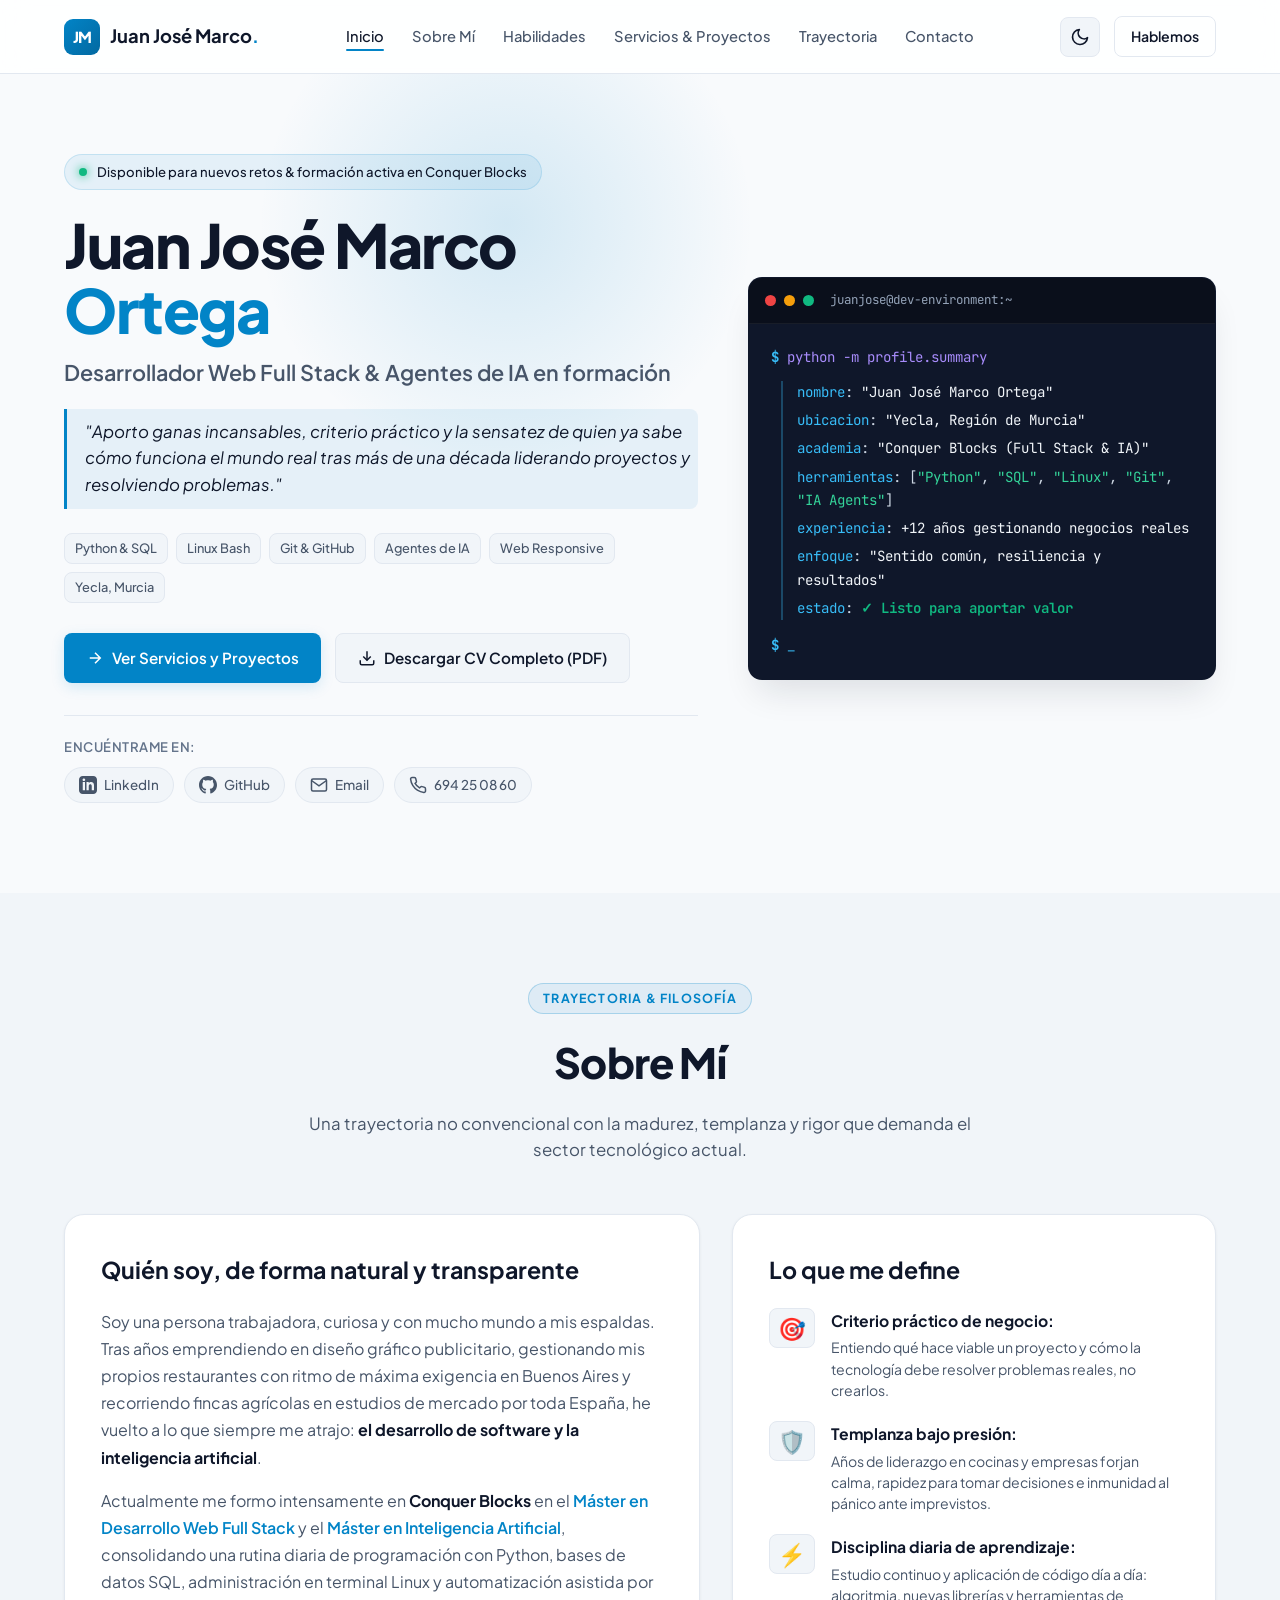
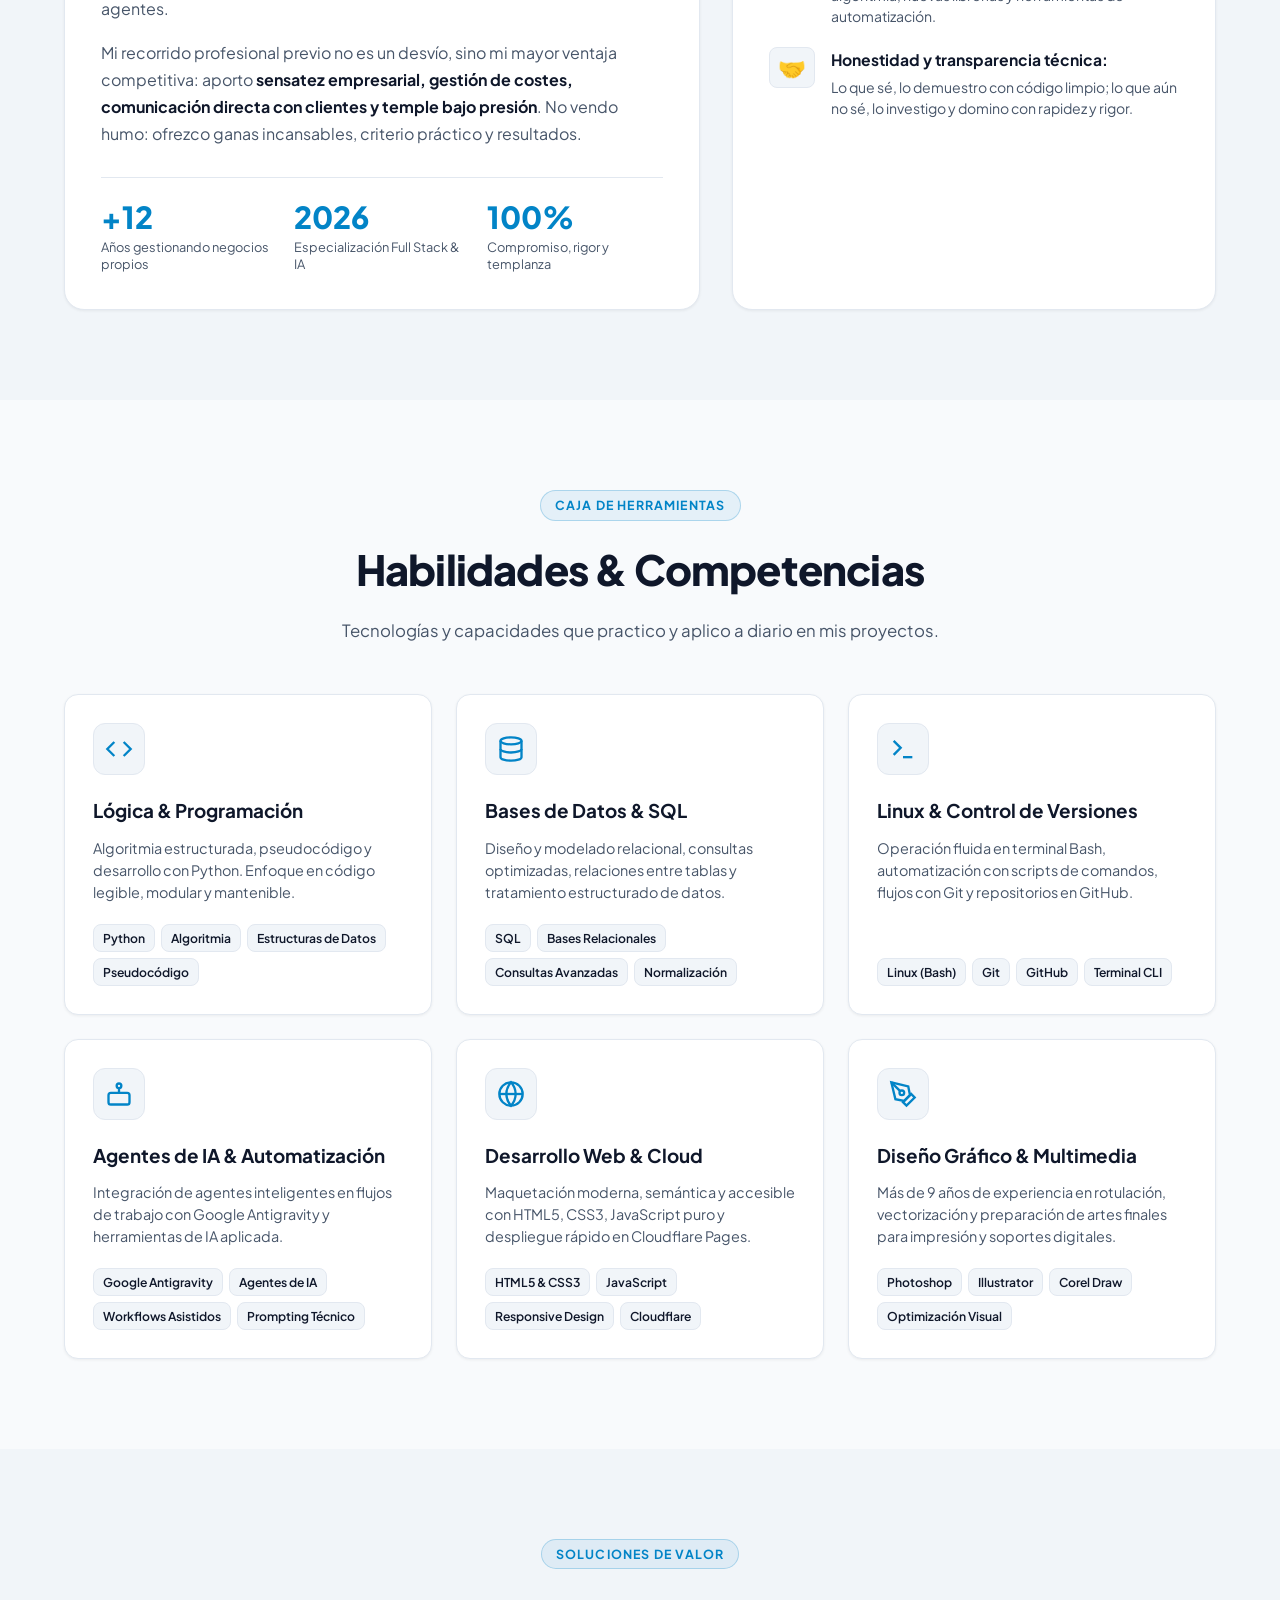
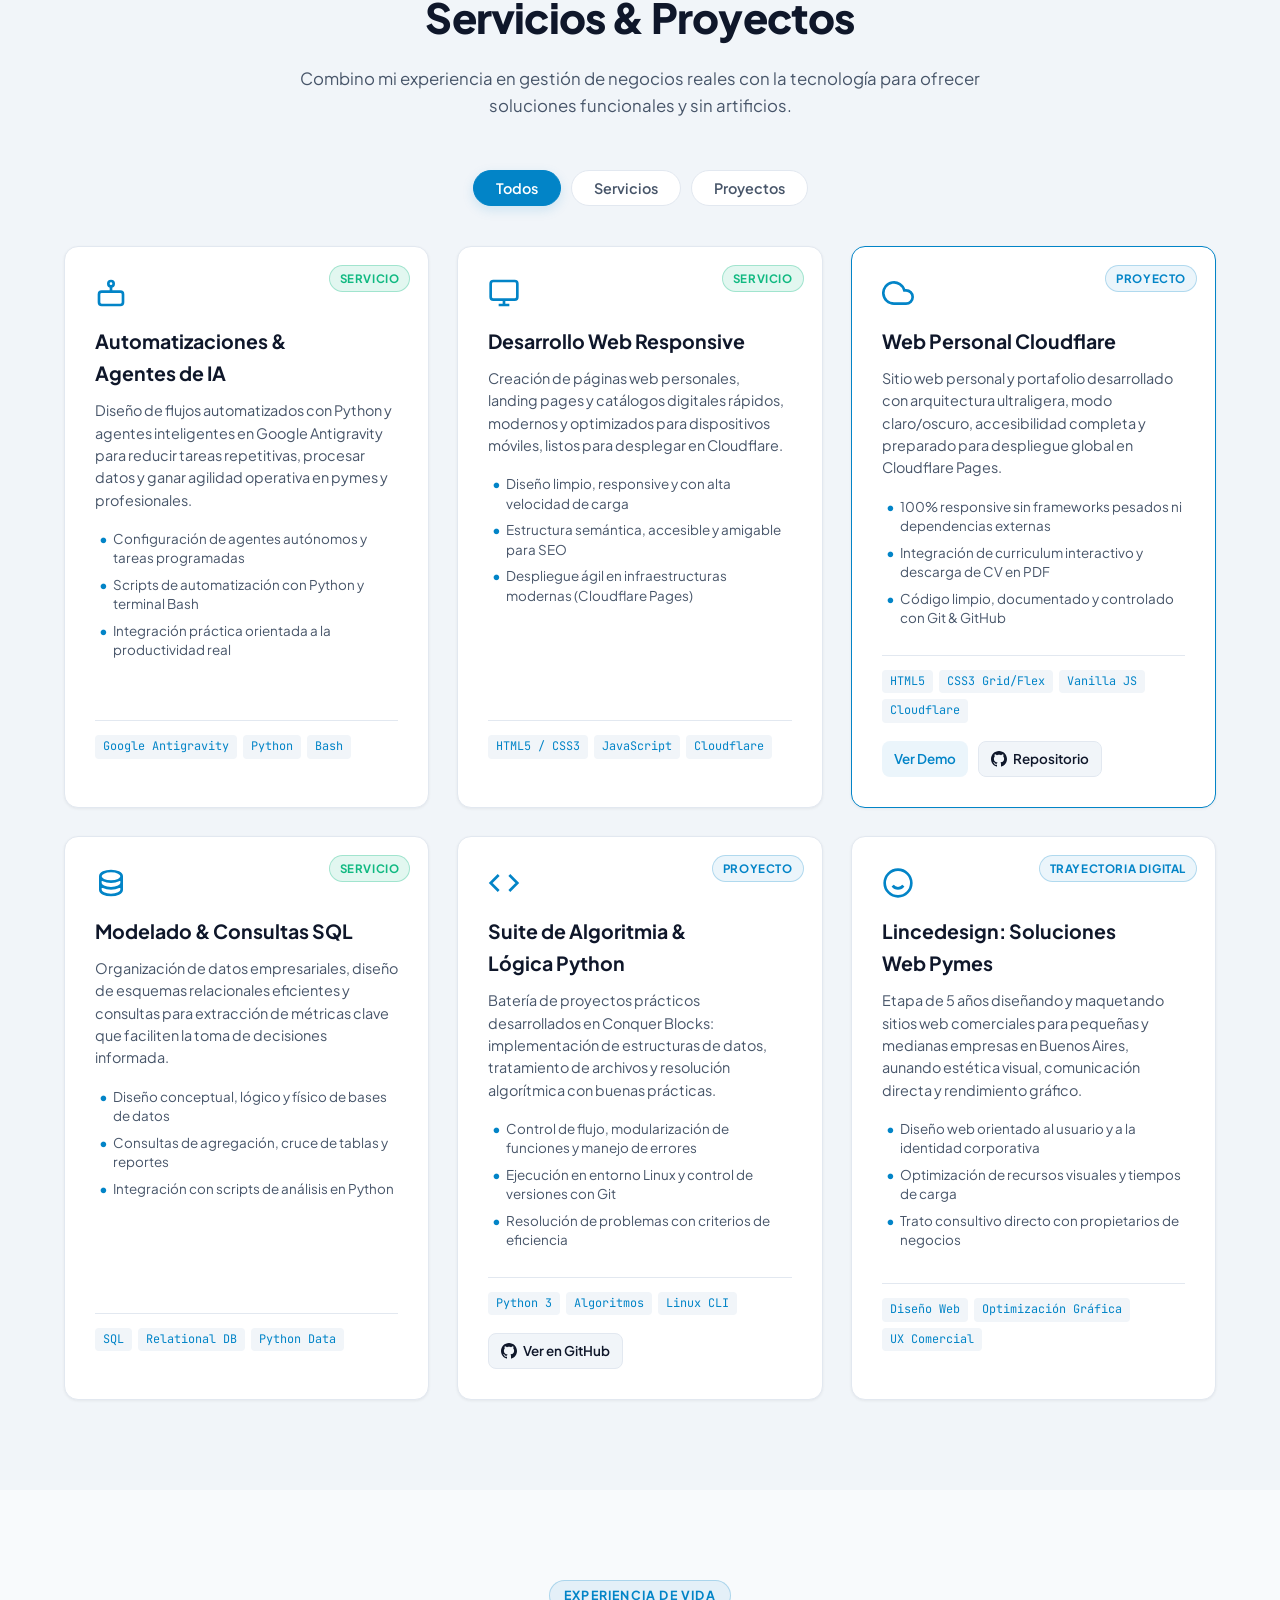
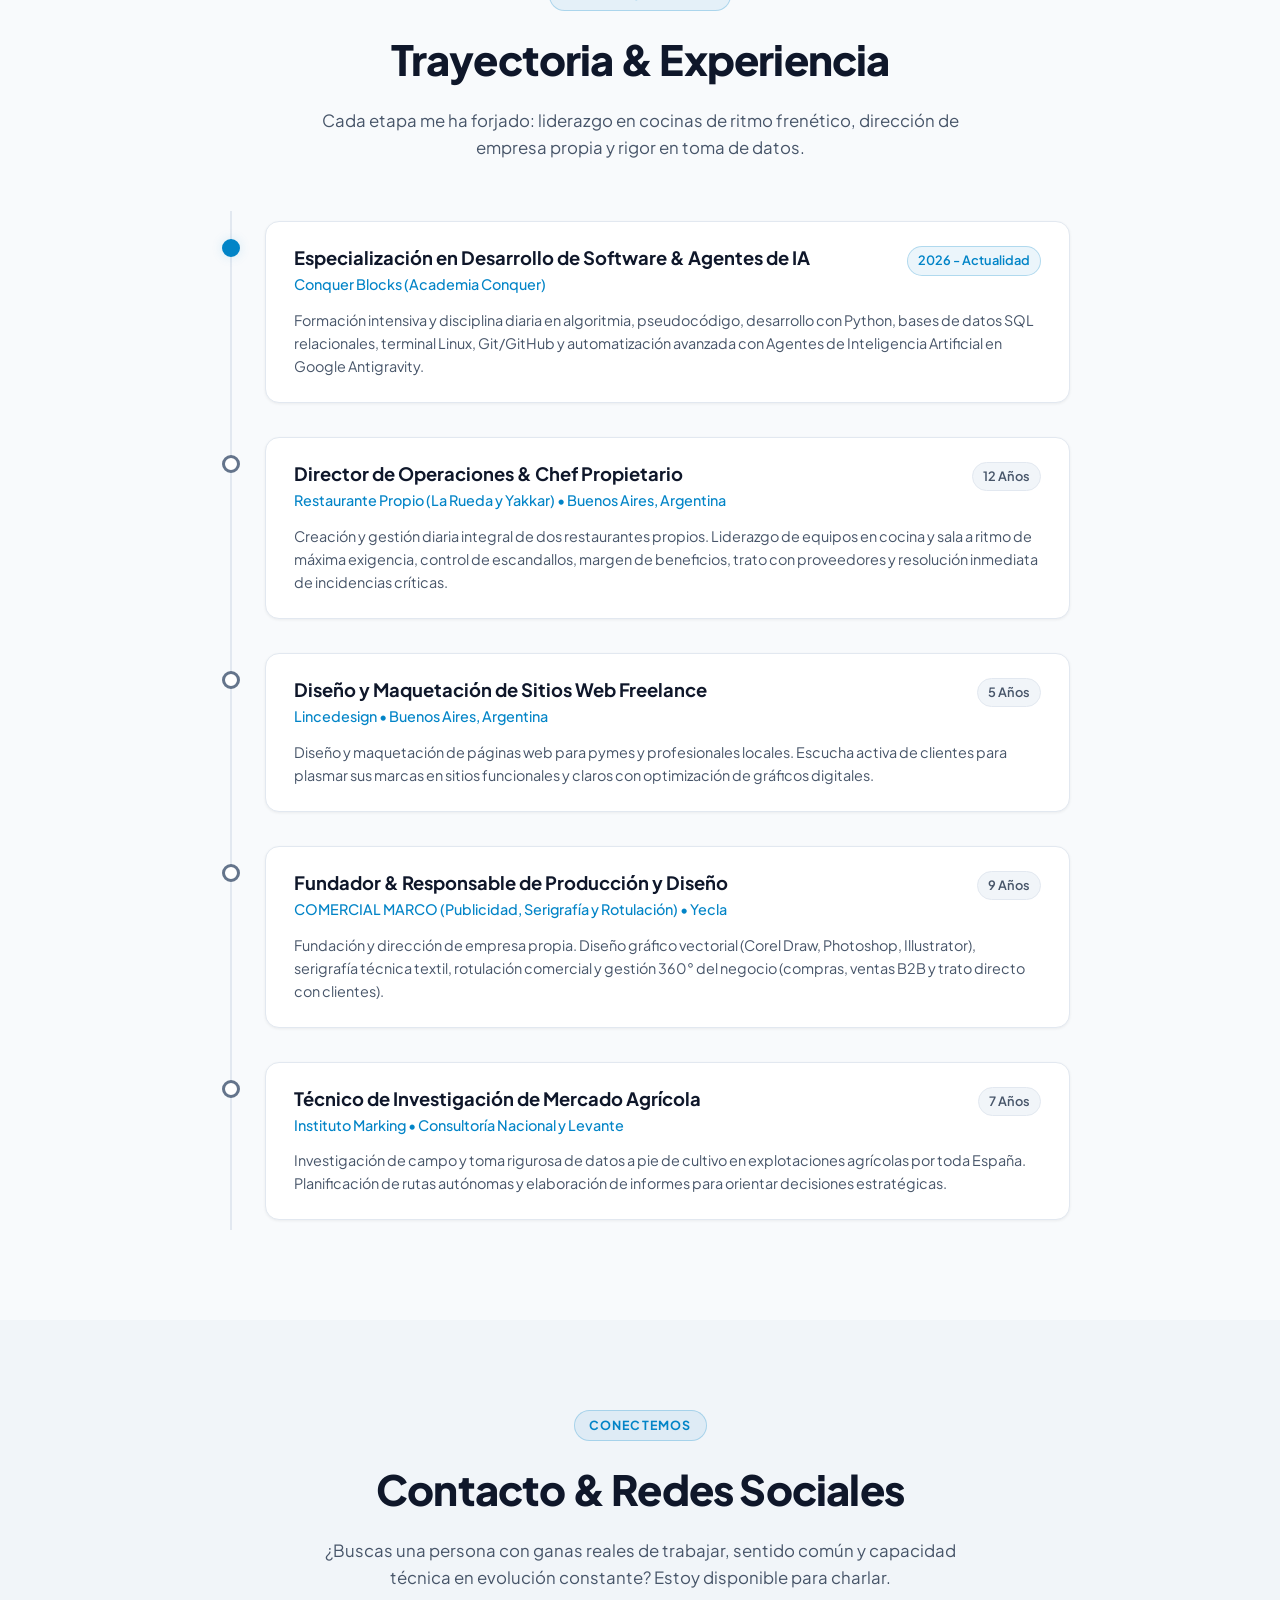
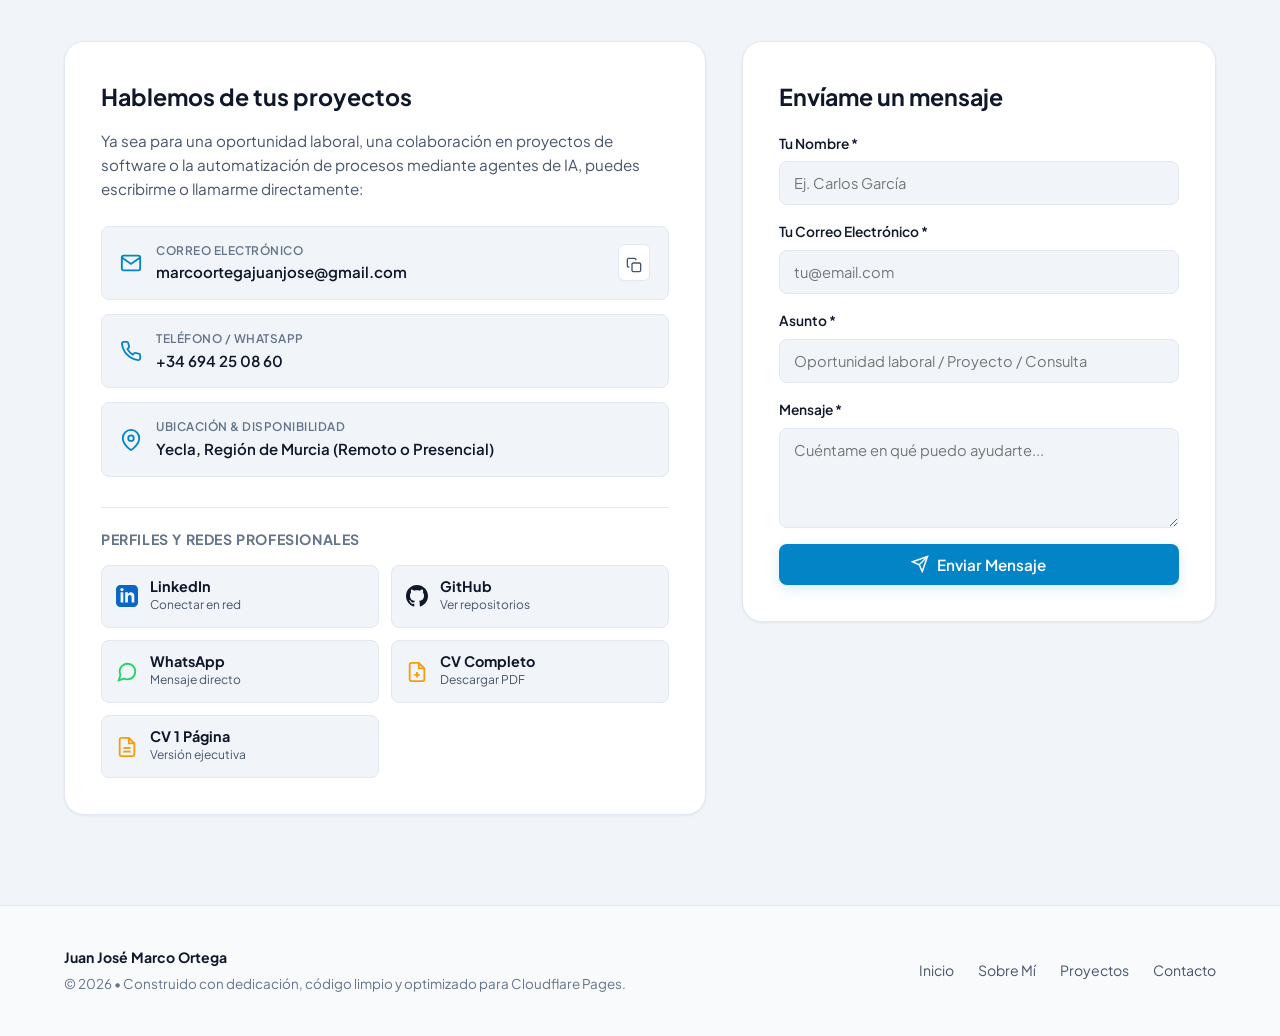
==== index.html @ 801eddd7 "feat: web personal moderna y responsiva con datos de CV, servicios, proyectos y configuracion cloudf" ====
<!DOCTYPE html>
<html lang="es" data-theme="dark">
<head>
  <meta charset="UTF-8">
  <meta name="viewport" content="width=device-width, initial-scale=1.0">
  <meta name="description" content="Web personal y portafolio de Juan José Marco Ortega - Desarrollador Web Full Stack & Especialista en Agentes de IA en formación. Yecla, Murcia.">
  <meta name="author" content="Juan José Marco Ortega">
  <meta property="og:title" content="Juan José Marco Ortega | Web Personal & Portafolio">
  <meta property="og:description" content="Desarrollo de Software, Python, SQL, Linux y Agentes de IA en Conquer Blocks. Más de una década de experiencia gestionando proyectos reales.">
  <meta property="og:type" content="website">
  <title>Juan José Marco Ortega | Desarrollador Web & Agentes IA</title>
  
  <link rel="icon" type="image/svg+xml" href="favicon.svg">
  <link rel="preconnect" href="https://fonts.googleapis.com">
  <link rel="preconnect" href="https://fonts.gstatic.com" crossorigin>
  <link href="https://fonts.googleapis.com/css2?family=Plus+Jakarta+Sans:wght@300;400;500;600;700;800&family=JetBrains+Mono:wght@400;500;600&display=swap" rel="stylesheet">
  
  <link rel="stylesheet" href="style.css">
</head>
<body>
  <!-- HEADER / NAVEGACIÓN -->
  <header class="site-header" id="header">
    <div class="container header-container">
      <a href="#hero" class="brand-logo" aria-label="Inicio - Juan José Marco">
        <span class="logo-badge">JM</span>
        <span class="logo-text">Juan José Marco<span class="text-accent">.</span></span>
      </a>

      <nav class="nav-menu" id="navMenu" aria-label="Navegación principal">
        <ul class="nav-list">
          <li><a href="#hero" class="nav-link active">Inicio</a></li>
          <li><a href="#sobre-mi" class="nav-link">Sobre Mí</a></li>
          <li><a href="#habilidades" class="nav-link">Habilidades</a></li>
          <li><a href="#servicios-proyectos" class="nav-link">Servicios & Proyectos</a></li>
          <li><a href="#trayectoria" class="nav-link">Trayectoria</a></li>
          <li><a href="#contacto" class="nav-link">Contacto</a></li>
        </ul>
      </nav>

      <div class="header-actions">
        <!-- Toggle Tema Claro/Oscuro -->
        <button id="themeToggle" class="theme-toggle" aria-label="Cambiar tema de color" title="Alternar modo claro / oscuro">
          <svg class="sun-icon" viewBox="0 0 24 24" width="20" height="20" fill="none" stroke="currentColor" stroke-width="2" stroke-linecap="round" stroke-linejoin="round">
            <circle cx="12" cy="12" r="5"></circle>
            <line x1="12" y1="1" x2="12" y2="3"></line>
            <line x1="12" y1="21" x2="12" y2="23"></line>
            <line x1="4.22" y1="4.22" x2="5.64" y2="5.64"></line>
            <line x1="18.36" y1="18.36" x2="19.78" y2="19.78"></line>
            <line x1="1" y1="12" x2="3" y2="12"></line>
            <line x1="21" y1="12" x2="23" y2="12"></line>
            <line x1="4.22" y1="19.78" x2="5.64" y2="18.36"></line>
            <line x1="18.36" y1="5.64" x2="19.78" y2="4.22"></line>
          </svg>
          <svg class="moon-icon" viewBox="0 0 24 24" width="20" height="20" fill="none" stroke="currentColor" stroke-width="2" stroke-linecap="round" stroke-linejoin="round">
            <path d="M21 12.79A9 9 0 1 1 11.21 3 7 7 0 0 0 21 12.79z"></path>
          </svg>
        </button>

        <!-- Botón Contactar Header -->
        <a href="#contacto" class="btn btn-outline header-cta">Hablemos</a>

        <!-- Botón Hamburguesa Móvil -->
        <button id="mobileMenuBtn" class="hamburger-btn" aria-label="Abrir menú" aria-expanded="false" aria-controls="navMenu">
          <span class="hamburger-bar"></span>
          <span class="hamburger-bar"></span>
          <span class="hamburger-bar"></span>
        </button>
      </div>
    </div>
  </header>

  <main>
    <!-- SECCIÓN PRINCIPAL / HERO -->
    <section class="hero-section" id="hero">
      <div class="container hero-container">
        <div class="hero-content">
          <div class="status-pill">
            <span class="status-dot"></span>
            <span>Disponible para nuevos retos & formación activa en Conquer Blocks</span>
          </div>

          <h1 class="hero-name">
            Juan José Marco <span class="hero-surname">Ortega</span>
          </h1>

          <p class="hero-role">
            Desarrollador Web Full Stack & Agentes de IA en formación
          </p>

          <blockquote class="hero-tagline">
            "Aporto ganas incansables, criterio práctico y la sensatez de quien ya sabe cómo funciona el mundo real tras más de una década liderando proyectos y resolviendo problemas."
          </blockquote>

          <div class="hero-tags">
            <span class="tag">Python & SQL</span>
            <span class="tag">Linux Bash</span>
            <span class="tag">Git & GitHub</span>
            <span class="tag">Agentes de IA</span>
            <span class="tag">Web Responsive</span>
            <span class="tag">Yecla, Murcia</span>
          </div>

          <div class="hero-actions">
            <a href="#servicios-proyectos" class="btn btn-primary">
              <svg viewBox="0 0 24 24" width="18" height="18" fill="none" stroke="currentColor" stroke-width="2"><path d="M5 12h14M12 5l7 7-7 7"/></svg>
              Ver Servicios y Proyectos
            </a>
            <a href="cv-juan-jose-marco-ortega-completo.pdf" download class="btn btn-secondary" title="Descargar Curriculum Vitae Completo">
              <svg viewBox="0 0 24 24" width="18" height="18" fill="none" stroke="currentColor" stroke-width="2"><path d="M21 15v4a2 2 0 0 1-2 2H5a2 2 0 0 1-2-2v-4"/><polyline points="7 10 12 15 17 10"/><line x1="12" y1="15" x2="12" y2="3"/></svg>
              Descargar CV Completo (PDF)
            </a>
          </div>

          <!-- Redes Sociales Rápidas en Hero -->
          <div class="hero-social-links">
            <span class="social-label">Encuéntrame en:</span>
            <div class="social-icons-group">
              <a href="https://www.linkedin.com/in/juan-jose-marco-ortega-8454912a2" target="_blank" rel="noopener noreferrer" class="social-pill" title="LinkedIn de Juan José Marco">
                <svg viewBox="0 0 24 24" width="18" height="18" fill="currentColor"><path d="M19 0h-14c-2.761 0-5 2.239-5 5v14c0 2.761 2.239 5 5 5h14c2.762 0 5-2.239 5-5v-14c0-2.761-2.238-5-5-5zm-11 19h-3v-11h3v11zm-1.5-12.268c-.966 0-1.75-.79-1.75-1.764s.784-1.764 1.75-1.764 1.75.79 1.75 1.764-.783 1.764-1.75 1.764zm13.5 12.268h-3v-5.604c0-3.368-4-3.113-4 0v5.604h-3v-11h3v1.765c1.396-2.586 7-2.777 7 2.476v6.759z"/></svg>
                <span>LinkedIn</span>
              </a>

              <a href="https://github.com/marcoortegajuanjose-stack" target="_blank" rel="noopener noreferrer" class="social-pill" title="GitHub de Juan José Marco">
                <svg viewBox="0 0 24 24" width="18" height="18" fill="currentColor"><path d="M12 0c-6.626 0-12 5.373-12 12 0 5.302 3.438 9.8 8.207 11.387.599.111.793-.261.793-.577v-2.234c-3.338.726-4.033-1.416-4.033-1.416-.546-1.387-1.333-1.756-1.333-1.756-1.089-.745.083-.729.083-.729 1.205.084 1.839 1.237 1.839 1.237 1.07 1.834 2.807 1.304 3.492.997.107-.775.418-1.305.762-1.604-2.665-.305-5.467-1.334-5.467-5.931 0-1.311.469-2.381 1.236-3.221-.124-.303-.535-1.524.117-3.176 0 0 1.008-.322 3.301 1.23.957-.266 1.983-.399 3.003-.404 1.02.005 2.047.138 3.006.404 2.291-1.552 3.297-1.23 3.297-1.23.653 1.653.242 2.874.118 3.176.77.84 1.235 1.911 1.235 3.221 0 4.609-2.807 5.624-5.479 5.921.43.372.823 1.102.823 2.222v3.293c0 .319.192.694.801.576 4.765-1.589 8.199-6.086 8.199-11.386 0-6.627-5.373-12-12-12z"/></svg>
                <span>GitHub</span>
              </a>

              <a href="mailto:marcoortegajuanjose@gmail.com" class="social-pill" title="Enviar correo a Juan José Marco">
                <svg viewBox="0 0 24 24" width="18" height="18" fill="none" stroke="currentColor" stroke-width="2"><path d="M4 4h16c1.1 0 2 .9 2 2v12c0 1.1-.9 2-2 2H4c-1.1 0-2-.9-2-2V6c0-1.1.9-2 2-2z"/><polyline points="22,6 12,13 2,6"/></svg>
                <span>Email</span>
              </a>

              <a href="tel:+34694250860" class="social-pill" title="Llamar o WhatsApp">
                <svg viewBox="0 0 24 24" width="18" height="18" fill="none" stroke="currentColor" stroke-width="2"><path d="M22 16.92v3a2 2 0 0 1-2.18 2 19.79 19.79 0 0 1-8.63-3.07 19.5 19.5 0 0 1-6-6 19.79 19.79 0 0 1-3.07-8.67A2 2 0 0 1 4.11 2h3a2 2 0 0 1 2 1.72 12.84 12.84 0 0 0 .7 2.81 2 2 0 0 1-.45 2.11L8.09 9.91a16 16 0 0 0 6 6l1.27-1.27a2 2 0 0 1 2.11-.45 12.84 12.84 0 0 0 2.81.7A2 2 0 0 1 22 16.92z"/></svg>
                <span>694 25 08 60</span>
              </a>
            </div>
          </div>
        </div>

        <div class="hero-visual">
          <div class="card-terminal">
            <div class="terminal-header">
              <span class="dot red"></span>
              <span class="dot yellow"></span>
              <span class="dot green"></span>
              <span class="terminal-title">juanjose@dev-environment:~</span>
            </div>
            <div class="terminal-body">
              <p class="code-line"><span class="cmd-prompt">$</span> <span class="cmd-run">python -m profile.summary</span></p>
              <div class="code-output">
                <p><span class="key">nombre</span>: <span class="val">"Juan José Marco Ortega"</span></p>
                <p><span class="key">ubicacion</span>: <span class="val">"Yecla, Región de Murcia"</span></p>
                <p><span class="key">academia</span>: <span class="val">"Conquer Blocks (Full Stack & IA)"</span></p>
                <p><span class="key">herramientas</span>: [<span class="str">"Python"</span>, <span class="str">"SQL"</span>, <span class="str">"Linux"</span>, <span class="str">"Git"</span>, <span class="str">"IA Agents"</span>]</p>
                <p><span class="key">experiencia</span>: <span class="val">+12 años gestionando negocios reales</span></p>
                <p><span class="key">enfoque</span>: <span class="val">"Sentido común, resiliencia y resultados"</span></p>
                <p><span class="key">estado</span>: <span class="status-ready">✓ Listo para aportar valor</span></p>
              </div>
              <p class="code-line terminal-cursor"><span class="cmd-prompt">$</span> <span class="cursor-block">_</span></p>
            </div>
          </div>
        </div>
      </div>
    </section>

    <!-- SECCIÓN SOBRE MÍ -->
    <section class="section section-about" id="sobre-mi">
      <div class="container">
        <div class="section-header">
          <span class="section-badge">Trayectoria & Filosofía</span>
          <h2 class="section-title">Sobre Mí</h2>
          <p class="section-subtitle">
            Una trayectoria no convencional con la madurez, templanza y rigor que demanda el sector tecnológico actual.
          </p>
        </div>

        <div class="about-grid">
          <div class="about-card main-narrative">
            <h3>Quién soy, de forma natural y transparente</h3>
            <p>
              Soy una persona trabajadora, curiosa y con mucho mundo a mis espaldas. Tras años emprendiendo en diseño gráfico publicitario, gestionando mis propios restaurantes con ritmo de máxima exigencia en Buenos Aires y recorriendo fincas agrícolas en estudios de mercado por toda España, he vuelto a lo que siempre me atrajo: <strong>el desarrollo de software y la inteligencia artificial</strong>.
            </p>
            <p>
              Actualmente me formo intensamente en <strong>Conquer Blocks</strong> en el <em>Máster en Desarrollo Web Full Stack</em> y el <em>Máster en Inteligencia Artificial</em>, consolidando una rutina diaria de programación con Python, bases de datos SQL, administración en terminal Linux y automatización asistida por agentes.
            </p>
            <p>
              Mi recorrido profesional previo no es un desvío, sino mi mayor ventaja competitiva: aporto <strong>sensatez empresarial, gestión de costes, comunicación directa con clientes y temple bajo presión</strong>. No vendo humo: ofrezco ganas incansables, criterio práctico y resultados.
            </p>

            <div class="about-highlights-row">
              <div class="mini-stat">
                <span class="stat-number">+12</span>
                <span class="stat-label">Años gestionando negocios propios</span>
              </div>
              <div class="mini-stat">
                <span class="stat-number">2026</span>
                <span class="stat-label">Especialización Full Stack & IA</span>
              </div>
              <div class="mini-stat">
                <span class="stat-number">100%</span>
                <span class="stat-label">Compromiso, rigor y templanza</span>
              </div>
            </div>
          </div>

          <div class="about-card values-card">
            <h3>Lo que me define</h3>
            <ul class="value-list">
              <li>
                <div class="value-icon">🎯</div>
                <div>
                  <strong>Criterio práctico de negocio:</strong>
                  <p>Entiendo qué hace viable un proyecto y cómo la tecnología debe resolver problemas reales, no crearlos.</p>
                </div>
              </li>
              <li>
                <div class="value-icon">🛡️</div>
                <div>
                  <strong>Templanza bajo presión:</strong>
                  <p>Años de liderazgo en cocinas y empresas forjan calma, rapidez para tomar decisiones e inmunidad al pánico ante imprevistos.</p>
                </div>
              </li>
              <li>
                <div class="value-icon">⚡</div>
                <div>
                  <strong>Disciplina diaria de aprendizaje:</strong>
                  <p>Estudio continuo y aplicación de código día a día: algoritmia, nuevas librerías y herramientas de automatización.</p>
                </div>
              </li>
              <li>
                <div class="value-icon">🤝</div>
                <div>
                  <strong>Honestidad y transparencia técnica:</strong>
                  <p>Lo que sé, lo demuestro con código limpio; lo que aún no sé, lo investigo y domino con rapidez y rigor.</p>
                </div>
              </li>
            </ul>
          </div>
        </div>
      </div>
    </section>

    <!-- SECCIÓN HABILIDADES TÉCNICAS -->
    <section class="section section-skills" id="habilidades">
      <div class="container">
        <div class="section-header">
          <span class="section-badge">Caja de Herramientas</span>
          <h2 class="section-title">Habilidades & Competencias</h2>
          <p class="section-subtitle">
            Tecnologías y capacidades que practico y aplico a diario en mis proyectos.
          </p>
        </div>

        <div class="skills-grid">
          <!-- Card 1: Lógica & Programación -->
          <div class="skill-card">
            <div class="skill-icon-wrap icon-python">
              <svg viewBox="0 0 24 24" width="28" height="28" fill="none" stroke="currentColor" stroke-width="2"><path d="M16 18l6-6-6-6M8 6l-6 6 6 6"/></svg>
            </div>
            <h3>Lógica & Programación</h3>
            <p>Algoritmia estructurada, pseudocódigo y desarrollo con Python. Enfoque en código legible, modular y mantenible.</p>
            <div class="skill-badges">
              <span>Python</span>
              <span>Algoritmia</span>
              <span>Estructuras de Datos</span>
              <span>Pseudocódigo</span>
            </div>
          </div>

          <!-- Card 2: Bases de Datos -->
          <div class="skill-card">
            <div class="skill-icon-wrap icon-db">
              <svg viewBox="0 0 24 24" width="28" height="28" fill="none" stroke="currentColor" stroke-width="2"><ellipse cx="12" cy="5" rx="9" ry="3"></ellipse><path d="M21 12c0 1.66-4 3-9 3s-9-1.34-9-3"></path><path d="M3 5v14c0 1.66 4 3 9 3s9-1.34 9-3V5"></path></svg>
            </div>
            <h3>Bases de Datos & SQL</h3>
            <p>Diseño y modelado relacional, consultas optimizadas, relaciones entre tablas y tratamiento estructurado de datos.</p>
            <div class="skill-badges">
              <span>SQL</span>
              <span>Bases Relacionales</span>
              <span>Consultas Avanzadas</span>
              <span>Normalización</span>
            </div>
          </div>

          <!-- Card 3: Entorno & Git -->
          <div class="skill-card">
            <div class="skill-icon-wrap icon-linux">
              <svg viewBox="0 0 24 24" width="28" height="28" fill="none" stroke="currentColor" stroke-width="2"><polyline points="4 17 10 11 4 5"></polyline><line x1="12" y1="19" x2="20" y2="19"></line></svg>
            </div>
            <h3>Linux & Control de Versiones</h3>
            <p>Operación fluida en terminal Bash, automatización con scripts de comandos, flujos con Git y repositorios en GitHub.</p>
            <div class="skill-badges">
              <span>Linux (Bash)</span>
              <span>Git</span>
              <span>GitHub</span>
              <span>Terminal CLI</span>
            </div>
          </div>

          <!-- Card 4: Inteligencia Artificial -->
          <div class="skill-card">
            <div class="skill-icon-wrap icon-ai">
              <svg viewBox="0 0 24 24" width="28" height="28" fill="none" stroke="currentColor" stroke-width="2"><rect x="3" y="11" width="18" height="10" rx="2"></rect><circle cx="12" cy="5" r="2"></circle><path d="M12 7v4"></path><line x1="8" y1="16" x2="8" y2="16"></line><line x1="16" y1="16" x2="16" y2="16"></line></svg>
            </div>
            <h3>Agentes de IA & Automatización</h3>
            <p>Integración de agentes inteligentes en flujos de trabajo con Google Antigravity y herramientas de IA aplicada.</p>
            <div class="skill-badges">
              <span>Google Antigravity</span>
              <span>Agentes de IA</span>
              <span>Workflows Asistidos</span>
              <span>Prompting Técnico</span>
            </div>
          </div>

          <!-- Card 5: Desarrollo Web -->
          <div class="skill-card">
            <div class="skill-icon-wrap icon-web">
              <svg viewBox="0 0 24 24" width="28" height="28" fill="none" stroke="currentColor" stroke-width="2"><circle cx="12" cy="12" r="10"></circle><line x1="2" y1="12" x2="22" y2="12"></line><path d="M12 2a15.3 15.3 0 0 1 4 10 15.3 15.3 0 0 1-4 10 15.3 15.3 0 0 1-4-10 15.3 15.3 0 0 1 4-10z"></path></svg>
            </div>
            <h3>Desarrollo Web & Cloud</h3>
            <p>Maquetación moderna, semántica y accesible con HTML5, CSS3, JavaScript puro y despliegue rápido en Cloudflare Pages.</p>
            <div class="skill-badges">
              <span>HTML5 & CSS3</span>
              <span>JavaScript</span>
              <span>Responsive Design</span>
              <span>Cloudflare</span>
            </div>
          </div>

          <!-- Card 6: Diseño Gráfico & Identidad -->
          <div class="skill-card">
            <div class="skill-icon-wrap icon-design">
              <svg viewBox="0 0 24 24" width="28" height="28" fill="none" stroke="currentColor" stroke-width="2"><path d="M12 19l7-7 3 3-7 7-3-3z"></path><path d="M18 13l-1.5-7.5L2 2l3.5 14.5L13 18l5-5z"></path><path d="M2 2l7.586 7.586"></path><circle cx="11" cy="11" r="2"></circle></svg>
            </div>
            <h3>Diseño Gráfico & Multimedia</h3>
            <p>Más de 9 años de experiencia en rotulación, vectorización y preparación de artes finales para impresión y soportes digitales.</p>
            <div class="skill-badges">
              <span>Photoshop</span>
              <span>Illustrator</span>
              <span>Corel Draw</span>
              <span>Optimización Visual</span>
            </div>
          </div>
        </div>
      </div>
    </section>

    <!-- SECCIÓN SERVICIOS O PROYECTOS -->
    <section class="section section-projects" id="servicios-proyectos">
      <div class="container">
        <div class="section-header">
          <span class="section-badge">Soluciones de Valor</span>
          <h2 class="section-title">Servicios & Proyectos</h2>
          <p class="section-subtitle">
            Combino mi experiencia en gestión de negocios reales con la tecnología para ofrecer soluciones funcionales y sin artificios.
          </p>
        </div>

        <!-- Filtro Interactivo de Categorías -->
        <div class="filter-tabs" role="tablist" aria-label="Filtrar por servicios o proyectos">
          <button class="filter-btn active" data-filter="all" role="tab" aria-selected="true">Todos</button>
          <button class="filter-btn" data-filter="servicios" role="tab" aria-selected="false">Servicios</button>
          <button class="filter-btn" data-filter="proyectos" role="tab" aria-selected="false">Proyectos</button>
        </div>

        <div class="projects-grid" id="projectsGrid">
          <!-- Item 1: Servicio - Automatización IA -->
          <article class="project-card" data-category="servicios">
            <div class="project-badge service">Servicio</div>
            <div class="project-content">
              <div class="project-icon-top">
                <svg viewBox="0 0 24 24" width="32" height="32" fill="none" stroke="currentColor" stroke-width="2"><rect x="3" y="11" width="18" height="10" rx="2"></rect><circle cx="12" cy="5" r="2"></circle><path d="M12 7v4"></path></svg>
              </div>
              <h3 class="project-title">Automatizaciones & Agentes de IA</h3>
              <p class="project-desc">
                Diseño de flujos automatizados con Python y agentes inteligentes en Google Antigravity para reducir tareas repetitivas, procesar datos y ganar agilidad operativa en pymes y profesionales.
              </p>
              <ul class="project-features">
                <li>Configuración de agentes autónomos y tareas programadas</li>
                <li>Scripts de automatización con Python y terminal Bash</li>
                <li>Integración práctica orientada a la productividad real</li>
              </ul>
              <div class="project-techs">
                <span>Google Antigravity</span>
                <span>Python</span>
                <span>Bash</span>
              </div>
            </div>
          </article>

          <!-- Item 2: Servicio - Desarrollo Web Responsive -->
          <article class="project-card" data-category="servicios">
            <div class="project-badge service">Servicio</div>
            <div class="project-content">
              <div class="project-icon-top">
                <svg viewBox="0 0 24 24" width="32" height="32" fill="none" stroke="currentColor" stroke-width="2"><rect x="2" y="3" width="20" height="14" rx="2" ry="2"></rect><line x1="8" y1="21" x2="16" y2="21"></line><line x1="12" y1="17" x2="12" y2="21"></line></svg>
              </div>
              <h3 class="project-title">Desarrollo Web Responsive</h3>
              <p class="project-desc">
                Creación de páginas web personales, landing pages y catálogos digitales rápidos, modernos y optimizados para dispositivos móviles, listos para desplegar en Cloudflare.
              </p>
              <ul class="project-features">
                <li>Diseño limpio, responsive y con alta velocidad de carga</li>
                <li>Estructura semántica, accesible y amigable para SEO</li>
                <li>Despliegue ágil en infraestructuras modernas (Cloudflare Pages)</li>
              </ul>
              <div class="project-techs">
                <span>HTML5 / CSS3</span>
                <span>JavaScript</span>
                <span>Cloudflare</span>
              </div>
            </div>
          </article>

          <!-- Item 3: Proyecto - Portafolio Cloudflare -->
          <article class="project-card featured" data-category="proyectos">
            <div class="project-badge project">Proyecto</div>
            <div class="project-content">
              <div class="project-icon-top">
                <svg viewBox="0 0 24 24" width="32" height="32" fill="none" stroke="currentColor" stroke-width="2"><path d="M18 10h-1.26A8 8 0 1 0 9 20h9a5 5 0 0 0 0-10z"></path></svg>
              </div>
              <h3 class="project-title">Web Personal Cloudflare</h3>
              <p class="project-desc">
                Sitio web personal y portafolio desarrollado con arquitectura ultraligera, modo claro/oscuro, accesibilidad completa y preparado para despliegue global en Cloudflare Pages.
              </p>
              <ul class="project-features">
                <li>100% responsive sin frameworks pesados ni dependencias externas</li>
                <li>Integración de curriculum interactivo y descarga de CV en PDF</li>
                <li>Código limpio, documentado y controlado con Git & GitHub</li>
              </ul>
              <div class="project-techs">
                <span>HTML5</span>
                <span>CSS3 Grid/Flex</span>
                <span>Vanilla JS</span>
                <span>Cloudflare</span>
              </div>
              <div class="project-links">
                <a href="#hero" class="link-btn">Ver Demo</a>
                <a href="https://github.com/marcoortegajuanjose-stack" target="_blank" rel="noopener noreferrer" class="link-btn github-link">
                  <svg viewBox="0 0 24 24" width="16" height="16" fill="currentColor"><path d="M12 0c-6.626 0-12 5.373-12 12 0 5.302 3.438 9.8 8.207 11.387.599.111.793-.261.793-.577v-2.234c-3.338.726-4.033-1.416-4.033-1.416-.546-1.387-1.333-1.756-1.333-1.756-1.089-.745.083-.729.083-.729 1.205.084 1.839 1.237 1.839 1.237 1.07 1.834 2.807 1.304 3.492.997.107-.775.418-1.305.762-1.604-2.665-.305-5.467-1.334-5.467-5.931 0-1.311.469-2.381 1.236-3.221-.124-.303-.535-1.524.117-3.176 0 0 1.008-.322 3.301 1.23.957-.266 1.983-.399 3.003-.404 1.02.005 2.047.138 3.006.404 2.291-1.552 3.297-1.23 3.297-1.23.653 1.653.242 2.874.118 3.176.77.84 1.235 1.911 1.235 3.221 0 4.609-2.807 5.624-5.479 5.921.43.372.823 1.102.823 2.222v3.293c0 .319.192.694.801.576 4.765-1.589 8.199-6.086 8.199-11.386 0-6.627-5.373-12-12-12z"/></svg>
                  Repositorio
                </a>
              </div>
            </div>
          </article>

          <!-- Item 4: Servicio - Gestión de Datos & SQL -->
          <article class="project-card" data-category="servicios">
            <div class="project-badge service">Servicio</div>
            <div class="project-content">
              <div class="project-icon-top">
                <svg viewBox="0 0 24 24" width="32" height="32" fill="none" stroke="currentColor" stroke-width="2"><path d="M4 7v10c0 2.21 3.582 4 8 4s8-1.79 8-4V7M4 7c0 2.21 3.582 4 8 4s8-1.79 8-4M4 7c0-2.21 3.582-4 8-4s8 1.79 8 4m0 5c0 2.21-3.582 4-8 4s-8-1.79-8-4"/></svg>
              </div>
              <h3 class="project-title">Modelado & Consultas SQL</h3>
              <p class="project-desc">
                Organización de datos empresariales, diseño de esquemas relacionales eficientes y consultas para extracción de métricas clave que faciliten la toma de decisiones informada.
              </p>
              <ul class="project-features">
                <li>Diseño conceptual, lógico y físico de bases de datos</li>
                <li>Consultas de agregación, cruce de tablas y reportes</li>
                <li>Integración con scripts de análisis en Python</li>
              </ul>
              <div class="project-techs">
                <span>SQL</span>
                <span>Relational DB</span>
                <span>Python Data</span>
              </div>
            </div>
          </article>

          <!-- Item 5: Proyecto - Algoritmia & Lógica Python -->
          <article class="project-card" data-category="proyectos">
            <div class="project-badge project">Proyecto</div>
            <div class="project-content">
              <div class="project-icon-top">
                <svg viewBox="0 0 24 24" width="32" height="32" fill="none" stroke="currentColor" stroke-width="2"><polyline points="16 18 22 12 16 6"></polyline><polyline points="8 6 2 12 8 18"></polyline></svg>
              </div>
              <h3 class="project-title">Suite de Algoritmia & Lógica Python</h3>
              <p class="project-desc">
                Batería de proyectos prácticos desarrollados en Conquer Blocks: implementación de estructuras de datos, tratamiento de archivos y resolución algorítmica con buenas prácticas.
              </p>
              <ul class="project-features">
                <li>Control de flujo, modularización de funciones y manejo de errores</li>
                <li>Ejecución en entorno Linux y control de versiones con Git</li>
                <li>Resolución de problemas con criterios de eficiencia</li>
              </ul>
              <div class="project-techs">
                <span>Python 3</span>
                <span>Algoritmos</span>
                <span>Linux CLI</span>
              </div>
              <div class="project-links">
                <a href="https://github.com/marcoortegajuanjose-stack" target="_blank" rel="noopener noreferrer" class="link-btn github-link">
                  <svg viewBox="0 0 24 24" width="16" height="16" fill="currentColor"><path d="M12 0c-6.626 0-12 5.373-12 12 0 5.302 3.438 9.8 8.207 11.387.599.111.793-.261.793-.577v-2.234c-3.338.726-4.033-1.416-4.033-1.416-.546-1.387-1.333-1.756-1.333-1.756-1.089-.745.083-.729.083-.729 1.205.084 1.839 1.237 1.839 1.237 1.07 1.834 2.807 1.304 3.492.997.107-.775.418-1.305.762-1.604-2.665-.305-5.467-1.334-5.467-5.931 0-1.311.469-2.381 1.236-3.221-.124-.303-.535-1.524.117-3.176 0 0 1.008-.322 3.301 1.23.957-.266 1.983-.399 3.003-.404 1.02.005 2.047.138 3.006.404 2.291-1.552 3.297-1.23 3.297-1.23.653 1.653.242 2.874.118 3.176.77.84 1.235 1.911 1.235 3.221 0 4.609-2.807 5.624-5.479 5.921.43.372.823 1.102.823 2.222v3.293c0 .319.192.694.801.576 4.765-1.589 8.199-6.086 8.199-11.386 0-6.627-5.373-12-12-12z"/></svg>
                  Ver en GitHub
                </a>
              </div>
            </div>
          </article>

          <!-- Item 6: Proyecto / Experiencia - Lincedesign Web -->
          <article class="project-card" data-category="proyectos">
            <div class="project-badge project">Trayectoria Digital</div>
            <div class="project-content">
              <div class="project-icon-top">
                <svg viewBox="0 0 24 24" width="32" height="32" fill="none" stroke="currentColor" stroke-width="2"><circle cx="12" cy="12" r="10"></circle><path d="M8 14s1.5 2 4 2 4-2 4-2"></path><line x1="9" y1="9" x2="9.01" y2="9"></line><line x1="15" y1="9" x2="15.01" y2="9"></line></svg>
              </div>
              <h3 class="project-title">Lincedesign: Soluciones Web Pymes</h3>
              <p class="project-desc">
                Etapa de 5 años diseñando y maquetando sitios web comerciales para pequeñas y medianas empresas en Buenos Aires, aunando estética visual, comunicación directa y rendimiento gráfico.
              </p>
              <ul class="project-features">
                <li>Diseño web orientado al usuario y a la identidad corporativa</li>
                <li>Optimización de recursos visuales y tiempos de carga</li>
                <li>Trato consultivo directo con propietarios de negocios</li>
              </ul>
              <div class="project-techs">
                <span>Diseño Web</span>
                <span>Optimización Gráfica</span>
                <span>UX Comercial</span>
              </div>
            </div>
          </article>
        </div>
      </div>
    </section>

    <!-- SECCIÓN TRAYECTORIA LABORAL -->
    <section class="section section-timeline" id="trayectoria">
      <div class="container">
        <div class="section-header">
          <span class="section-badge">Experiencia de Vida</span>
          <h2 class="section-title">Trayectoria & Experiencia</h2>
          <p class="section-subtitle">
            Cada etapa me ha forjado: liderazgo en cocinas de ritmo frenético, dirección de empresa propia y rigor en toma de datos.
          </p>
        </div>

        <div class="timeline">
          <!-- 1. Conquer Blocks -->
          <div class="timeline-item">
            <div class="timeline-marker active-marker"></div>
            <div class="timeline-card">
              <div class="timeline-header">
                <div>
                  <h3 class="timeline-title">Especialización en Desarrollo de Software & Agentes de IA</h3>
                  <p class="timeline-company">Conquer Blocks (Academia Conquer)</p>
                </div>
                <span class="timeline-date current">2026 - Actualidad</span>
              </div>
              <p class="timeline-desc">
                Formación intensiva y disciplina diaria en algoritmia, pseudocódigo, desarrollo con Python, bases de datos SQL relacionales, terminal Linux, Git/GitHub y automatización avanzada con Agentes de Inteligencia Artificial en Google Antigravity.
              </p>
            </div>
          </div>

          <!-- 2. Restauración Buenos Aires -->
          <div class="timeline-item">
            <div class="timeline-marker"></div>
            <div class="timeline-card">
              <div class="timeline-header">
                <div>
                  <h3 class="timeline-title">Director de Operaciones & Chef Propietario</h3>
                  <p class="timeline-company">Restaurante Propio (La Rueda y Yakkar) • Buenos Aires, Argentina</p>
                </div>
                <span class="timeline-date">12 Años</span>
              </div>
              <p class="timeline-desc">
                Creación y gestión diaria integral de dos restaurantes propios. Liderazgo de equipos en cocina y sala a ritmo de máxima exigencia, control de escandallos, margen de beneficios, trato con proveedores y resolución inmediata de incidencias críticas.
              </p>
            </div>
          </div>

          <!-- 3. Lincedesign -->
          <div class="timeline-item">
            <div class="timeline-marker"></div>
            <div class="timeline-card">
              <div class="timeline-header">
                <div>
                  <h3 class="timeline-title">Diseño y Maquetación de Sitios Web Freelance</h3>
                  <p class="timeline-company">Lincedesign • Buenos Aires, Argentina</p>
                </div>
                <span class="timeline-date">5 Años</span>
              </div>
              <p class="timeline-desc">
                Diseño y maquetación de páginas web para pymes y profesionales locales. Escucha activa de clientes para plasmar sus marcas en sitios funcionales y claros con optimización de gráficos digitales.
              </p>
            </div>
          </div>

          <!-- 4. Comercial Marco -->
          <div class="timeline-item">
            <div class="timeline-marker"></div>
            <div class="timeline-card">
              <div class="timeline-header">
                <div>
                  <h3 class="timeline-title">Fundador & Responsable de Producción y Diseño</h3>
                  <p class="timeline-company">COMERCIAL MARCO (Publicidad, Serigrafía y Rotulación) • Yecla</p>
                </div>
                <span class="timeline-date">9 Años</span>
              </div>
              <p class="timeline-desc">
                Fundación y dirección de empresa propia. Diseño gráfico vectorial (Corel Draw, Photoshop, Illustrator), serigrafía técnica textil, rotulación comercial y gestión 360° del negocio (compras, ventas B2B y trato directo con clientes).
              </p>
            </div>
          </div>

          <!-- 5. Instituto Marking -->
          <div class="timeline-item">
            <div class="timeline-marker"></div>
            <div class="timeline-card">
              <div class="timeline-header">
                <div>
                  <h3 class="timeline-title">Técnico de Investigación de Mercado Agrícola</h3>
                  <p class="timeline-company">Instituto Marking • Consultoría Nacional y Levante</p>
                </div>
                <span class="timeline-date">7 Años</span>
              </div>
              <p class="timeline-desc">
                Investigación de campo y toma rigurosa de datos a pie de cultivo en explotaciones agrícolas por toda España. Planificación de rutas autónomas y elaboración de informes para orientar decisiones estratégicas.
              </p>
            </div>
          </div>
        </div>
      </div>
    </section>

    <!-- SECCIÓN CONTACTO & REDES SOCIALES -->
    <section class="section section-contact" id="contacto">
      <div class="container">
        <div class="section-header">
          <span class="section-badge">Conectemos</span>
          <h2 class="section-title">Contacto & Redes Sociales</h2>
          <p class="section-subtitle">
            ¿Buscas una persona con ganas reales de trabajar, sentido común y capacidad técnica en evolución constante? Estoy disponible para charlar.
          </p>
        </div>

        <div class="contact-wrapper">
          <!-- Columna Información de Contacto -->
          <div class="contact-info-panel">
            <h3>Hablemos de tus proyectos</h3>
            <p>
              Ya sea para una oportunidad laboral, una colaboración en proyectos de software o la automatización de procesos mediante agentes de IA, puedes escribirme o llamarme directamente:
            </p>

            <div class="contact-channels">
              <div class="channel-card">
                <div class="channel-icon">
                  <svg viewBox="0 0 24 24" width="22" height="22" fill="none" stroke="currentColor" stroke-width="2"><path d="M4 4h16c1.1 0 2 .9 2 2v12c0 1.1-.9 2-2 2H4c-1.1 0-2-.9-2-2V6c0-1.1.9-2 2-2z"/><polyline points="22,6 12,13 2,6"/></svg>
                </div>
                <div class="channel-details">
                  <span class="channel-type">Correo Electrónico</span>
                  <a href="mailto:marcoortegajuanjose@gmail.com" class="channel-value">marcoortegajuanjose@gmail.com</a>
                </div>
                <button class="copy-email-btn" id="copyEmailBtn" title="Copiar correo al portapapeles" aria-label="Copiar correo al portapapeles">
                  <svg viewBox="0 0 24 24" width="16" height="16" fill="none" stroke="currentColor" stroke-width="2"><rect x="9" y="9" width="13" height="13" rx="2" ry="2"></rect><path d="M5 15H4a2 2 0 0 1-2-2V4a2 2 0 0 1 2-2h9a2 2 0 0 1 2 2v1"></path></svg>
                  <span class="copy-tooltip" id="copyTooltip">Copiar</span>
                </button>
              </div>

              <div class="channel-card">
                <div class="channel-icon">
                  <svg viewBox="0 0 24 24" width="22" height="22" fill="none" stroke="currentColor" stroke-width="2"><path d="M22 16.92v3a2 2 0 0 1-2.18 2 19.79 19.79 0 0 1-8.63-3.07 19.5 19.5 0 0 1-6-6 19.79 19.79 0 0 1-3.07-8.67A2 2 0 0 1 4.11 2h3a2 2 0 0 1 2 1.72 12.84 12.84 0 0 0 .7 2.81 2 2 0 0 1-.45 2.11L8.09 9.91a16 16 0 0 0 6 6l1.27-1.27a2 2 0 0 1 2.11-.45 12.84 12.84 0 0 0 2.81.7A2 2 0 0 1 22 16.92z"/></svg>
                </div>
                <div class="channel-details">
                  <span class="channel-type">Teléfono / WhatsApp</span>
                  <a href="tel:+34694250860" class="channel-value">+34 694 25 08 60</a>
                </div>
              </div>

              <div class="channel-card">
                <div class="channel-icon">
                  <svg viewBox="0 0 24 24" width="22" height="22" fill="none" stroke="currentColor" stroke-width="2"><path d="M21 10c0 7-9 13-9 13s-9-6-9-13a9 9 0 0 1 18 0z"></path><circle cx="12" cy="10" r="3"></circle></svg>
                </div>
                <div class="channel-details">
                  <span class="channel-type">Ubicación & Disponibilidad</span>
                  <span class="channel-value">Yecla, Región de Murcia (Remoto o Presencial)</span>
                </div>
              </div>
            </div>

            <!-- Botones a Redes Sociales Destacados -->
            <div class="social-cards-wrapper">
              <h4 class="social-heading">Perfiles y Redes Profesionales</h4>
              <div class="social-buttons-grid">
                <!-- LinkedIn -->
                <a href="https://www.linkedin.com/in/juan-jose-marco-ortega-8454912a2" target="_blank" rel="noopener noreferrer" class="social-card-btn linkedin-btn">
                  <div class="social-card-icon">
                    <svg viewBox="0 0 24 24" width="22" height="22" fill="currentColor"><path d="M19 0h-14c-2.761 0-5 2.239-5 5v14c0 2.761 2.239 5 5 5h14c2.762 0 5-2.239 5-5v-14c0-2.761-2.238-5-5-5zm-11 19h-3v-11h3v11zm-1.5-12.268c-.966 0-1.75-.79-1.75-1.764s.784-1.764 1.75-1.764 1.75.79 1.75 1.764-.783 1.764-1.75 1.764zm13.5 12.268h-3v-5.604c0-3.368-4-3.113-4 0v5.604h-3v-11h3v1.765c1.396-2.586 7-2.777 7 2.476v6.759z"/></svg>
                  </div>
                  <div class="social-card-text">
                    <strong>LinkedIn</strong>
                    <span>Conectar en red</span>
                  </div>
                </a>

                <!-- GitHub -->
                <a href="https://github.com/marcoortegajuanjose-stack" target="_blank" rel="noopener noreferrer" class="social-card-btn github-btn">
                  <div class="social-card-icon">
                    <svg viewBox="0 0 24 24" width="22" height="22" fill="currentColor"><path d="M12 0c-6.626 0-12 5.373-12 12 0 5.302 3.438 9.8 8.207 11.387.599.111.793-.261.793-.577v-2.234c-3.338.726-4.033-1.416-4.033-1.416-.546-1.387-1.333-1.756-1.333-1.756-1.089-.745.083-.729.083-.729 1.205.084 1.839 1.237 1.839 1.237 1.07 1.834 2.807 1.304 3.492.997.107-.775.418-1.305.762-1.604-2.665-.305-5.467-1.334-5.467-5.931 0-1.311.469-2.381 1.236-3.221-.124-.303-.535-1.524.117-3.176 0 0 1.008-.322 3.301 1.23.957-.266 1.983-.399 3.003-.404 1.02.005 2.047.138 3.006.404 2.291-1.552 3.297-1.23 3.297-1.23.653 1.653.242 2.874.118 3.176.77.84 1.235 1.911 1.235 3.221 0 4.609-2.807 5.624-5.479 5.921.43.372.823 1.102.823 2.222v3.293c0 .319.192.694.801.576 4.765-1.589 8.199-6.086 8.199-11.386 0-6.627-5.373-12-12-12z"/></svg>
                  </div>
                  <div class="social-card-text">
                    <strong>GitHub</strong>
                    <span>Ver repositorios</span>
                  </div>
                </a>

                <!-- WhatsApp Directo -->
                <a href="https://wa.me/34694250860?text=Hola%20Juan%20Jos%C3%A9,%20he%20visto%20tu%20web%20personal%20y%20me%20gustar%C3%ADa%20contactar%20contigo." target="_blank" rel="noopener noreferrer" class="social-card-btn whatsapp-btn">
                  <div class="social-card-icon">
                    <svg viewBox="0 0 24 24" width="22" height="22" fill="none" stroke="currentColor" stroke-width="2"><path d="M21 11.5a8.38 8.38 0 0 1-.9 3.8 8.5 8.5 0 0 1-7.6 4.7 8.38 8.38 0 0 1-3.8-.9L3 21l1.9-5.7a8.38 8.38 0 0 1-.9-3.8 8.5 8.5 0 0 1 4.7-7.6 8.38 8.38 0 0 1 3.8-.9h.5a8.48 8.48 0 0 1 8 8v.5z"/></svg>
                  </div>
                  <div class="social-card-text">
                    <strong>WhatsApp</strong>
                    <span>Mensaje directo</span>
                  </div>
                </a>

                <!-- Descargar CV Completo -->
                <a href="cv-juan-jose-marco-ortega-completo.pdf" download class="social-card-btn cv-btn" title="Descargar Curriculum Vitae Completo">
                  <div class="social-card-icon">
                    <svg viewBox="0 0 24 24" width="22" height="22" fill="none" stroke="currentColor" stroke-width="2"><path d="M14 2H6a2 2 0 0 0-2 2v16a2 2 0 0 0 2 2h12a2 2 0 0 0 2-2V8z"></path><polyline points="14 2 14 8 20 8"></polyline><line x1="12" y1="18" x2="12" y2="12"></line><line x1="9" y1="15" x2="15" y2="15"></line></svg>
                  </div>
                  <div class="social-card-text">
                    <strong>CV Completo</strong>
                    <span>Descargar PDF</span>
                  </div>
                </a>

                <!-- Descargar CV Resumido -->
                <a href="cv-juan-jose-marco-ortega-resumido.pdf" download class="social-card-btn cv-btn" title="Descargar versión ejecutiva de 1 página">
                  <div class="social-card-icon">
                    <svg viewBox="0 0 24 24" width="22" height="22" fill="none" stroke="currentColor" stroke-width="2"><path d="M14 2H6a2 2 0 0 0-2 2v16a2 2 0 0 0 2 2h12a2 2 0 0 0 2-2V8z"></path><polyline points="14 2 14 8 20 8"></polyline><line x1="16" y1="13" x2="8" y2="13"></line><line x1="16" y1="17" x2="8" y2="17"></line></svg>
                  </div>
                  <div class="social-card-text">
                    <strong>CV 1 Página</strong>
                    <span>Versión ejecutiva</span>
                  </div>
                </a>
              </div>
            </div>
          </div>

          <!-- Columna Formulario de Contacto Rápido -->
          <div class="contact-form-panel">
            <h3>Envíame un mensaje</h3>
            <form class="contact-form" id="contactForm">
              <div class="form-group">
                <label for="nameInput">Tu Nombre *</label>
                <input type="text" id="nameInput" name="name" required placeholder="Ej. Carlos García">
              </div>

              <div class="form-group">
                <label for="emailInput">Tu Correo Electrónico *</label>
                <input type="email" id="emailInput" name="email" required placeholder="tu@email.com">
              </div>

              <div class="form-group">
                <label for="subjectInput">Asunto *</label>
                <input type="text" id="subjectInput" name="subject" required placeholder="Oportunidad laboral / Proyecto / Consulta">
              </div>

              <div class="form-group">
                <label for="messageInput">Mensaje *</label>
                <textarea id="messageInput" name="message" rows="4" required placeholder="Cuéntame en qué puedo ayudarte..."></textarea>
              </div>

              <button type="submit" class="btn btn-primary btn-block" id="submitBtn">
                <svg viewBox="0 0 24 24" width="18" height="18" fill="none" stroke="currentColor" stroke-width="2"><line x1="22" y1="2" x2="11" y2="13"></line><polygon points="22 2 15 22 11 13 2 9 22 2"></polygon></svg>
                <span>Enviar Mensaje</span>
              </button>

              <div class="form-feedback" id="formFeedback" role="alert" aria-live="polite"></div>
            </form>
          </div>
        </div>
      </div>
    </section>
  </main>

  <!-- PIE DE PÁGINA -->
  <footer class="site-footer">
    <div class="container footer-container">
      <div class="footer-left">
        <span class="footer-brand">Juan José Marco Ortega</span>
        <p class="footer-copy">© 2026 • Construido con dedicación, código limpio y optimizado para Cloudflare Pages.</p>
      </div>

      <div class="footer-links">
        <a href="#hero">Inicio</a>
        <a href="#sobre-mi">Sobre Mí</a>
        <a href="#servicios-proyectos">Proyectos</a>
        <a href="#contacto">Contacto</a>
      </div>
    </div>
  </footer>

  <!-- Botón Volver Arriba -->
  <button id="backToTop" class="back-to-top" aria-label="Volver arriba" title="Volver al inicio">
    <svg viewBox="0 0 24 24" width="20" height="20" fill="none" stroke="currentColor" stroke-width="2.5"><polyline points="18 15 12 9 6 15"></polyline></svg>
  </button>

  <script src="script.js"></script>
</body>
</html>
---- style.css ----
/* ==========================================================================
   Juan José Marco Ortega - Web Personal & Portafolio
   Estilo Moderno, Profesional, Accesible y 100% Responsive
   ========================================================================== */

/* --------------------------------------------------------------------------
   1. VARIABLES CSS (TEMA OSCURO POR DEFECTO Y TEMA CLARO)
   -------------------------------------------------------------------------- */
:root {
  /* Tipografía */
  --font-main: 'Plus Jakarta Sans', -apple-system, BlinkMacSystemFont, "Segoe UI", Roboto, sans-serif;
  --font-mono: 'JetBrains Mono', monospace;

  /* Espaciados y estructura */
  --container-max: 1200px;
  --header-height: 74px;
  --radius-sm: 8px;
  --radius-md: 14px;
  --radius-lg: 20px;
  --radius-full: 9999px;

  /* Transiciones */
  --transition-fast: 0.18s ease;
  --transition-normal: 0.3s ease;
  --transition-slow: 0.5s cubic-bezier(0.16, 1, 0.3, 1);
}

/* TEMA OSCURO (Por defecto) */
[data-theme="dark"] {
  --bg-primary: #070b14;
  --bg-secondary: #0d1526;
  --bg-card: rgba(17, 27, 49, 0.7);
  --bg-card-hover: rgba(24, 38, 68, 0.85);
  --bg-glass: rgba(13, 21, 38, 0.75);
  --border-color: rgba(255, 255, 255, 0.08);
  --border-focus: #38bdf8;

  --text-main: #f1f5f9;
  --text-muted: #94a3b8;
  --text-dim: #64748b;

  --accent-primary: #38bdf8;
  --accent-hover: #0284c7;
  --accent-glow: rgba(56, 189, 248, 0.18);
  --accent-soft: rgba(56, 189, 248, 0.1);

  --badge-bg: rgba(56, 189, 248, 0.12);
  --badge-text: #38bdf8;
  --badge-border: rgba(56, 189, 248, 0.25);

  --shadow-sm: 0 2px 8px rgba(0, 0, 0, 0.3);
  --shadow-md: 0 10px 25px -5px rgba(0, 0, 0, 0.5);
  --shadow-lg: 0 20px 35px -10px rgba(0, 0, 0, 0.7);

  --terminal-bg: #090e1a;
  --terminal-border: rgba(56, 189, 248, 0.2);
}

/* TEMA CLARO */
[data-theme="light"] {
  --bg-primary: #f8fafc;
  --bg-secondary: #f1f5f9;
  --bg-card: #ffffff;
  --bg-card-hover: #ffffff;
  --bg-glass: rgba(255, 255, 255, 0.85);
  --border-color: #e2e8f0;
  --border-focus: #0284c7;

  --text-main: #0f172a;
  --text-muted: #475569;
  --text-dim: #64748b;

  --accent-primary: #0284c7;
  --accent-hover: #0369a1;
  --accent-glow: rgba(2, 132, 199, 0.15);
  --accent-soft: rgba(2, 132, 199, 0.08);

  --badge-bg: rgba(2, 132, 199, 0.08);
  --badge-text: #0284c7;
  --badge-border: rgba(2, 132, 199, 0.25);

  --shadow-sm: 0 1px 3px rgba(0, 0, 0, 0.06);
  --shadow-md: 0 10px 25px -5px rgba(15, 23, 42, 0.08);
  --shadow-lg: 0 20px 35px -10px rgba(15, 23, 42, 0.12);

  --terminal-bg: #0f172a;
  --terminal-border: rgba(15, 23, 42, 0.15);
}

/* --------------------------------------------------------------------------
   2. RESET Y ESTILOS BASE
   -------------------------------------------------------------------------- */
*, *::before, *::after {
  box-sizing: border-box;
  margin: 0;
  padding: 0;
}

html {
  font-family: var(--font-main);
  scroll-behavior: smooth;
  scroll-padding-top: calc(var(--header-height) + 16px);
  -webkit-font-smoothing: antialiased;
  -moz-osx-font-smoothing: grayscale;
}

body {
  background-color: var(--bg-primary);
  color: var(--text-main);
  line-height: 1.65;
  font-size: 1rem;
  overflow-x: hidden;
  transition: background-color var(--transition-normal), color var(--transition-normal);
}

img, svg {
  vertical-align: middle;
}

a {
  color: inherit;
  text-decoration: none;
  transition: color var(--transition-fast);
}

ul {
  list-style: none;
}

button, input, textarea {
  font-family: inherit;
  font-size: inherit;
  border: none;
  outline: none;
  background: none;
}

.container {
  width: 100%;
  max-width: var(--container-max);
  margin-left: auto;
  margin-right: auto;
  padding-left: 24px;
  padding-right: 24px;
}

/* --------------------------------------------------------------------------
   3. BOTONES Y COMPONENTES REUTILIZABLES
   -------------------------------------------------------------------------- */
.btn {
  display: inline-flex;
  align-items: center;
  justify-content: center;
  gap: 8px;
  padding: 11px 22px;
  border-radius: var(--radius-sm);
  font-weight: 600;
  font-size: 0.95rem;
  cursor: pointer;
  transition: all var(--transition-fast);
  white-space: nowrap;
}

.btn-primary {
  background-color: var(--accent-primary);
  color: #070b14;
  box-shadow: 0 4px 14px var(--accent-glow);
}

[data-theme="light"] .btn-primary {
  color: #ffffff;
}

.btn-primary:hover {
  background-color: var(--accent-hover);
  transform: translateY(-2px);
  box-shadow: 0 6px 20px var(--accent-glow);
}

.btn-secondary {
  background-color: var(--bg-secondary);
  color: var(--text-main);
  border: 1px solid var(--border-color);
}

.btn-secondary:hover {
  background-color: var(--border-color);
  transform: translateY(-2px);
  color: var(--accent-primary);
}

.btn-outline {
  border: 1px solid var(--border-color);
  color: var(--text-main);
  padding: 8px 16px;
  font-size: 0.88rem;
}

.btn-outline:hover {
  border-color: var(--accent-primary);
  color: var(--accent-primary);
  background-color: var(--accent-soft);
}

.btn-block {
  width: 100%;
}

.section {
  padding: 90px 0;
}

.section-header {
  text-align: center;
  max-width: 680px;
  margin: 0 auto 50px auto;
}

.section-badge {
  display: inline-block;
  font-size: 0.78rem;
  font-weight: 700;
  text-transform: uppercase;
  letter-spacing: 1.2px;
  color: var(--badge-text);
  background-color: var(--badge-bg);
  border: 1px solid var(--badge-border);
  padding: 4px 14px;
  border-radius: var(--radius-full);
  margin-bottom: 14px;
}

.section-title {
  font-size: clamp(2rem, 3.5vw, 2.6rem);
  font-weight: 800;
  letter-spacing: -0.8px;
  margin-bottom: 14px;
  color: var(--text-main);
}

.section-subtitle {
  color: var(--text-muted);
  font-size: 1.05rem;
  line-height: 1.6;
}

/* --------------------------------------------------------------------------
   4. HEADER / NAVEGACIÓN
   -------------------------------------------------------------------------- */
.site-header {
  position: sticky;
  top: 0;
  z-index: 1000;
  height: var(--header-height);
  background-color: var(--bg-glass);
  backdrop-filter: blur(14px);
  -webkit-backdrop-filter: blur(14px);
  border-bottom: 1px solid var(--border-color);
  transition: all var(--transition-normal);
}

.header-container {
  display: flex;
  align-items: center;
  justify-content: space-between;
  height: 100%;
}

.brand-logo {
  display: flex;
  align-items: center;
  gap: 10px;
  font-weight: 700;
  font-size: 1.15rem;
  color: var(--text-main);
}

.logo-badge {
  display: flex;
  align-items: center;
  justify-content: center;
  width: 36px;
  height: 36px;
  border-radius: 9px;
  background: linear-gradient(135deg, var(--accent-primary), var(--accent-hover));
  color: #070b14;
  font-weight: 800;
  font-size: 0.95rem;
  letter-spacing: -0.5px;
}

[data-theme="light"] .logo-badge {
  color: #ffffff;
}

.text-accent {
  color: var(--accent-primary);
}

.nav-menu {
  display: flex;
  align-items: center;
}

.nav-list {
  display: flex;
  align-items: center;
  gap: 28px;
}

.nav-link {
  font-size: 0.92rem;
  font-weight: 500;
  color: var(--text-muted);
  padding: 6px 0;
  position: relative;
  transition: color var(--transition-fast);
}

.nav-link:hover,
.nav-link.active {
  color: var(--text-main);
}

.nav-link.active::after {
  content: '';
  position: absolute;
  bottom: 0;
  left: 0;
  width: 100%;
  height: 2px;
  background-color: var(--accent-primary);
  border-radius: 2px;
}

.header-actions {
  display: flex;
  align-items: center;
  gap: 14px;
}

/* Botón Cambiar Tema */
.theme-toggle {
  display: flex;
  align-items: center;
  justify-content: center;
  width: 40px;
  height: 40px;
  border-radius: var(--radius-sm);
  background-color: var(--bg-secondary);
  border: 1px solid var(--border-color);
  color: var(--text-main);
  cursor: pointer;
  transition: all var(--transition-fast);
}

.theme-toggle:hover {
  border-color: var(--accent-primary);
  color: var(--accent-primary);
}

/* Ocultar iconos según el tema */
[data-theme="dark"] .theme-toggle .moon-icon {
  display: none;
}
[data-theme="dark"] .theme-toggle .sun-icon {
  display: block;
}

[data-theme="light"] .theme-toggle .sun-icon {
  display: none;
}
[data-theme="light"] .theme-toggle .moon-icon {
  display: block;
}

/* Hamburguesa móvil */
.hamburger-btn {
  display: none;
  flex-direction: column;
  justify-content: space-around;
  width: 38px;
  height: 38px;
  padding: 8px;
  background-color: var(--bg-secondary);
  border: 1px solid var(--border-color);
  border-radius: var(--radius-sm);
  cursor: pointer;
}

.hamburger-bar {
  width: 100%;
  height: 2px;
  background-color: var(--text-main);
  border-radius: 2px;
  transition: all var(--transition-fast);
}

/* --------------------------------------------------------------------------
   5. SECCIÓN HERO (PORTADA)
   -------------------------------------------------------------------------- */
.hero-section {
  padding: 80px 0 90px 0;
  position: relative;
  overflow: hidden;
}

.hero-section::before {
  content: '';
  position: absolute;
  top: -100px;
  left: 20%;
  width: 500px;
  height: 500px;
  background: radial-gradient(circle, var(--accent-glow) 0%, transparent 70%);
  pointer-events: none;
  z-index: 0;
}

.hero-container {
  display: grid;
  grid-template-columns: 1.15fr 0.85fr;
  align-items: center;
  gap: 50px;
  position: relative;
  z-index: 1;
}

.status-pill {
  display: inline-flex;
  align-items: center;
  gap: 10px;
  padding: 6px 14px;
  border-radius: var(--radius-full);
  background-color: var(--accent-soft);
  border: 1px solid var(--accent-glow);
  color: var(--text-main);
  font-size: 0.82rem;
  font-weight: 500;
  margin-bottom: 22px;
}

.status-dot {
  width: 8px;
  height: 8px;
  border-radius: 50%;
  background-color: #10b981;
  box-shadow: 0 0 10px #10b981;
  animation: pulse-green 2s infinite ease-in-out;
}

@keyframes pulse-green {
  0%, 100% { opacity: 1; transform: scale(1); }
  50% { opacity: 0.5; transform: scale(0.85); }
}

.hero-name {
  font-size: clamp(2.4rem, 4.8vw, 3.8rem);
  font-weight: 800;
  line-height: 1.08;
  letter-spacing: -1.5px;
  color: var(--text-main);
  margin-bottom: 12px;
}

.hero-surname {
  color: var(--accent-primary);
}

.hero-role {
  font-size: clamp(1.1rem, 2vw, 1.35rem);
  font-weight: 600;
  color: var(--text-muted);
  margin-bottom: 18px;
}

.hero-tagline {
  font-size: 1.05rem;
  line-height: 1.6;
  color: var(--text-main);
  border-left: 3px solid var(--accent-primary);
  padding-left: 18px;
  margin-bottom: 24px;
  font-style: italic;
  background-color: var(--accent-soft);
  padding-top: 10px;
  padding-bottom: 10px;
  border-radius: 0 var(--radius-sm) var(--radius-sm) 0;
}

.hero-tags {
  display: flex;
  flex-wrap: wrap;
  gap: 8px;
  margin-bottom: 30px;
}

.tag {
  font-size: 0.8rem;
  font-weight: 500;
  padding: 4px 10px;
  border-radius: var(--radius-sm);
  background-color: var(--bg-secondary);
  border: 1px solid var(--border-color);
  color: var(--text-muted);
}

.hero-actions {
  display: flex;
  flex-wrap: wrap;
  gap: 14px;
  margin-bottom: 32px;
}

/* Redes Sociales en Hero */
.hero-social-links {
  display: flex;
  flex-direction: column;
  gap: 10px;
  padding-top: 20px;
  border-top: 1px solid var(--border-color);
}

.social-label {
  font-size: 0.82rem;
  color: var(--text-dim);
  text-transform: uppercase;
  font-weight: 600;
  letter-spacing: 0.5px;
}

.social-icons-group {
  display: flex;
  flex-wrap: wrap;
  gap: 10px;
}

.social-pill {
  display: inline-flex;
  align-items: center;
  gap: 7px;
  padding: 6px 14px;
  border-radius: var(--radius-full);
  background-color: var(--bg-secondary);
  border: 1px solid var(--border-color);
  font-size: 0.84rem;
  font-weight: 500;
  color: var(--text-muted);
  transition: all var(--transition-fast);
}

.social-pill:hover {
  background-color: var(--accent-soft);
  color: var(--accent-primary);
  border-color: var(--accent-primary);
  transform: translateY(-2px);
}

/* Tarjeta Terminal Mockup */
.card-terminal {
  background-color: var(--terminal-bg);
  border: 1px solid var(--terminal-border);
  border-radius: var(--radius-md);
  overflow: hidden;
  box-shadow: var(--shadow-lg);
  font-family: var(--font-mono);
  font-size: 0.88rem;
}

.terminal-header {
  display: flex;
  align-items: center;
  gap: 8px;
  padding: 12px 16px;
  background-color: rgba(0, 0, 0, 0.35);
  border-bottom: 1px solid rgba(255, 255, 255, 0.06);
}

.terminal-header .dot {
  width: 11px;
  height: 11px;
  border-radius: 50%;
}

.terminal-header .dot.red { background-color: #ef4444; }
.terminal-header .dot.yellow { background-color: #f59e0b; }
.terminal-header .dot.green { background-color: #10b981; }

.terminal-title {
  margin-left: 8px;
  color: #94a3b8;
  font-size: 0.78rem;
}

.terminal-body {
  padding: 22px;
  color: #cbd5e1;
  line-height: 1.65;
}

.code-line {
  margin-bottom: 12px;
}

.cmd-prompt {
  color: #38bdf8;
  font-weight: bold;
}

.cmd-run {
  color: #a78bfa;
}

.code-output {
  margin-left: 10px;
  margin-bottom: 14px;
  border-left: 2px solid rgba(56, 189, 248, 0.3);
  padding-left: 14px;
}

.code-output p {
  margin-bottom: 5px;
}

.code-output .key {
  color: #38bdf8;
}

.code-output .val {
  color: #f1f5f9;
}

.code-output .str {
  color: #34d399;
}

.code-output .status-ready {
  color: #10b981;
  font-weight: 600;
}

.terminal-cursor {
  margin-bottom: 0;
}

.cursor-block {
  animation: blink 1s step-start infinite;
  color: #38bdf8;
}

@keyframes blink {
  50% { opacity: 0; }
}

/* --------------------------------------------------------------------------
   6. SECCIÓN SOBRE MÍ
   -------------------------------------------------------------------------- */
.section-about {
  background-color: var(--bg-secondary);
}

.about-grid {
  display: grid;
  grid-template-columns: 1.25fr 0.95fr;
  gap: 32px;
}

.about-card {
  background-color: var(--bg-card);
  border: 1px solid var(--border-color);
  border-radius: var(--radius-lg);
  padding: 36px;
  box-shadow: var(--shadow-sm);
  transition: border-color var(--transition-fast);
}

.about-card:hover {
  border-color: rgba(56, 189, 248, 0.3);
}

.about-card h3 {
  font-size: 1.45rem;
  font-weight: 700;
  margin-bottom: 18px;
  color: var(--text-main);
}

.main-narrative p {
  color: var(--text-muted);
  margin-bottom: 16px;
  line-height: 1.7;
}

.main-narrative p strong {
  color: var(--text-main);
}

.main-narrative p em {
  color: var(--accent-primary);
  font-style: normal;
  font-weight: 600;
}

.about-highlights-row {
  display: grid;
  grid-template-columns: repeat(3, 1fr);
  gap: 16px;
  margin-top: 30px;
  padding-top: 24px;
  border-top: 1px solid var(--border-color);
}

.mini-stat {
  display: flex;
  flex-direction: column;
}

.stat-number {
  font-size: 1.9rem;
  font-weight: 800;
  color: var(--accent-primary);
  line-height: 1;
  margin-bottom: 6px;
}

.stat-label {
  font-size: 0.8rem;
  color: var(--text-muted);
  line-height: 1.35;
}

/* Tarjeta Valores */
.value-list {
  display: flex;
  flex-direction: column;
  gap: 20px;
}

.value-list li {
  display: flex;
  gap: 16px;
  align-items: flex-start;
}

.value-icon {
  font-size: 1.4rem;
  line-height: 1;
  padding: 8px;
  background-color: var(--bg-secondary);
  border-radius: var(--radius-sm);
  border: 1px solid var(--border-color);
}

.value-list strong {
  display: block;
  font-size: 0.98rem;
  color: var(--text-main);
  margin-bottom: 4px;
}

.value-list p {
  font-size: 0.88rem;
  color: var(--text-muted);
  line-height: 1.5;
}

/* --------------------------------------------------------------------------
   7. SECCIÓN HABILIDADES (SKILLS)
   -------------------------------------------------------------------------- */
.skills-grid {
  display: grid;
  grid-template-columns: repeat(3, 1fr);
  gap: 24px;
}

.skill-card {
  background-color: var(--bg-card);
  border: 1px solid var(--border-color);
  border-radius: var(--radius-md);
  padding: 28px;
  box-shadow: var(--shadow-sm);
  transition: all var(--transition-normal);
  display: flex;
  flex-direction: column;
}

.skill-card:hover {
  transform: translateY(-4px);
  border-color: var(--accent-primary);
  box-shadow: var(--shadow-md);
}

.skill-icon-wrap {
  width: 52px;
  height: 52px;
  border-radius: 12px;
  display: flex;
  align-items: center;
  justify-content: center;
  margin-bottom: 20px;
  background-color: var(--bg-secondary);
  border: 1px solid var(--border-color);
  color: var(--accent-primary);
  transition: all var(--transition-fast);
}

.skill-card:hover .skill-icon-wrap {
  background-color: var(--accent-primary);
  color: #070b14;
}

[data-theme="light"] .skill-card:hover .skill-icon-wrap {
  color: #ffffff;
}

.skill-card h3 {
  font-size: 1.18rem;
  font-weight: 700;
  margin-bottom: 10px;
  color: var(--text-main);
}

.skill-card p {
  font-size: 0.9rem;
  color: var(--text-muted);
  line-height: 1.55;
  margin-bottom: 20px;
  flex-grow: 1;
}

.skill-badges {
  display: flex;
  flex-wrap: wrap;
  gap: 6px;
}

.skill-badges span {
  font-size: 0.76rem;
  font-weight: 600;
  padding: 3px 9px;
  border-radius: var(--radius-sm);
  background-color: var(--bg-secondary);
  color: var(--text-main);
  border: 1px solid var(--border-color);
}

/* --------------------------------------------------------------------------
   8. SECCIÓN SERVICIOS O PROYECTOS
   -------------------------------------------------------------------------- */
.section-projects {
  background-color: var(--bg-secondary);
}

.filter-tabs {
  display: flex;
  justify-content: center;
  gap: 10px;
  margin-bottom: 40px;
}

.filter-btn {
  padding: 8px 22px;
  border-radius: var(--radius-full);
  font-size: 0.9rem;
  font-weight: 600;
  color: var(--text-muted);
  background-color: var(--bg-card);
  border: 1px solid var(--border-color);
  cursor: pointer;
  transition: all var(--transition-fast);
}

.filter-btn:hover {
  color: var(--text-main);
  border-color: var(--accent-primary);
}

.filter-btn.active {
  background-color: var(--accent-primary);
  color: #070b14;
  border-color: var(--accent-primary);
  box-shadow: 0 4px 12px var(--accent-glow);
}

[data-theme="light"] .filter-btn.active {
  color: #ffffff;
}

.projects-grid {
  display: grid;
  grid-template-columns: repeat(3, 1fr);
  gap: 28px;
}

.project-card {
  background-color: var(--bg-card);
  border: 1px solid var(--border-color);
  border-radius: var(--radius-md);
  position: relative;
  overflow: hidden;
  box-shadow: var(--shadow-sm);
  display: flex;
  flex-direction: column;
  transition: all var(--transition-normal);
}

.project-card:hover {
  transform: translateY(-4px);
  border-color: rgba(56, 189, 248, 0.4);
  box-shadow: var(--shadow-md);
}

.project-card.featured {
  border-color: var(--accent-primary);
}

.project-badge {
  position: absolute;
  top: 18px;
  right: 18px;
  font-size: 0.72rem;
  font-weight: 700;
  text-transform: uppercase;
  letter-spacing: 0.6px;
  padding: 3px 10px;
  border-radius: var(--radius-full);
}

.project-badge.service {
  background-color: rgba(16, 185, 129, 0.12);
  color: #10b981;
  border: 1px solid rgba(16, 185, 129, 0.3);
}

.project-badge.project {
  background-color: var(--badge-bg);
  color: var(--badge-text);
  border: 1px solid var(--badge-border);
}

.project-content {
  padding: 30px;
  display: flex;
  flex-direction: column;
  flex-grow: 1;
}

.project-icon-top {
  color: var(--accent-primary);
  margin-bottom: 16px;
}

.project-title {
  font-size: 1.22rem;
  font-weight: 700;
  margin-bottom: 10px;
  color: var(--text-main);
  padding-right: 40px;
}

.project-desc {
  font-size: 0.9rem;
  color: var(--text-muted);
  line-height: 1.55;
  margin-bottom: 18px;
}

.project-features {
  margin-bottom: 20px;
  flex-grow: 1;
}

.project-features li {
  font-size: 0.84rem;
  color: var(--text-muted);
  padding-left: 18px;
  position: relative;
  margin-bottom: 7px;
  line-height: 1.45;
}

.project-features li::before {
  content: "•";
  position: absolute;
  left: 4px;
  color: var(--accent-primary);
  font-weight: bold;
}

.project-techs {
  display: flex;
  flex-wrap: wrap;
  gap: 6px;
  margin-bottom: 18px;
  padding-top: 14px;
  border-top: 1px solid var(--border-color);
}

.project-techs span {
  font-family: var(--font-mono);
  font-size: 0.74rem;
  padding: 2px 8px;
  border-radius: 4px;
  background-color: var(--bg-secondary);
  color: var(--accent-primary);
}

.project-links {
  display: flex;
  gap: 10px;
}

.link-btn {
  display: inline-flex;
  align-items: center;
  gap: 6px;
  font-size: 0.84rem;
  font-weight: 600;
  color: var(--accent-primary);
  padding: 6px 12px;
  border-radius: var(--radius-sm);
  background-color: var(--accent-soft);
  transition: all var(--transition-fast);
}

.link-btn:hover {
  background-color: var(--accent-primary);
  color: #070b14;
}

[data-theme="light"] .link-btn:hover {
  color: #ffffff;
}

.link-btn.github-link {
  color: var(--text-main);
  background-color: var(--bg-secondary);
  border: 1px solid var(--border-color);
}

.link-btn.github-link:hover {
  border-color: var(--accent-primary);
  color: var(--accent-primary);
}

/* --------------------------------------------------------------------------
   9. SECCIÓN TRAYECTORIA (TIMELINE)
   -------------------------------------------------------------------------- */
.timeline {
  position: relative;
  max-width: 860px;
  margin: 0 auto;
  padding: 10px 0;
}

.timeline::before {
  content: '';
  position: absolute;
  top: 0;
  bottom: 0;
  left: 20px;
  width: 2px;
  background-color: var(--border-color);
}

.timeline-item {
  position: relative;
  padding-left: 55px;
  margin-bottom: 34px;
}

.timeline-item:last-child {
  margin-bottom: 0;
}

.timeline-marker {
  position: absolute;
  left: 12px;
  top: 18px;
  width: 18px;
  height: 18px;
  border-radius: 50%;
  background-color: var(--bg-card);
  border: 3px solid var(--text-dim);
  z-index: 1;
  transition: all var(--transition-fast);
}

.timeline-marker.active-marker {
  border-color: var(--accent-primary);
  background-color: var(--accent-primary);
  box-shadow: 0 0 12px var(--accent-glow);
}

.timeline-card {
  background-color: var(--bg-card);
  border: 1px solid var(--border-color);
  border-radius: var(--radius-md);
  padding: 24px 28px;
  box-shadow: var(--shadow-sm);
  transition: border-color var(--transition-fast);
}

.timeline-card:hover {
  border-color: rgba(56, 189, 248, 0.35);
}

.timeline-header {
  display: flex;
  justify-content: space-between;
  align-items: flex-start;
  gap: 16px;
  margin-bottom: 12px;
}

.timeline-title {
  font-size: 1.15rem;
  font-weight: 700;
  color: var(--text-main);
  line-height: 1.3;
}

.timeline-company {
  font-size: 0.9rem;
  color: var(--accent-primary);
  font-weight: 500;
  margin-top: 3px;
}

.timeline-date {
  font-size: 0.8rem;
  font-weight: 600;
  padding: 3px 10px;
  border-radius: var(--radius-full);
  background-color: var(--bg-secondary);
  border: 1px solid var(--border-color);
  color: var(--text-muted);
  white-space: nowrap;
}

.timeline-date.current {
  background-color: var(--badge-bg);
  color: var(--badge-text);
  border-color: var(--badge-border);
}

.timeline-desc {
  font-size: 0.9rem;
  color: var(--text-muted);
  line-height: 1.6;
}

/* --------------------------------------------------------------------------
   10. SECCIÓN CONTACTO Y REDES SOCIALES
   -------------------------------------------------------------------------- */
.section-contact {
  background-color: var(--bg-secondary);
}

.contact-wrapper {
  display: grid;
  grid-template-columns: 1.15fr 0.85fr;
  gap: 36px;
  align-items: flex-start;
}

.contact-info-panel,
.contact-form-panel {
  background-color: var(--bg-card);
  border: 1px solid var(--border-color);
  border-radius: var(--radius-lg);
  padding: 36px;
  box-shadow: var(--shadow-sm);
}

.contact-info-panel h3,
.contact-form-panel h3 {
  font-size: 1.45rem;
  font-weight: 700;
  color: var(--text-main);
  margin-bottom: 12px;
}

.contact-info-panel p {
  color: var(--text-muted);
  font-size: 0.95rem;
  line-height: 1.6;
  margin-bottom: 24px;
}

.contact-channels {
  display: flex;
  flex-direction: column;
  gap: 14px;
  margin-bottom: 30px;
}

.channel-card {
  display: flex;
  align-items: center;
  gap: 14px;
  padding: 14px 18px;
  background-color: var(--bg-secondary);
  border: 1px solid var(--border-color);
  border-radius: var(--radius-sm);
  position: relative;
}

.channel-icon {
  color: var(--accent-primary);
  display: flex;
  align-items: center;
  justify-content: center;
}

.channel-details {
  display: flex;
  flex-direction: column;
  flex-grow: 1;
}

.channel-type {
  font-size: 0.74rem;
  text-transform: uppercase;
  color: var(--text-dim);
  font-weight: 600;
  letter-spacing: 0.5px;
}

.channel-value {
  font-size: 0.94rem;
  font-weight: 600;
  color: var(--text-main);
}

.channel-value:hover {
  color: var(--accent-primary);
}

/* Botón Copiar Correo */
.copy-email-btn {
  padding: 7px;
  border-radius: 6px;
  background-color: var(--bg-card);
  border: 1px solid var(--border-color);
  color: var(--text-muted);
  cursor: pointer;
  position: relative;
  transition: all var(--transition-fast);
}

.copy-email-btn:hover {
  color: var(--accent-primary);
  border-color: var(--accent-primary);
}

.copy-tooltip {
  position: absolute;
  top: -30px;
  right: 0;
  background-color: #070b14;
  color: #ffffff;
  font-size: 0.72rem;
  padding: 3px 8px;
  border-radius: 4px;
  opacity: 0;
  visibility: hidden;
  transition: all 0.2s ease;
  pointer-events: none;
  white-space: nowrap;
}

.copy-tooltip.show {
  opacity: 1;
  visibility: visible;
  top: -34px;
}

/* Botones Grandes de Redes Sociales */
.social-cards-wrapper {
  padding-top: 20px;
  border-top: 1px solid var(--border-color);
}

.social-heading {
  font-size: 0.88rem;
  text-transform: uppercase;
  color: var(--text-dim);
  font-weight: 700;
  letter-spacing: 0.6px;
  margin-bottom: 14px;
}

.social-buttons-grid {
  display: grid;
  grid-template-columns: repeat(2, 1fr);
  gap: 12px;
}

.social-card-btn {
  display: flex;
  align-items: center;
  gap: 12px;
  padding: 12px 14px;
  border-radius: var(--radius-sm);
  background-color: var(--bg-secondary);
  border: 1px solid var(--border-color);
  color: var(--text-main);
  transition: all var(--transition-fast);
}

.social-card-btn:hover {
  transform: translateY(-2px);
  border-color: var(--accent-primary);
  box-shadow: var(--shadow-sm);
}

.social-card-icon {
  display: flex;
  align-items: center;
  justify-content: center;
}

.linkedin-btn .social-card-icon { color: #0a66c2; }
.github-btn .social-card-icon { color: var(--text-main); }
.whatsapp-btn .social-card-icon { color: #25d366; }
.cv-btn .social-card-icon { color: #f59e0b; }

.social-card-text {
  display: flex;
  flex-direction: column;
}

.social-card-text strong {
  font-size: 0.9rem;
  line-height: 1.2;
}

.social-card-text span {
  font-size: 0.75rem;
  color: var(--text-muted);
}

/* Formulario de Contacto */
.contact-form {
  display: flex;
  flex-direction: column;
  gap: 16px;
  margin-top: 16px;
}

.form-group {
  display: flex;
  flex-direction: column;
  gap: 6px;
}

.form-group label {
  font-size: 0.86rem;
  font-weight: 600;
  color: var(--text-main);
}

.form-group input,
.form-group textarea {
  padding: 12px 14px;
  border-radius: var(--radius-sm);
  background-color: var(--bg-secondary);
  border: 1px solid var(--border-color);
  color: var(--text-main);
  font-size: 0.92rem;
  transition: border-color var(--transition-fast);
}

.form-group input:focus,
.form-group textarea:focus {
  border-color: var(--accent-primary);
  background-color: var(--bg-card);
}

.form-group textarea {
  resize: vertical;
  min-height: 100px;
}

.form-feedback {
  font-size: 0.88rem;
  padding: 10px 14px;
  border-radius: var(--radius-sm);
  display: none;
  margin-top: 10px;
}

.form-feedback.success {
  display: block;
  background-color: rgba(16, 185, 129, 0.12);
  color: #10b981;
  border: 1px solid rgba(16, 185, 129, 0.3);
}

.form-feedback.error {
  display: block;
  background-color: rgba(239, 68, 68, 0.12);
  color: #ef4444;
  border: 1px solid rgba(239, 68, 68, 0.3);
}

/* --------------------------------------------------------------------------
   11. PIE DE PÁGINA (FOOTER)
   -------------------------------------------------------------------------- */
.site-footer {
  background-color: var(--bg-primary);
  border-top: 1px solid var(--border-color);
  padding: 40px 0;
  font-size: 0.88rem;
  color: var(--text-muted);
}

.footer-container {
  display: flex;
  justify-content: space-between;
  align-items: center;
  flex-wrap: wrap;
  gap: 20px;
}

.footer-brand {
  font-weight: 700;
  color: var(--text-main);
  display: block;
  margin-bottom: 4px;
}

.footer-copy {
  font-size: 0.84rem;
  color: var(--text-dim);
}

.footer-links {
  display: flex;
  gap: 24px;
}

.footer-links a:hover {
  color: var(--accent-primary);
}

/* Botón Volver Arriba */
.back-to-top {
  position: fixed;
  bottom: 24px;
  right: 24px;
  width: 44px;
  height: 44px;
  border-radius: 50%;
  background-color: var(--accent-primary);
  color: #070b14;
  display: flex;
  align-items: center;
  justify-content: center;
  cursor: pointer;
  box-shadow: 0 4px 14px var(--accent-glow);
  opacity: 0;
  visibility: hidden;
  transform: translateY(14px);
  transition: all var(--transition-normal);
  z-index: 900;
}

[data-theme="light"] .back-to-top {
  color: #ffffff;
}

.back-to-top.visible {
  opacity: 1;
  visibility: visible;
  transform: translateY(0);
}

.back-to-top:hover {
  background-color: var(--accent-hover);
  transform: translateY(-3px);
}

/* --------------------------------------------------------------------------
   12. RESPONSIVE DESIGN (MEDIA QUERIES)
   -------------------------------------------------------------------------- */

/* Tablets / Laptops medianas (<= 1024px) */
@media (max-width: 1024px) {
  .hero-container {
    grid-template-columns: 1fr;
    gap: 40px;
  }

  .about-grid {
    grid-template-columns: 1fr;
  }

  .skills-grid {
    grid-template-columns: repeat(2, 1fr);
  }

  .projects-grid {
    grid-template-columns: repeat(2, 1fr);
  }

  .contact-wrapper {
    grid-template-columns: 1fr;
  }
}

/* Dispositivos Móviles (<= 768px) */
@media (max-width: 768px) {
  :root {
    --header-height: 64px;
  }

  .section {
    padding: 60px 0;
  }

  .header-cta {
    display: none;
  }

  .hamburger-btn {
    display: flex;
  }

  .nav-menu {
    position: fixed;
    top: var(--header-height);
    left: 0;
    width: 100%;
    background-color: var(--bg-primary);
    border-bottom: 1px solid var(--border-color);
    box-shadow: var(--shadow-lg);
    padding: 24px;
    opacity: 0;
    visibility: hidden;
    transform: translateY(-10px);
    transition: all var(--transition-fast);
  }

  .nav-menu.active {
    opacity: 1;
    visibility: visible;
    transform: translateY(0);
  }

  .nav-list {
    flex-direction: column;
    align-items: flex-start;
    gap: 16px;
    width: 100%;
  }

  .nav-link {
    font-size: 1.05rem;
    width: 100%;
    display: block;
  }

  .hero-section {
    padding: 40px 0 60px 0;
  }

  .skills-grid {
    grid-template-columns: 1fr;
  }

  .projects-grid {
    grid-template-columns: 1fr;
  }

  .about-highlights-row {
    grid-template-columns: 1fr;
    gap: 20px;
  }

  .social-buttons-grid {
    grid-template-columns: 1fr;
  }

  .timeline::before {
    left: 14px;
  }

  .timeline-marker {
    left: 6px;
  }

  .timeline-item {
    padding-left: 40px;
  }

  .timeline-header {
    flex-direction: column;
    gap: 6px;
  }

  .footer-container {
    flex-direction: column;
    text-align: center;
    gap: 16px;
  }

  .footer-links {
    justify-content: center;
  }
}
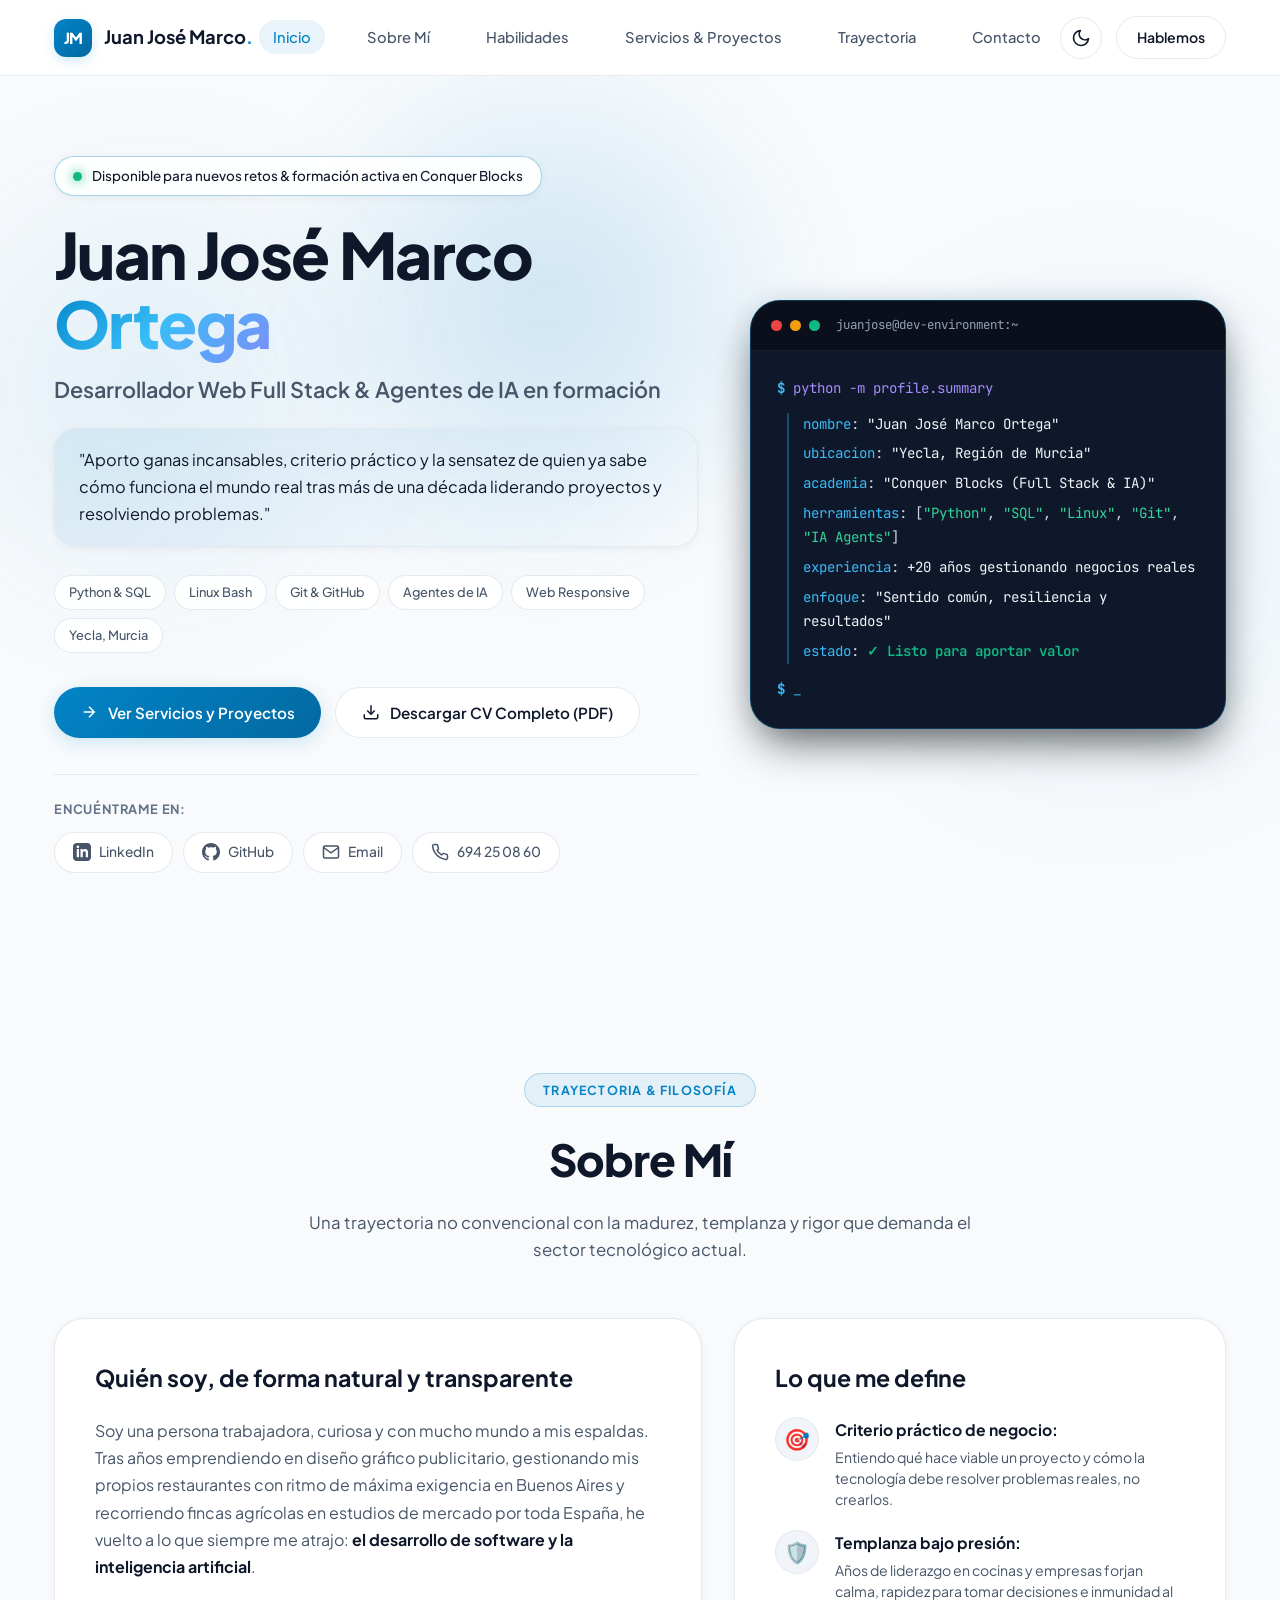
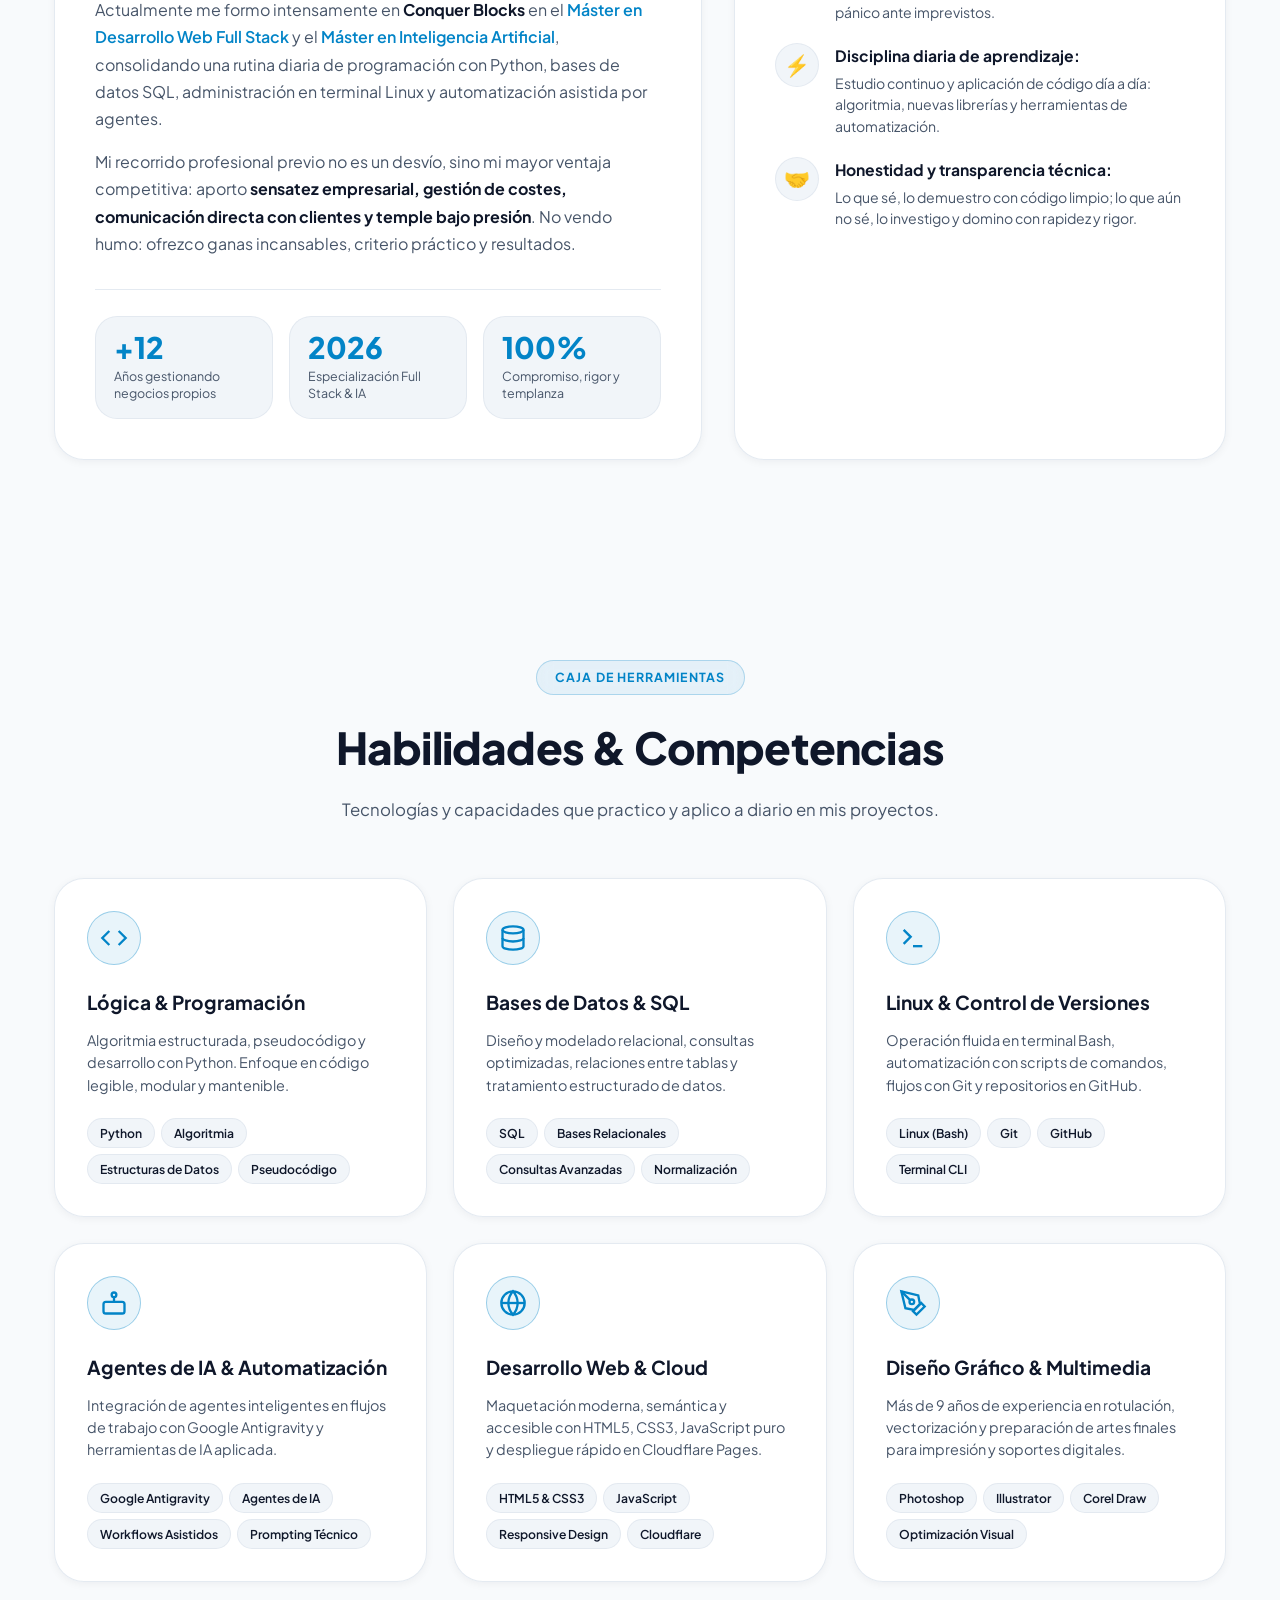
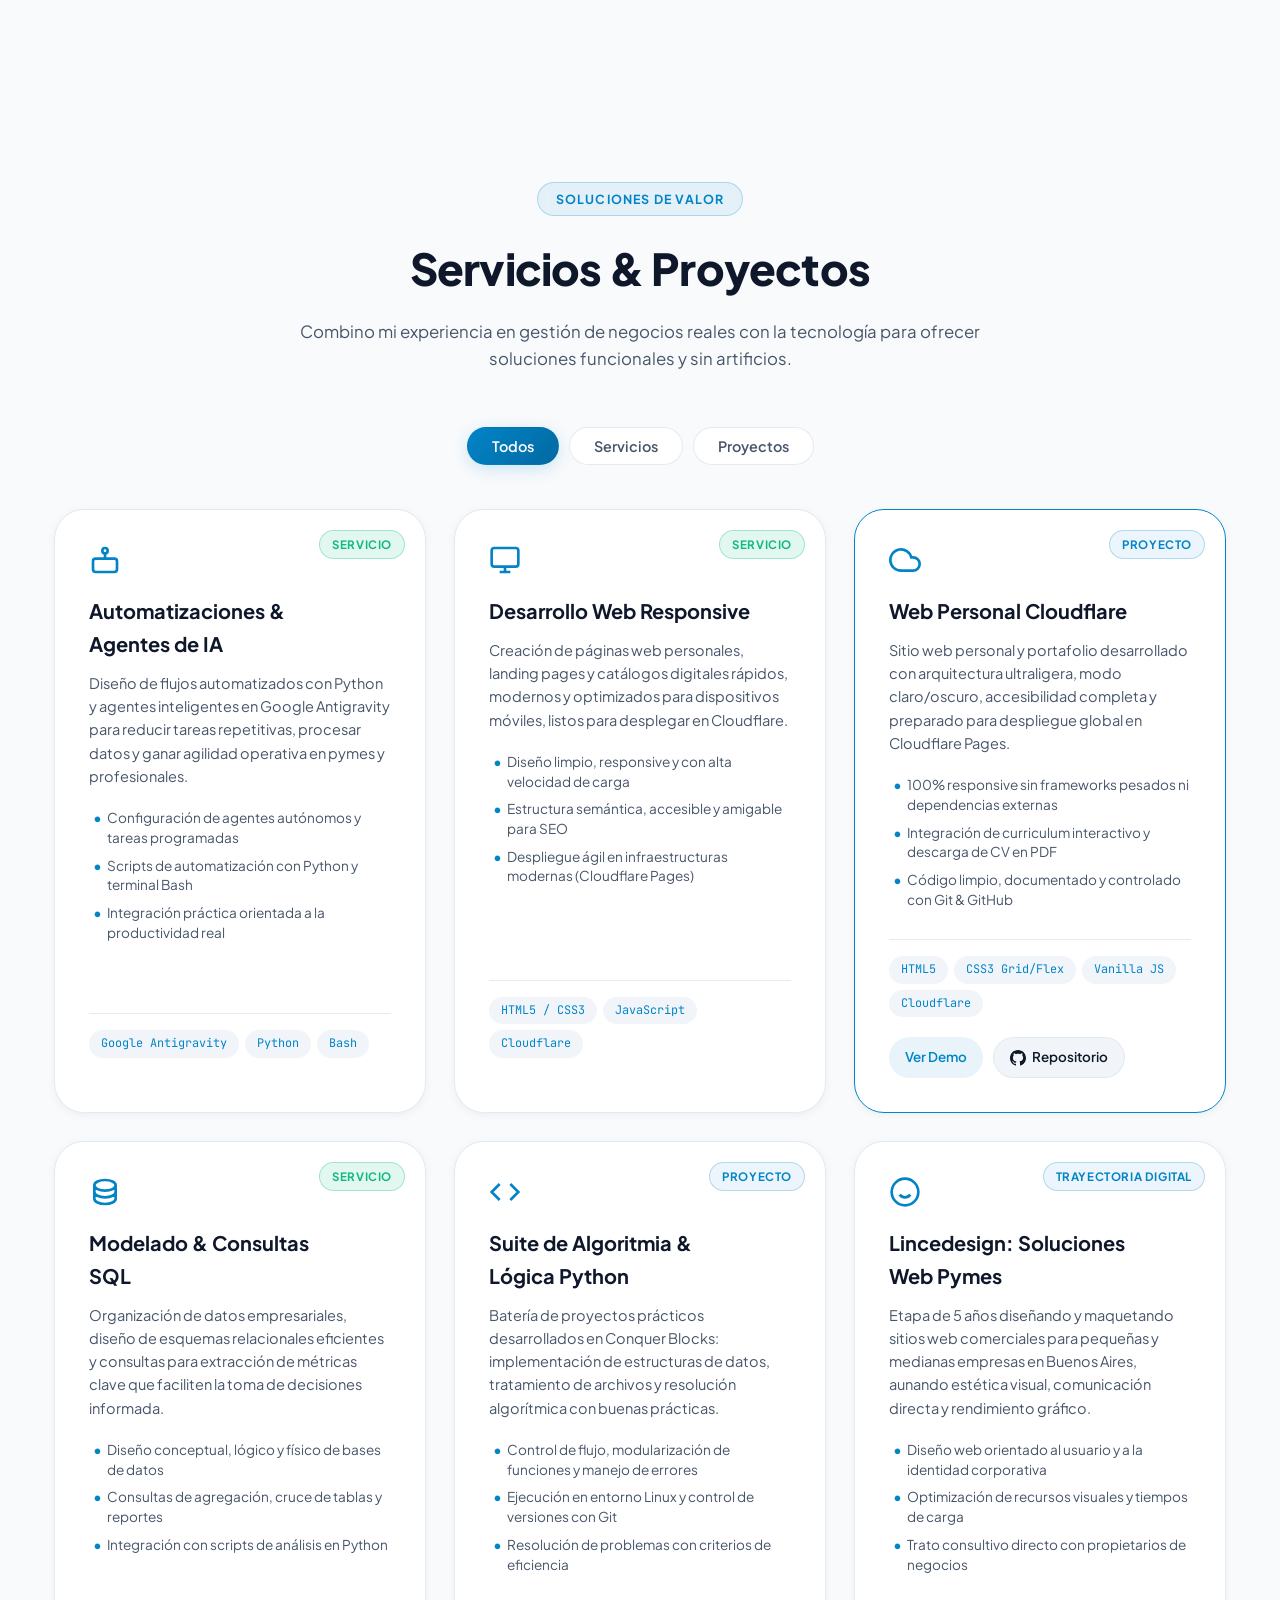
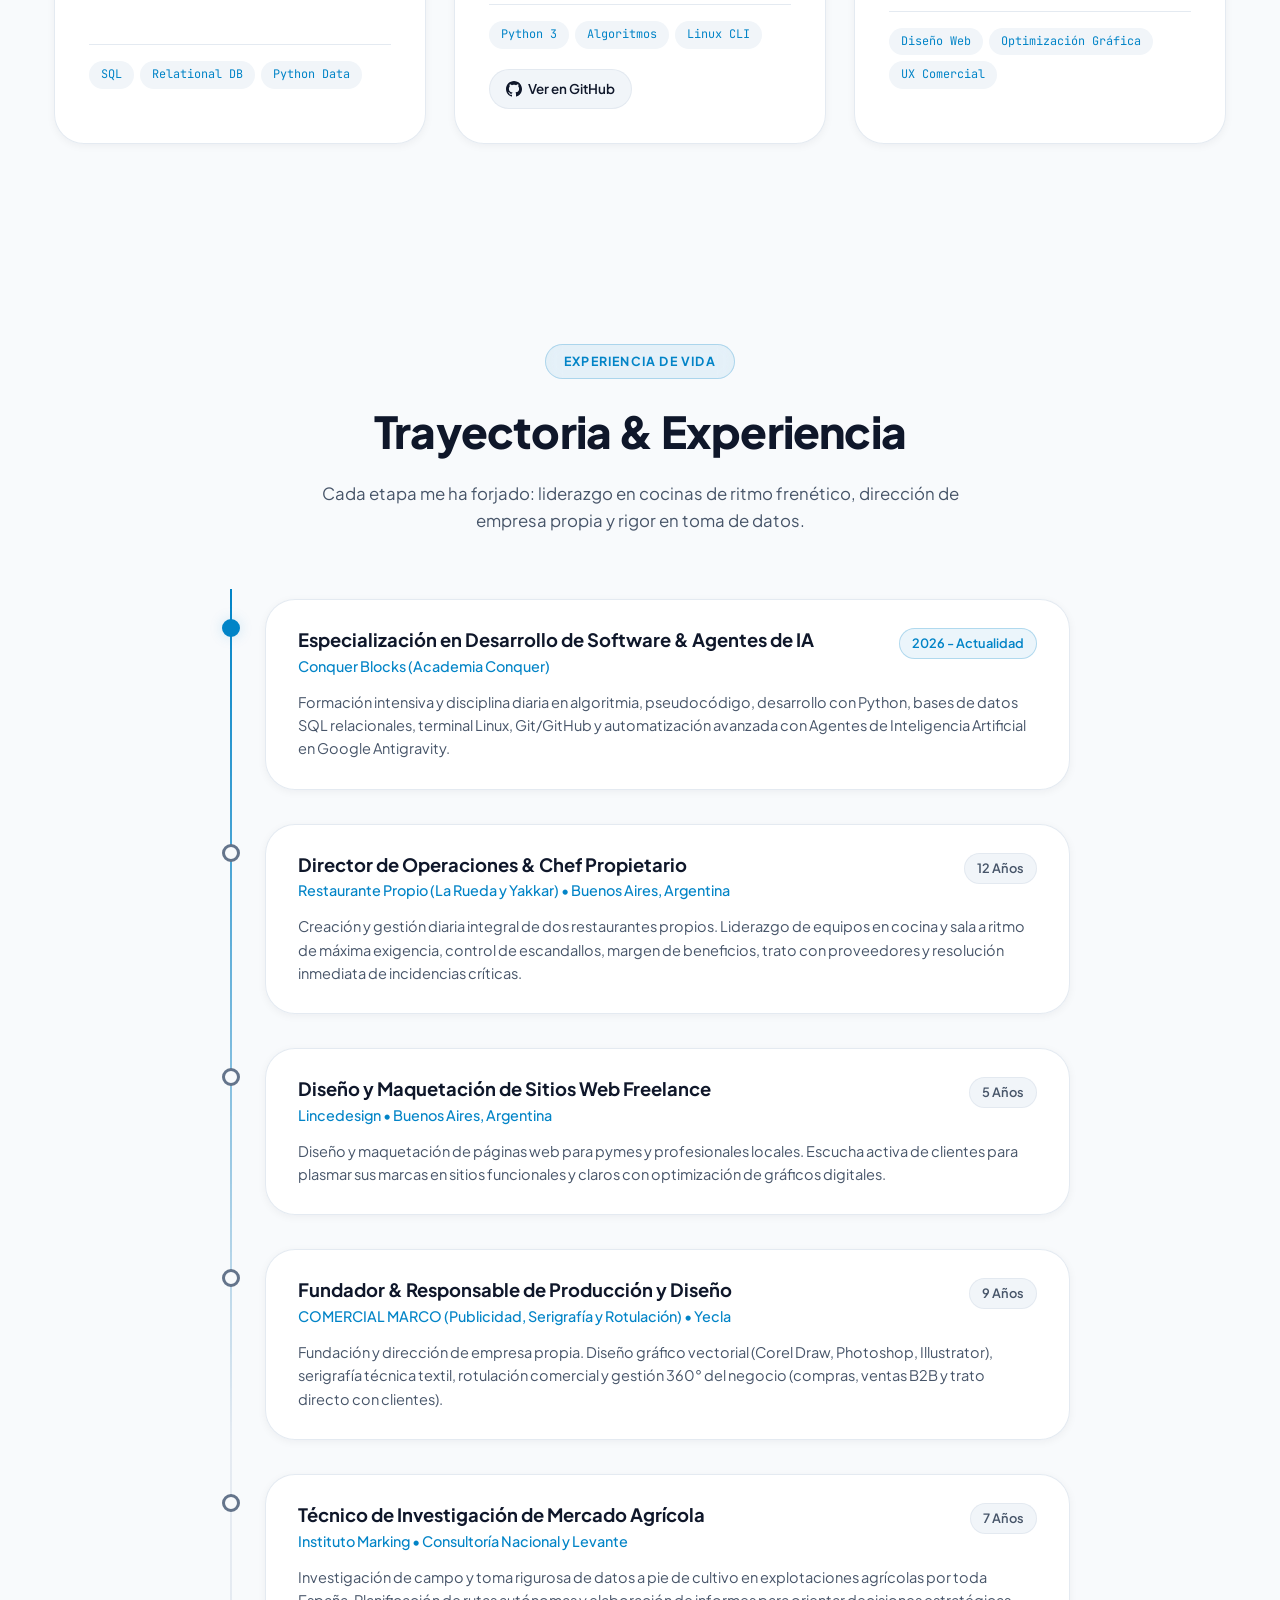
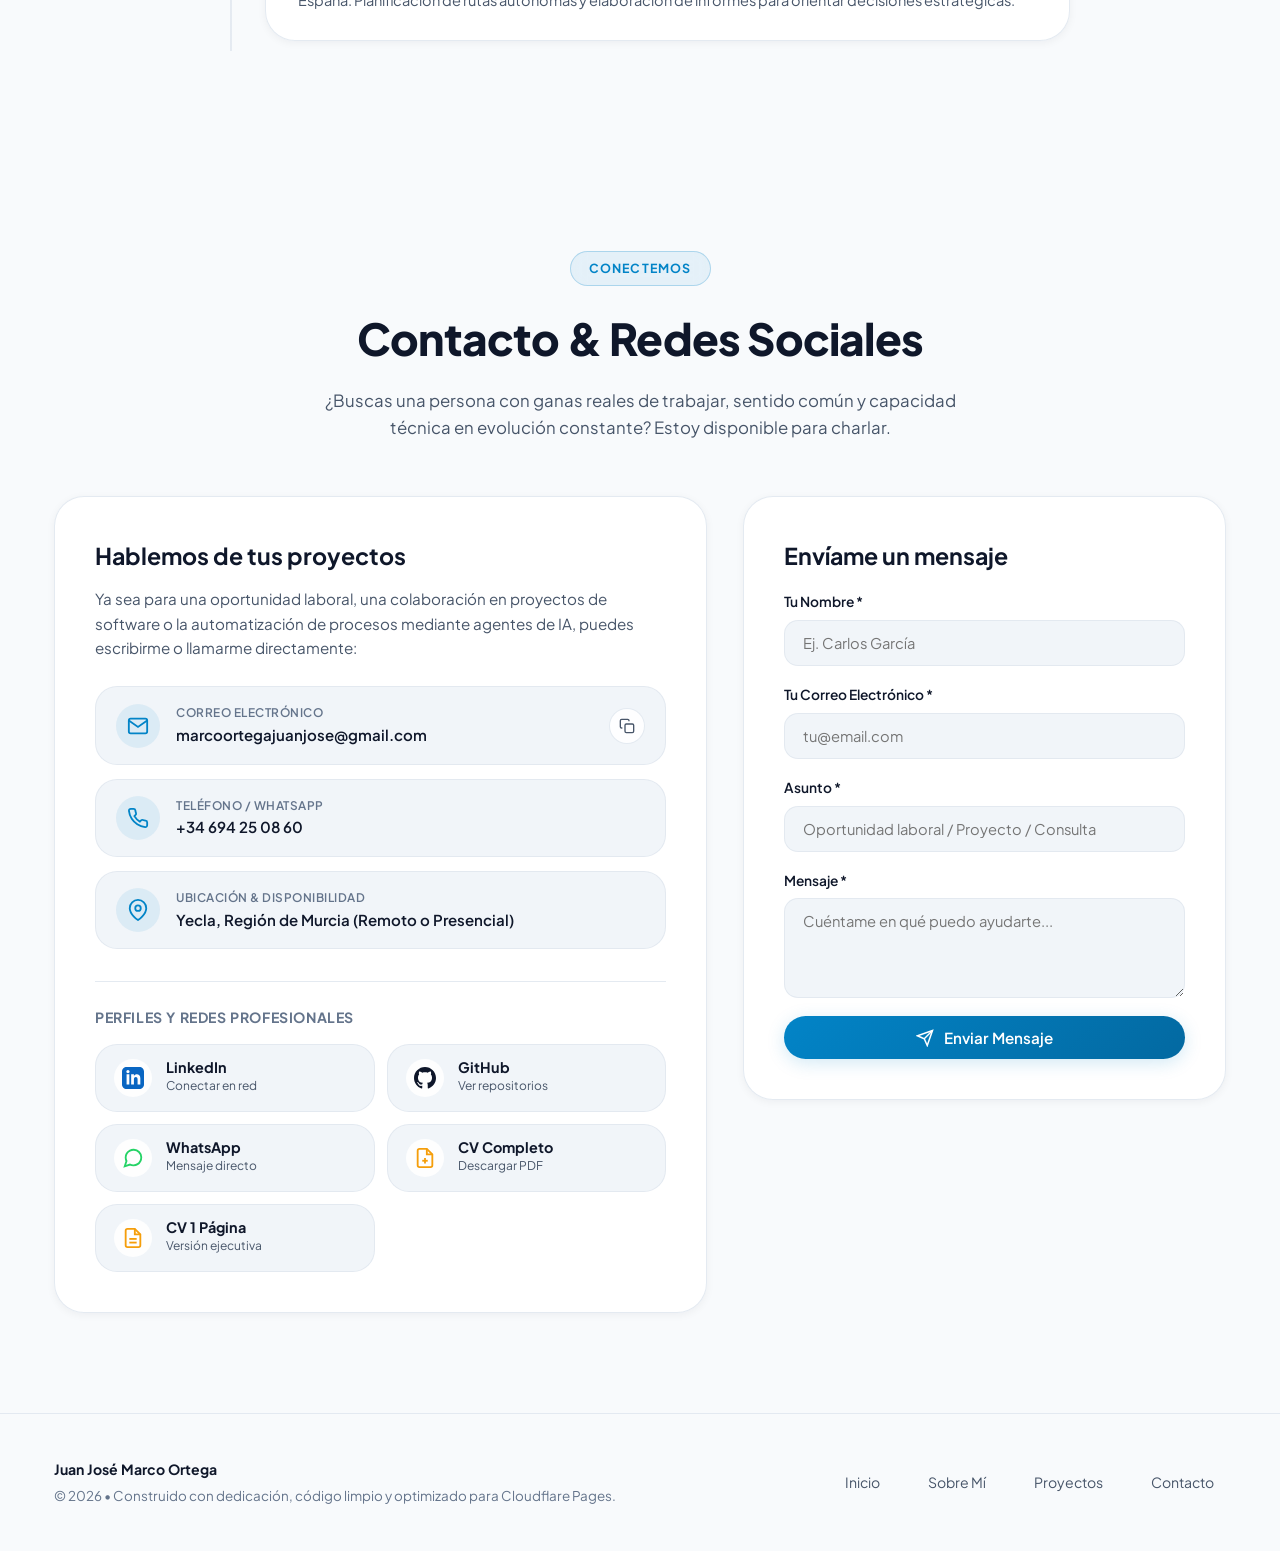
==== commit 5ce0a0b6: "Actualizacion años experiencia" ====
--- a/index.html
+++ b/index.html
@@ -1,22 +1,28 @@
 <!DOCTYPE html>
 <html lang="es" data-theme="dark">
+
 <head>
   <meta charset="UTF-8">
   <meta name="viewport" content="width=device-width, initial-scale=1.0">
-  <meta name="description" content="Web personal y portafolio de Juan José Marco Ortega - Desarrollador Web Full Stack & Especialista en Agentes de IA en formación. Yecla, Murcia.">
+  <meta name="description"
+    content="Web personal y portafolio de Juan José Marco Ortega - Desarrollador Web Full Stack & Especialista en Agentes de IA en formación. Yecla, Murcia.">
   <meta name="author" content="Juan José Marco Ortega">
   <meta property="og:title" content="Juan José Marco Ortega | Web Personal & Portafolio">
-  <meta property="og:description" content="Desarrollo de Software, Python, SQL, Linux y Agentes de IA en Conquer Blocks. Más de una década de experiencia gestionando proyectos reales.">
+  <meta property="og:description"
+    content="Desarrollo de Software, Python, SQL, Linux y Agentes de IA en Conquer Blocks. Más de una década de experiencia gestionando proyectos reales.">
   <meta property="og:type" content="website">
   <title>Juan José Marco Ortega | Desarrollador Web & Agentes IA</title>
-  
+
   <link rel="icon" type="image/svg+xml" href="favicon.svg">
   <link rel="preconnect" href="https://fonts.googleapis.com">
   <link rel="preconnect" href="https://fonts.gstatic.com" crossorigin>
-  <link href="https://fonts.googleapis.com/css2?family=Plus+Jakarta+Sans:wght@300;400;500;600;700;800&family=JetBrains+Mono:wght@400;500;600&display=swap" rel="stylesheet">
-  
+  <link
+    href="https://fonts.googleapis.com/css2?family=Plus+Jakarta+Sans:wght@300;400;500;600;700;800&family=JetBrains+Mono:wght@400;500;600&display=swap"
+    rel="stylesheet">
+
   <link rel="stylesheet" href="style.css">
 </head>
+
 <body>
   <!-- HEADER / NAVEGACIÓN -->
   <header class="site-header" id="header">
@@ -39,8 +45,10 @@
 
       <div class="header-actions">
         <!-- Toggle Tema Claro/Oscuro -->
-        <button id="themeToggle" class="theme-toggle" aria-label="Cambiar tema de color" title="Alternar modo claro / oscuro">
-          <svg class="sun-icon" viewBox="0 0 24 24" width="20" height="20" fill="none" stroke="currentColor" stroke-width="2" stroke-linecap="round" stroke-linejoin="round">
+        <button id="themeToggle" class="theme-toggle" aria-label="Cambiar tema de color"
+          title="Alternar modo claro / oscuro">
+          <svg class="sun-icon" viewBox="0 0 24 24" width="20" height="20" fill="none" stroke="currentColor"
+            stroke-width="2" stroke-linecap="round" stroke-linejoin="round">
             <circle cx="12" cy="12" r="5"></circle>
             <line x1="12" y1="1" x2="12" y2="3"></line>
             <line x1="12" y1="21" x2="12" y2="23"></line>
@@ -51,7 +59,8 @@
             <line x1="4.22" y1="19.78" x2="5.64" y2="18.36"></line>
             <line x1="18.36" y1="5.64" x2="19.78" y2="4.22"></line>
           </svg>
-          <svg class="moon-icon" viewBox="0 0 24 24" width="20" height="20" fill="none" stroke="currentColor" stroke-width="2" stroke-linecap="round" stroke-linejoin="round">
+          <svg class="moon-icon" viewBox="0 0 24 24" width="20" height="20" fill="none" stroke="currentColor"
+            stroke-width="2" stroke-linecap="round" stroke-linejoin="round">
             <path d="M21 12.79A9 9 0 1 1 11.21 3 7 7 0 0 0 21 12.79z"></path>
           </svg>
         </button>
@@ -60,7 +69,8 @@
         <a href="#contacto" class="btn btn-outline header-cta">Hablemos</a>
 
         <!-- Botón Hamburguesa Móvil -->
-        <button id="mobileMenuBtn" class="hamburger-btn" aria-label="Abrir menú" aria-expanded="false" aria-controls="navMenu">
+        <button id="mobileMenuBtn" class="hamburger-btn" aria-label="Abrir menú" aria-expanded="false"
+          aria-controls="navMenu">
           <span class="hamburger-bar"></span>
           <span class="hamburger-bar"></span>
           <span class="hamburger-bar"></span>
@@ -88,7 +98,8 @@
           </p>
 
           <blockquote class="hero-tagline">
-            "Aporto ganas incansables, criterio práctico y la sensatez de quien ya sabe cómo funciona el mundo real tras más de una década liderando proyectos y resolviendo problemas."
+            "Aporto ganas incansables, criterio práctico y la sensatez de quien ya sabe cómo funciona el mundo real tras
+            más de una década liderando proyectos y resolviendo problemas."
           </blockquote>
 
           <div class="hero-tags">
@@ -102,11 +113,18 @@
 
           <div class="hero-actions">
             <a href="#servicios-proyectos" class="btn btn-primary">
-              <svg viewBox="0 0 24 24" width="18" height="18" fill="none" stroke="currentColor" stroke-width="2"><path d="M5 12h14M12 5l7 7-7 7"/></svg>
+              <svg viewBox="0 0 24 24" width="18" height="18" fill="none" stroke="currentColor" stroke-width="2">
+                <path d="M5 12h14M12 5l7 7-7 7" />
+              </svg>
               Ver Servicios y Proyectos
             </a>
-            <a href="cv-juan-jose-marco-ortega-completo.pdf" download class="btn btn-secondary" title="Descargar Curriculum Vitae Completo">
-              <svg viewBox="0 0 24 24" width="18" height="18" fill="none" stroke="currentColor" stroke-width="2"><path d="M21 15v4a2 2 0 0 1-2 2H5a2 2 0 0 1-2-2v-4"/><polyline points="7 10 12 15 17 10"/><line x1="12" y1="15" x2="12" y2="3"/></svg>
+            <a href="cv-juan-jose-marco-ortega-completo.pdf" download class="btn btn-secondary"
+              title="Descargar Curriculum Vitae Completo">
+              <svg viewBox="0 0 24 24" width="18" height="18" fill="none" stroke="currentColor" stroke-width="2">
+                <path d="M21 15v4a2 2 0 0 1-2 2H5a2 2 0 0 1-2-2v-4" />
+                <polyline points="7 10 12 15 17 10" />
+                <line x1="12" y1="15" x2="12" y2="3" />
+              </svg>
               Descargar CV Completo (PDF)
             </a>
           </div>
@@ -115,23 +133,38 @@
           <div class="hero-social-links">
             <span class="social-label">Encuéntrame en:</span>
             <div class="social-icons-group">
-              <a href="https://www.linkedin.com/in/juan-jose-marco-ortega-8454912a2" target="_blank" rel="noopener noreferrer" class="social-pill" title="LinkedIn de Juan José Marco">
-                <svg viewBox="0 0 24 24" width="18" height="18" fill="currentColor"><path d="M19 0h-14c-2.761 0-5 2.239-5 5v14c0 2.761 2.239 5 5 5h14c2.762 0 5-2.239 5-5v-14c0-2.761-2.238-5-5-5zm-11 19h-3v-11h3v11zm-1.5-12.268c-.966 0-1.75-.79-1.75-1.764s.784-1.764 1.75-1.764 1.75.79 1.75 1.764-.783 1.764-1.75 1.764zm13.5 12.268h-3v-5.604c0-3.368-4-3.113-4 0v5.604h-3v-11h3v1.765c1.396-2.586 7-2.777 7 2.476v6.759z"/></svg>
+              <a href="https://www.linkedin.com/in/juan-jose-marco-ortega-8454912a2" target="_blank"
+                rel="noopener noreferrer" class="social-pill" title="LinkedIn de Juan José Marco">
+                <svg viewBox="0 0 24 24" width="18" height="18" fill="currentColor">
+                  <path
+                    d="M19 0h-14c-2.761 0-5 2.239-5 5v14c0 2.761 2.239 5 5 5h14c2.762 0 5-2.239 5-5v-14c0-2.761-2.238-5-5-5zm-11 19h-3v-11h3v11zm-1.5-12.268c-.966 0-1.75-.79-1.75-1.764s.784-1.764 1.75-1.764 1.75.79 1.75 1.764-.783 1.764-1.75 1.764zm13.5 12.268h-3v-5.604c0-3.368-4-3.113-4 0v5.604h-3v-11h3v1.765c1.396-2.586 7-2.777 7 2.476v6.759z" />
+                </svg>
                 <span>LinkedIn</span>
               </a>
 
-              <a href="https://github.com/marcoortegajuanjose-stack" target="_blank" rel="noopener noreferrer" class="social-pill" title="GitHub de Juan José Marco">
-                <svg viewBox="0 0 24 24" width="18" height="18" fill="currentColor"><path d="M12 0c-6.626 0-12 5.373-12 12 0 5.302 3.438 9.8 8.207 11.387.599.111.793-.261.793-.577v-2.234c-3.338.726-4.033-1.416-4.033-1.416-.546-1.387-1.333-1.756-1.333-1.756-1.089-.745.083-.729.083-.729 1.205.084 1.839 1.237 1.839 1.237 1.07 1.834 2.807 1.304 3.492.997.107-.775.418-1.305.762-1.604-2.665-.305-5.467-1.334-5.467-5.931 0-1.311.469-2.381 1.236-3.221-.124-.303-.535-1.524.117-3.176 0 0 1.008-.322 3.301 1.23.957-.266 1.983-.399 3.003-.404 1.02.005 2.047.138 3.006.404 2.291-1.552 3.297-1.23 3.297-1.23.653 1.653.242 2.874.118 3.176.77.84 1.235 1.911 1.235 3.221 0 4.609-2.807 5.624-5.479 5.921.43.372.823 1.102.823 2.222v3.293c0 .319.192.694.801.576 4.765-1.589 8.199-6.086 8.199-11.386 0-6.627-5.373-12-12-12z"/></svg>
+              <a href="https://github.com/marcoortegajuanjose-stack" target="_blank" rel="noopener noreferrer"
+                class="social-pill" title="GitHub de Juan José Marco">
+                <svg viewBox="0 0 24 24" width="18" height="18" fill="currentColor">
+                  <path
+                    d="M12 0c-6.626 0-12 5.373-12 12 0 5.302 3.438 9.8 8.207 11.387.599.111.793-.261.793-.577v-2.234c-3.338.726-4.033-1.416-4.033-1.416-.546-1.387-1.333-1.756-1.333-1.756-1.089-.745.083-.729.083-.729 1.205.084 1.839 1.237 1.839 1.237 1.07 1.834 2.807 1.304 3.492.997.107-.775.418-1.305.762-1.604-2.665-.305-5.467-1.334-5.467-5.931 0-1.311.469-2.381 1.236-3.221-.124-.303-.535-1.524.117-3.176 0 0 1.008-.322 3.301 1.23.957-.266 1.983-.399 3.003-.404 1.02.005 2.047.138 3.006.404 2.291-1.552 3.297-1.23 3.297-1.23.653 1.653.242 2.874.118 3.176.77.84 1.235 1.911 1.235 3.221 0 4.609-2.807 5.624-5.479 5.921.43.372.823 1.102.823 2.222v3.293c0 .319.192.694.801.576 4.765-1.589 8.199-6.086 8.199-11.386 0-6.627-5.373-12-12-12z" />
+                </svg>
                 <span>GitHub</span>
               </a>
 
-              <a href="mailto:marcoortegajuanjose@gmail.com" class="social-pill" title="Enviar correo a Juan José Marco">
-                <svg viewBox="0 0 24 24" width="18" height="18" fill="none" stroke="currentColor" stroke-width="2"><path d="M4 4h16c1.1 0 2 .9 2 2v12c0 1.1-.9 2-2 2H4c-1.1 0-2-.9-2-2V6c0-1.1.9-2 2-2z"/><polyline points="22,6 12,13 2,6"/></svg>
+              <a href="mailto:marcoortegajuanjose@gmail.com" class="social-pill"
+                title="Enviar correo a Juan José Marco">
+                <svg viewBox="0 0 24 24" width="18" height="18" fill="none" stroke="currentColor" stroke-width="2">
+                  <path d="M4 4h16c1.1 0 2 .9 2 2v12c0 1.1-.9 2-2 2H4c-1.1 0-2-.9-2-2V6c0-1.1.9-2 2-2z" />
+                  <polyline points="22,6 12,13 2,6" />
+                </svg>
                 <span>Email</span>
               </a>
 
               <a href="tel:+34694250860" class="social-pill" title="Llamar o WhatsApp">
-                <svg viewBox="0 0 24 24" width="18" height="18" fill="none" stroke="currentColor" stroke-width="2"><path d="M22 16.92v3a2 2 0 0 1-2.18 2 19.79 19.79 0 0 1-8.63-3.07 19.5 19.5 0 0 1-6-6 19.79 19.79 0 0 1-3.07-8.67A2 2 0 0 1 4.11 2h3a2 2 0 0 1 2 1.72 12.84 12.84 0 0 0 .7 2.81 2 2 0 0 1-.45 2.11L8.09 9.91a16 16 0 0 0 6 6l1.27-1.27a2 2 0 0 1 2.11-.45 12.84 12.84 0 0 0 2.81.7A2 2 0 0 1 22 16.92z"/></svg>
+                <svg viewBox="0 0 24 24" width="18" height="18" fill="none" stroke="currentColor" stroke-width="2">
+                  <path
+                    d="M22 16.92v3a2 2 0 0 1-2.18 2 19.79 19.79 0 0 1-8.63-3.07 19.5 19.5 0 0 1-6-6 19.79 19.79 0 0 1-3.07-8.67A2 2 0 0 1 4.11 2h3a2 2 0 0 1 2 1.72 12.84 12.84 0 0 0 .7 2.81 2 2 0 0 1-.45 2.11L8.09 9.91a16 16 0 0 0 6 6l1.27-1.27a2 2 0 0 1 2.11-.45 12.84 12.84 0 0 0 2.81.7A2 2 0 0 1 22 16.92z" />
+                </svg>
                 <span>694 25 08 60</span>
               </a>
             </div>
@@ -147,17 +180,23 @@
               <span class="terminal-title">juanjose@dev-environment:~</span>
             </div>
             <div class="terminal-body">
-              <p class="code-line"><span class="cmd-prompt">$</span> <span class="cmd-run">python -m profile.summary</span></p>
+              <p class="code-line"><span class="cmd-prompt">$</span> <span class="cmd-run">python -m
+                  profile.summary</span></p>
               <div class="code-output">
                 <p><span class="key">nombre</span>: <span class="val">"Juan José Marco Ortega"</span></p>
                 <p><span class="key">ubicacion</span>: <span class="val">"Yecla, Región de Murcia"</span></p>
                 <p><span class="key">academia</span>: <span class="val">"Conquer Blocks (Full Stack & IA)"</span></p>
-                <p><span class="key">herramientas</span>: [<span class="str">"Python"</span>, <span class="str">"SQL"</span>, <span class="str">"Linux"</span>, <span class="str">"Git"</span>, <span class="str">"IA Agents"</span>]</p>
-                <p><span class="key">experiencia</span>: <span class="val">+12 años gestionando negocios reales</span></p>
-                <p><span class="key">enfoque</span>: <span class="val">"Sentido común, resiliencia y resultados"</span></p>
+                <p><span class="key">herramientas</span>: [<span class="str">"Python"</span>, <span
+                    class="str">"SQL"</span>, <span class="str">"Linux"</span>, <span class="str">"Git"</span>, <span
+                    class="str">"IA Agents"</span>]</p>
+                <p><span class="key">experiencia</span>: <span class="val">+20 años gestionando negocios reales</span>
+                </p>
+                <p><span class="key">enfoque</span>: <span class="val">"Sentido común, resiliencia y resultados"</span>
+                </p>
                 <p><span class="key">estado</span>: <span class="status-ready">✓ Listo para aportar valor</span></p>
               </div>
-              <p class="code-line terminal-cursor"><span class="cmd-prompt">$</span> <span class="cursor-block">_</span></p>
+              <p class="code-line terminal-cursor"><span class="cmd-prompt">$</span> <span class="cursor-block">_</span>
+              </p>
             </div>
           </div>
         </div>
@@ -179,13 +218,21 @@
           <div class="about-card main-narrative">
             <h3>Quién soy, de forma natural y transparente</h3>
             <p>
-              Soy una persona trabajadora, curiosa y con mucho mundo a mis espaldas. Tras años emprendiendo en diseño gráfico publicitario, gestionando mis propios restaurantes con ritmo de máxima exigencia en Buenos Aires y recorriendo fincas agrícolas en estudios de mercado por toda España, he vuelto a lo que siempre me atrajo: <strong>el desarrollo de software y la inteligencia artificial</strong>.
+              Soy una persona trabajadora, curiosa y con mucho mundo a mis espaldas. Tras años emprendiendo en diseño
+              gráfico publicitario, gestionando mis propios restaurantes con ritmo de máxima exigencia en Buenos Aires y
+              recorriendo fincas agrícolas en estudios de mercado por toda España, he vuelto a lo que siempre me atrajo:
+              <strong>el desarrollo de software y la inteligencia artificial</strong>.
             </p>
             <p>
-              Actualmente me formo intensamente en <strong>Conquer Blocks</strong> en el <em>Máster en Desarrollo Web Full Stack</em> y el <em>Máster en Inteligencia Artificial</em>, consolidando una rutina diaria de programación con Python, bases de datos SQL, administración en terminal Linux y automatización asistida por agentes.
+              Actualmente me formo intensamente en <strong>Conquer Blocks</strong> en el <em>Máster en Desarrollo Web
+                Full Stack</em> y el <em>Máster en Inteligencia Artificial</em>, consolidando una rutina diaria de
+              programación con Python, bases de datos SQL, administración en terminal Linux y automatización asistida
+              por agentes.
             </p>
             <p>
-              Mi recorrido profesional previo no es un desvío, sino mi mayor ventaja competitiva: aporto <strong>sensatez empresarial, gestión de costes, comunicación directa con clientes y temple bajo presión</strong>. No vendo humo: ofrezco ganas incansables, criterio práctico y resultados.
+              Mi recorrido profesional previo no es un desvío, sino mi mayor ventaja competitiva: aporto
+              <strong>sensatez empresarial, gestión de costes, comunicación directa con clientes y temple bajo
+                presión</strong>. No vendo humo: ofrezco ganas incansables, criterio práctico y resultados.
             </p>
 
             <div class="about-highlights-row">
@@ -211,28 +258,32 @@
                 <div class="value-icon">🎯</div>
                 <div>
                   <strong>Criterio práctico de negocio:</strong>
-                  <p>Entiendo qué hace viable un proyecto y cómo la tecnología debe resolver problemas reales, no crearlos.</p>
+                  <p>Entiendo qué hace viable un proyecto y cómo la tecnología debe resolver problemas reales, no
+                    crearlos.</p>
                 </div>
               </li>
               <li>
                 <div class="value-icon">🛡️</div>
                 <div>
                   <strong>Templanza bajo presión:</strong>
-                  <p>Años de liderazgo en cocinas y empresas forjan calma, rapidez para tomar decisiones e inmunidad al pánico ante imprevistos.</p>
+                  <p>Años de liderazgo en cocinas y empresas forjan calma, rapidez para tomar decisiones e inmunidad al
+                    pánico ante imprevistos.</p>
                 </div>
               </li>
               <li>
                 <div class="value-icon">⚡</div>
                 <div>
                   <strong>Disciplina diaria de aprendizaje:</strong>
-                  <p>Estudio continuo y aplicación de código día a día: algoritmia, nuevas librerías y herramientas de automatización.</p>
+                  <p>Estudio continuo y aplicación de código día a día: algoritmia, nuevas librerías y herramientas de
+                    automatización.</p>
                 </div>
               </li>
               <li>
                 <div class="value-icon">🤝</div>
                 <div>
                   <strong>Honestidad y transparencia técnica:</strong>
-                  <p>Lo que sé, lo demuestro con código limpio; lo que aún no sé, lo investigo y domino con rapidez y rigor.</p>
+                  <p>Lo que sé, lo demuestro con código limpio; lo que aún no sé, lo investigo y domino con rapidez y
+                    rigor.</p>
                 </div>
               </li>
             </ul>
@@ -256,10 +307,13 @@
           <!-- Card 1: Lógica & Programación -->
           <div class="skill-card">
             <div class="skill-icon-wrap icon-python">
-              <svg viewBox="0 0 24 24" width="28" height="28" fill="none" stroke="currentColor" stroke-width="2"><path d="M16 18l6-6-6-6M8 6l-6 6 6 6"/></svg>
+              <svg viewBox="0 0 24 24" width="28" height="28" fill="none" stroke="currentColor" stroke-width="2">
+                <path d="M16 18l6-6-6-6M8 6l-6 6 6 6" />
+              </svg>
             </div>
             <h3>Lógica & Programación</h3>
-            <p>Algoritmia estructurada, pseudocódigo y desarrollo con Python. Enfoque en código legible, modular y mantenible.</p>
+            <p>Algoritmia estructurada, pseudocódigo y desarrollo con Python. Enfoque en código legible, modular y
+              mantenible.</p>
             <div class="skill-badges">
               <span>Python</span>
               <span>Algoritmia</span>
@@ -271,10 +325,15 @@
           <!-- Card 2: Bases de Datos -->
           <div class="skill-card">
             <div class="skill-icon-wrap icon-db">
-              <svg viewBox="0 0 24 24" width="28" height="28" fill="none" stroke="currentColor" stroke-width="2"><ellipse cx="12" cy="5" rx="9" ry="3"></ellipse><path d="M21 12c0 1.66-4 3-9 3s-9-1.34-9-3"></path><path d="M3 5v14c0 1.66 4 3 9 3s9-1.34 9-3V5"></path></svg>
+              <svg viewBox="0 0 24 24" width="28" height="28" fill="none" stroke="currentColor" stroke-width="2">
+                <ellipse cx="12" cy="5" rx="9" ry="3"></ellipse>
+                <path d="M21 12c0 1.66-4 3-9 3s-9-1.34-9-3"></path>
+                <path d="M3 5v14c0 1.66 4 3 9 3s9-1.34 9-3V5"></path>
+              </svg>
             </div>
             <h3>Bases de Datos & SQL</h3>
-            <p>Diseño y modelado relacional, consultas optimizadas, relaciones entre tablas y tratamiento estructurado de datos.</p>
+            <p>Diseño y modelado relacional, consultas optimizadas, relaciones entre tablas y tratamiento estructurado
+              de datos.</p>
             <div class="skill-badges">
               <span>SQL</span>
               <span>Bases Relacionales</span>
@@ -286,10 +345,14 @@
           <!-- Card 3: Entorno & Git -->
           <div class="skill-card">
             <div class="skill-icon-wrap icon-linux">
-              <svg viewBox="0 0 24 24" width="28" height="28" fill="none" stroke="currentColor" stroke-width="2"><polyline points="4 17 10 11 4 5"></polyline><line x1="12" y1="19" x2="20" y2="19"></line></svg>
+              <svg viewBox="0 0 24 24" width="28" height="28" fill="none" stroke="currentColor" stroke-width="2">
+                <polyline points="4 17 10 11 4 5"></polyline>
+                <line x1="12" y1="19" x2="20" y2="19"></line>
+              </svg>
             </div>
             <h3>Linux & Control de Versiones</h3>
-            <p>Operación fluida en terminal Bash, automatización con scripts de comandos, flujos con Git y repositorios en GitHub.</p>
+            <p>Operación fluida en terminal Bash, automatización con scripts de comandos, flujos con Git y repositorios
+              en GitHub.</p>
             <div class="skill-badges">
               <span>Linux (Bash)</span>
               <span>Git</span>
@@ -301,10 +364,17 @@
           <!-- Card 4: Inteligencia Artificial -->
           <div class="skill-card">
             <div class="skill-icon-wrap icon-ai">
-              <svg viewBox="0 0 24 24" width="28" height="28" fill="none" stroke="currentColor" stroke-width="2"><rect x="3" y="11" width="18" height="10" rx="2"></rect><circle cx="12" cy="5" r="2"></circle><path d="M12 7v4"></path><line x1="8" y1="16" x2="8" y2="16"></line><line x1="16" y1="16" x2="16" y2="16"></line></svg>
+              <svg viewBox="0 0 24 24" width="28" height="28" fill="none" stroke="currentColor" stroke-width="2">
+                <rect x="3" y="11" width="18" height="10" rx="2"></rect>
+                <circle cx="12" cy="5" r="2"></circle>
+                <path d="M12 7v4"></path>
+                <line x1="8" y1="16" x2="8" y2="16"></line>
+                <line x1="16" y1="16" x2="16" y2="16"></line>
+              </svg>
             </div>
             <h3>Agentes de IA & Automatización</h3>
-            <p>Integración de agentes inteligentes en flujos de trabajo con Google Antigravity y herramientas de IA aplicada.</p>
+            <p>Integración de agentes inteligentes en flujos de trabajo con Google Antigravity y herramientas de IA
+              aplicada.</p>
             <div class="skill-badges">
               <span>Google Antigravity</span>
               <span>Agentes de IA</span>
@@ -316,10 +386,16 @@
           <!-- Card 5: Desarrollo Web -->
           <div class="skill-card">
             <div class="skill-icon-wrap icon-web">
-              <svg viewBox="0 0 24 24" width="28" height="28" fill="none" stroke="currentColor" stroke-width="2"><circle cx="12" cy="12" r="10"></circle><line x1="2" y1="12" x2="22" y2="12"></line><path d="M12 2a15.3 15.3 0 0 1 4 10 15.3 15.3 0 0 1-4 10 15.3 15.3 0 0 1-4-10 15.3 15.3 0 0 1 4-10z"></path></svg>
+              <svg viewBox="0 0 24 24" width="28" height="28" fill="none" stroke="currentColor" stroke-width="2">
+                <circle cx="12" cy="12" r="10"></circle>
+                <line x1="2" y1="12" x2="22" y2="12"></line>
+                <path d="M12 2a15.3 15.3 0 0 1 4 10 15.3 15.3 0 0 1-4 10 15.3 15.3 0 0 1-4-10 15.3 15.3 0 0 1 4-10z">
+                </path>
+              </svg>
             </div>
             <h3>Desarrollo Web & Cloud</h3>
-            <p>Maquetación moderna, semántica y accesible con HTML5, CSS3, JavaScript puro y despliegue rápido en Cloudflare Pages.</p>
+            <p>Maquetación moderna, semántica y accesible con HTML5, CSS3, JavaScript puro y despliegue rápido en
+              Cloudflare Pages.</p>
             <div class="skill-badges">
               <span>HTML5 & CSS3</span>
               <span>JavaScript</span>
@@ -331,10 +407,16 @@
           <!-- Card 6: Diseño Gráfico & Identidad -->
           <div class="skill-card">
             <div class="skill-icon-wrap icon-design">
-              <svg viewBox="0 0 24 24" width="28" height="28" fill="none" stroke="currentColor" stroke-width="2"><path d="M12 19l7-7 3 3-7 7-3-3z"></path><path d="M18 13l-1.5-7.5L2 2l3.5 14.5L13 18l5-5z"></path><path d="M2 2l7.586 7.586"></path><circle cx="11" cy="11" r="2"></circle></svg>
+              <svg viewBox="0 0 24 24" width="28" height="28" fill="none" stroke="currentColor" stroke-width="2">
+                <path d="M12 19l7-7 3 3-7 7-3-3z"></path>
+                <path d="M18 13l-1.5-7.5L2 2l3.5 14.5L13 18l5-5z"></path>
+                <path d="M2 2l7.586 7.586"></path>
+                <circle cx="11" cy="11" r="2"></circle>
+              </svg>
             </div>
             <h3>Diseño Gráfico & Multimedia</h3>
-            <p>Más de 9 años de experiencia en rotulación, vectorización y preparación de artes finales para impresión y soportes digitales.</p>
+            <p>Más de 9 años de experiencia en rotulación, vectorización y preparación de artes finales para impresión y
+              soportes digitales.</p>
             <div class="skill-badges">
               <span>Photoshop</span>
               <span>Illustrator</span>
@@ -353,7 +435,8 @@
           <span class="section-badge">Soluciones de Valor</span>
           <h2 class="section-title">Servicios & Proyectos</h2>
           <p class="section-subtitle">
-            Combino mi experiencia en gestión de negocios reales con la tecnología para ofrecer soluciones funcionales y sin artificios.
+            Combino mi experiencia en gestión de negocios reales con la tecnología para ofrecer soluciones funcionales y
+            sin artificios.
           </p>
         </div>
 
@@ -370,11 +453,16 @@
             <div class="project-badge service">Servicio</div>
             <div class="project-content">
               <div class="project-icon-top">
-                <svg viewBox="0 0 24 24" width="32" height="32" fill="none" stroke="currentColor" stroke-width="2"><rect x="3" y="11" width="18" height="10" rx="2"></rect><circle cx="12" cy="5" r="2"></circle><path d="M12 7v4"></path></svg>
+                <svg viewBox="0 0 24 24" width="32" height="32" fill="none" stroke="currentColor" stroke-width="2">
+                  <rect x="3" y="11" width="18" height="10" rx="2"></rect>
+                  <circle cx="12" cy="5" r="2"></circle>
+                  <path d="M12 7v4"></path>
+                </svg>
               </div>
               <h3 class="project-title">Automatizaciones & Agentes de IA</h3>
               <p class="project-desc">
-                Diseño de flujos automatizados con Python y agentes inteligentes en Google Antigravity para reducir tareas repetitivas, procesar datos y ganar agilidad operativa en pymes y profesionales.
+                Diseño de flujos automatizados con Python y agentes inteligentes en Google Antigravity para reducir
+                tareas repetitivas, procesar datos y ganar agilidad operativa en pymes y profesionales.
               </p>
               <ul class="project-features">
                 <li>Configuración de agentes autónomos y tareas programadas</li>
@@ -394,11 +482,16 @@
             <div class="project-badge service">Servicio</div>
             <div class="project-content">
               <div class="project-icon-top">
-                <svg viewBox="0 0 24 24" width="32" height="32" fill="none" stroke="currentColor" stroke-width="2"><rect x="2" y="3" width="20" height="14" rx="2" ry="2"></rect><line x1="8" y1="21" x2="16" y2="21"></line><line x1="12" y1="17" x2="12" y2="21"></line></svg>
+                <svg viewBox="0 0 24 24" width="32" height="32" fill="none" stroke="currentColor" stroke-width="2">
+                  <rect x="2" y="3" width="20" height="14" rx="2" ry="2"></rect>
+                  <line x1="8" y1="21" x2="16" y2="21"></line>
+                  <line x1="12" y1="17" x2="12" y2="21"></line>
+                </svg>
               </div>
               <h3 class="project-title">Desarrollo Web Responsive</h3>
               <p class="project-desc">
-                Creación de páginas web personales, landing pages y catálogos digitales rápidos, modernos y optimizados para dispositivos móviles, listos para desplegar en Cloudflare.
+                Creación de páginas web personales, landing pages y catálogos digitales rápidos, modernos y optimizados
+                para dispositivos móviles, listos para desplegar en Cloudflare.
               </p>
               <ul class="project-features">
                 <li>Diseño limpio, responsive y con alta velocidad de carga</li>
@@ -418,11 +511,14 @@
             <div class="project-badge project">Proyecto</div>
             <div class="project-content">
               <div class="project-icon-top">
-                <svg viewBox="0 0 24 24" width="32" height="32" fill="none" stroke="currentColor" stroke-width="2"><path d="M18 10h-1.26A8 8 0 1 0 9 20h9a5 5 0 0 0 0-10z"></path></svg>
+                <svg viewBox="0 0 24 24" width="32" height="32" fill="none" stroke="currentColor" stroke-width="2">
+                  <path d="M18 10h-1.26A8 8 0 1 0 9 20h9a5 5 0 0 0 0-10z"></path>
+                </svg>
               </div>
               <h3 class="project-title">Web Personal Cloudflare</h3>
               <p class="project-desc">
-                Sitio web personal y portafolio desarrollado con arquitectura ultraligera, modo claro/oscuro, accesibilidad completa y preparado para despliegue global en Cloudflare Pages.
+                Sitio web personal y portafolio desarrollado con arquitectura ultraligera, modo claro/oscuro,
+                accesibilidad completa y preparado para despliegue global en Cloudflare Pages.
               </p>
               <ul class="project-features">
                 <li>100% responsive sin frameworks pesados ni dependencias externas</li>
@@ -437,8 +533,12 @@
               </div>
               <div class="project-links">
                 <a href="#hero" class="link-btn">Ver Demo</a>
-                <a href="https://github.com/marcoortegajuanjose-stack" target="_blank" rel="noopener noreferrer" class="link-btn github-link">
-                  <svg viewBox="0 0 24 24" width="16" height="16" fill="currentColor"><path d="M12 0c-6.626 0-12 5.373-12 12 0 5.302 3.438 9.8 8.207 11.387.599.111.793-.261.793-.577v-2.234c-3.338.726-4.033-1.416-4.033-1.416-.546-1.387-1.333-1.756-1.333-1.756-1.089-.745.083-.729.083-.729 1.205.084 1.839 1.237 1.839 1.237 1.07 1.834 2.807 1.304 3.492.997.107-.775.418-1.305.762-1.604-2.665-.305-5.467-1.334-5.467-5.931 0-1.311.469-2.381 1.236-3.221-.124-.303-.535-1.524.117-3.176 0 0 1.008-.322 3.301 1.23.957-.266 1.983-.399 3.003-.404 1.02.005 2.047.138 3.006.404 2.291-1.552 3.297-1.23 3.297-1.23.653 1.653.242 2.874.118 3.176.77.84 1.235 1.911 1.235 3.221 0 4.609-2.807 5.624-5.479 5.921.43.372.823 1.102.823 2.222v3.293c0 .319.192.694.801.576 4.765-1.589 8.199-6.086 8.199-11.386 0-6.627-5.373-12-12-12z"/></svg>
+                <a href="https://github.com/marcoortegajuanjose-stack" target="_blank" rel="noopener noreferrer"
+                  class="link-btn github-link">
+                  <svg viewBox="0 0 24 24" width="16" height="16" fill="currentColor">
+                    <path
+                      d="M12 0c-6.626 0-12 5.373-12 12 0 5.302 3.438 9.8 8.207 11.387.599.111.793-.261.793-.577v-2.234c-3.338.726-4.033-1.416-4.033-1.416-.546-1.387-1.333-1.756-1.333-1.756-1.089-.745.083-.729.083-.729 1.205.084 1.839 1.237 1.839 1.237 1.07 1.834 2.807 1.304 3.492.997.107-.775.418-1.305.762-1.604-2.665-.305-5.467-1.334-5.467-5.931 0-1.311.469-2.381 1.236-3.221-.124-.303-.535-1.524.117-3.176 0 0 1.008-.322 3.301 1.23.957-.266 1.983-.399 3.003-.404 1.02.005 2.047.138 3.006.404 2.291-1.552 3.297-1.23 3.297-1.23.653 1.653.242 2.874.118 3.176.77.84 1.235 1.911 1.235 3.221 0 4.609-2.807 5.624-5.479 5.921.43.372.823 1.102.823 2.222v3.293c0 .319.192.694.801.576 4.765-1.589 8.199-6.086 8.199-11.386 0-6.627-5.373-12-12-12z" />
+                  </svg>
                   Repositorio
                 </a>
               </div>
@@ -450,11 +550,15 @@
             <div class="project-badge service">Servicio</div>
             <div class="project-content">
               <div class="project-icon-top">
-                <svg viewBox="0 0 24 24" width="32" height="32" fill="none" stroke="currentColor" stroke-width="2"><path d="M4 7v10c0 2.21 3.582 4 8 4s8-1.79 8-4V7M4 7c0 2.21 3.582 4 8 4s8-1.79 8-4M4 7c0-2.21 3.582-4 8-4s8 1.79 8 4m0 5c0 2.21-3.582 4-8 4s-8-1.79-8-4"/></svg>
+                <svg viewBox="0 0 24 24" width="32" height="32" fill="none" stroke="currentColor" stroke-width="2">
+                  <path
+                    d="M4 7v10c0 2.21 3.582 4 8 4s8-1.79 8-4V7M4 7c0 2.21 3.582 4 8 4s8-1.79 8-4M4 7c0-2.21 3.582-4 8-4s8 1.79 8 4m0 5c0 2.21-3.582 4-8 4s-8-1.79-8-4" />
+                </svg>
               </div>
               <h3 class="project-title">Modelado & Consultas SQL</h3>
               <p class="project-desc">
-                Organización de datos empresariales, diseño de esquemas relacionales eficientes y consultas para extracción de métricas clave que faciliten la toma de decisiones informada.
+                Organización de datos empresariales, diseño de esquemas relacionales eficientes y consultas para
+                extracción de métricas clave que faciliten la toma de decisiones informada.
               </p>
               <ul class="project-features">
                 <li>Diseño conceptual, lógico y físico de bases de datos</li>
@@ -474,11 +578,15 @@
             <div class="project-badge project">Proyecto</div>
             <div class="project-content">
               <div class="project-icon-top">
-                <svg viewBox="0 0 24 24" width="32" height="32" fill="none" stroke="currentColor" stroke-width="2"><polyline points="16 18 22 12 16 6"></polyline><polyline points="8 6 2 12 8 18"></polyline></svg>
+                <svg viewBox="0 0 24 24" width="32" height="32" fill="none" stroke="currentColor" stroke-width="2">
+                  <polyline points="16 18 22 12 16 6"></polyline>
+                  <polyline points="8 6 2 12 8 18"></polyline>
+                </svg>
               </div>
               <h3 class="project-title">Suite de Algoritmia & Lógica Python</h3>
               <p class="project-desc">
-                Batería de proyectos prácticos desarrollados en Conquer Blocks: implementación de estructuras de datos, tratamiento de archivos y resolución algorítmica con buenas prácticas.
+                Batería de proyectos prácticos desarrollados en Conquer Blocks: implementación de estructuras de datos,
+                tratamiento de archivos y resolución algorítmica con buenas prácticas.
               </p>
               <ul class="project-features">
                 <li>Control de flujo, modularización de funciones y manejo de errores</li>
@@ -491,8 +599,12 @@
                 <span>Linux CLI</span>
               </div>
               <div class="project-links">
-                <a href="https://github.com/marcoortegajuanjose-stack" target="_blank" rel="noopener noreferrer" class="link-btn github-link">
-                  <svg viewBox="0 0 24 24" width="16" height="16" fill="currentColor"><path d="M12 0c-6.626 0-12 5.373-12 12 0 5.302 3.438 9.8 8.207 11.387.599.111.793-.261.793-.577v-2.234c-3.338.726-4.033-1.416-4.033-1.416-.546-1.387-1.333-1.756-1.333-1.756-1.089-.745.083-.729.083-.729 1.205.084 1.839 1.237 1.839 1.237 1.07 1.834 2.807 1.304 3.492.997.107-.775.418-1.305.762-1.604-2.665-.305-5.467-1.334-5.467-5.931 0-1.311.469-2.381 1.236-3.221-.124-.303-.535-1.524.117-3.176 0 0 1.008-.322 3.301 1.23.957-.266 1.983-.399 3.003-.404 1.02.005 2.047.138 3.006.404 2.291-1.552 3.297-1.23 3.297-1.23.653 1.653.242 2.874.118 3.176.77.84 1.235 1.911 1.235 3.221 0 4.609-2.807 5.624-5.479 5.921.43.372.823 1.102.823 2.222v3.293c0 .319.192.694.801.576 4.765-1.589 8.199-6.086 8.199-11.386 0-6.627-5.373-12-12-12z"/></svg>
+                <a href="https://github.com/marcoortegajuanjose-stack" target="_blank" rel="noopener noreferrer"
+                  class="link-btn github-link">
+                  <svg viewBox="0 0 24 24" width="16" height="16" fill="currentColor">
+                    <path
+                      d="M12 0c-6.626 0-12 5.373-12 12 0 5.302 3.438 9.8 8.207 11.387.599.111.793-.261.793-.577v-2.234c-3.338.726-4.033-1.416-4.033-1.416-.546-1.387-1.333-1.756-1.333-1.756-1.089-.745.083-.729.083-.729 1.205.084 1.839 1.237 1.839 1.237 1.07 1.834 2.807 1.304 3.492.997.107-.775.418-1.305.762-1.604-2.665-.305-5.467-1.334-5.467-5.931 0-1.311.469-2.381 1.236-3.221-.124-.303-.535-1.524.117-3.176 0 0 1.008-.322 3.301 1.23.957-.266 1.983-.399 3.003-.404 1.02.005 2.047.138 3.006.404 2.291-1.552 3.297-1.23 3.297-1.23.653 1.653.242 2.874.118 3.176.77.84 1.235 1.911 1.235 3.221 0 4.609-2.807 5.624-5.479 5.921.43.372.823 1.102.823 2.222v3.293c0 .319.192.694.801.576 4.765-1.589 8.199-6.086 8.199-11.386 0-6.627-5.373-12-12-12z" />
+                  </svg>
                   Ver en GitHub
                 </a>
               </div>
@@ -504,11 +616,17 @@
             <div class="project-badge project">Trayectoria Digital</div>
             <div class="project-content">
               <div class="project-icon-top">
-                <svg viewBox="0 0 24 24" width="32" height="32" fill="none" stroke="currentColor" stroke-width="2"><circle cx="12" cy="12" r="10"></circle><path d="M8 14s1.5 2 4 2 4-2 4-2"></path><line x1="9" y1="9" x2="9.01" y2="9"></line><line x1="15" y1="9" x2="15.01" y2="9"></line></svg>
+                <svg viewBox="0 0 24 24" width="32" height="32" fill="none" stroke="currentColor" stroke-width="2">
+                  <circle cx="12" cy="12" r="10"></circle>
+                  <path d="M8 14s1.5 2 4 2 4-2 4-2"></path>
+                  <line x1="9" y1="9" x2="9.01" y2="9"></line>
+                  <line x1="15" y1="9" x2="15.01" y2="9"></line>
+                </svg>
               </div>
               <h3 class="project-title">Lincedesign: Soluciones Web Pymes</h3>
               <p class="project-desc">
-                Etapa de 5 años diseñando y maquetando sitios web comerciales para pequeñas y medianas empresas en Buenos Aires, aunando estética visual, comunicación directa y rendimiento gráfico.
+                Etapa de 5 años diseñando y maquetando sitios web comerciales para pequeñas y medianas empresas en
+                Buenos Aires, aunando estética visual, comunicación directa y rendimiento gráfico.
               </p>
               <ul class="project-features">
                 <li>Diseño web orientado al usuario y a la identidad corporativa</li>
@@ -533,7 +651,8 @@
           <span class="section-badge">Experiencia de Vida</span>
           <h2 class="section-title">Trayectoria & Experiencia</h2>
           <p class="section-subtitle">
-            Cada etapa me ha forjado: liderazgo en cocinas de ritmo frenético, dirección de empresa propia y rigor en toma de datos.
+            Cada etapa me ha forjado: liderazgo en cocinas de ritmo frenético, dirección de empresa propia y rigor en
+            toma de datos.
           </p>
         </div>
 
@@ -550,7 +669,9 @@
                 <span class="timeline-date current">2026 - Actualidad</span>
               </div>
               <p class="timeline-desc">
-                Formación intensiva y disciplina diaria en algoritmia, pseudocódigo, desarrollo con Python, bases de datos SQL relacionales, terminal Linux, Git/GitHub y automatización avanzada con Agentes de Inteligencia Artificial en Google Antigravity.
+                Formación intensiva y disciplina diaria en algoritmia, pseudocódigo, desarrollo con Python, bases de
+                datos SQL relacionales, terminal Linux, Git/GitHub y automatización avanzada con Agentes de Inteligencia
+                Artificial en Google Antigravity.
               </p>
             </div>
           </div>
@@ -567,7 +688,9 @@
                 <span class="timeline-date">12 Años</span>
               </div>
               <p class="timeline-desc">
-                Creación y gestión diaria integral de dos restaurantes propios. Liderazgo de equipos en cocina y sala a ritmo de máxima exigencia, control de escandallos, margen de beneficios, trato con proveedores y resolución inmediata de incidencias críticas.
+                Creación y gestión diaria integral de dos restaurantes propios. Liderazgo de equipos en cocina y sala a
+                ritmo de máxima exigencia, control de escandallos, margen de beneficios, trato con proveedores y
+                resolución inmediata de incidencias críticas.
               </p>
             </div>
           </div>
@@ -584,7 +707,8 @@
                 <span class="timeline-date">5 Años</span>
               </div>
               <p class="timeline-desc">
-                Diseño y maquetación de páginas web para pymes y profesionales locales. Escucha activa de clientes para plasmar sus marcas en sitios funcionales y claros con optimización de gráficos digitales.
+                Diseño y maquetación de páginas web para pymes y profesionales locales. Escucha activa de clientes para
+                plasmar sus marcas en sitios funcionales y claros con optimización de gráficos digitales.
               </p>
             </div>
           </div>
@@ -601,7 +725,9 @@
                 <span class="timeline-date">9 Años</span>
               </div>
               <p class="timeline-desc">
-                Fundación y dirección de empresa propia. Diseño gráfico vectorial (Corel Draw, Photoshop, Illustrator), serigrafía técnica textil, rotulación comercial y gestión 360° del negocio (compras, ventas B2B y trato directo con clientes).
+                Fundación y dirección de empresa propia. Diseño gráfico vectorial (Corel Draw, Photoshop, Illustrator),
+                serigrafía técnica textil, rotulación comercial y gestión 360° del negocio (compras, ventas B2B y trato
+                directo con clientes).
               </p>
             </div>
           </div>
@@ -618,7 +744,9 @@
                 <span class="timeline-date">7 Años</span>
               </div>
               <p class="timeline-desc">
-                Investigación de campo y toma rigurosa de datos a pie de cultivo en explotaciones agrícolas por toda España. Planificación de rutas autónomas y elaboración de informes para orientar decisiones estratégicas.
+                Investigación de campo y toma rigurosa de datos a pie de cultivo en explotaciones agrícolas por toda
+                España. Planificación de rutas autónomas y elaboración de informes para orientar decisiones
+                estratégicas.
               </p>
             </div>
           </div>
@@ -633,7 +761,8 @@
           <span class="section-badge">Conectemos</span>
           <h2 class="section-title">Contacto & Redes Sociales</h2>
           <p class="section-subtitle">
-            ¿Buscas una persona con ganas reales de trabajar, sentido común y capacidad técnica en evolución constante? Estoy disponible para charlar.
+            ¿Buscas una persona con ganas reales de trabajar, sentido común y capacidad técnica en evolución constante?
+            Estoy disponible para charlar.
           </p>
         </div>
 
@@ -642,27 +771,38 @@
           <div class="contact-info-panel">
             <h3>Hablemos de tus proyectos</h3>
             <p>
-              Ya sea para una oportunidad laboral, una colaboración en proyectos de software o la automatización de procesos mediante agentes de IA, puedes escribirme o llamarme directamente:
+              Ya sea para una oportunidad laboral, una colaboración en proyectos de software o la automatización de
+              procesos mediante agentes de IA, puedes escribirme o llamarme directamente:
             </p>
 
             <div class="contact-channels">
               <div class="channel-card">
                 <div class="channel-icon">
-                  <svg viewBox="0 0 24 24" width="22" height="22" fill="none" stroke="currentColor" stroke-width="2"><path d="M4 4h16c1.1 0 2 .9 2 2v12c0 1.1-.9 2-2 2H4c-1.1 0-2-.9-2-2V6c0-1.1.9-2 2-2z"/><polyline points="22,6 12,13 2,6"/></svg>
+                  <svg viewBox="0 0 24 24" width="22" height="22" fill="none" stroke="currentColor" stroke-width="2">
+                    <path d="M4 4h16c1.1 0 2 .9 2 2v12c0 1.1-.9 2-2 2H4c-1.1 0-2-.9-2-2V6c0-1.1.9-2 2-2z" />
+                    <polyline points="22,6 12,13 2,6" />
+                  </svg>
                 </div>
                 <div class="channel-details">
                   <span class="channel-type">Correo Electrónico</span>
                   <a href="mailto:marcoortegajuanjose@gmail.com" class="channel-value">marcoortegajuanjose@gmail.com</a>
                 </div>
-                <button class="copy-email-btn" id="copyEmailBtn" title="Copiar correo al portapapeles" aria-label="Copiar correo al portapapeles">
-                  <svg viewBox="0 0 24 24" width="16" height="16" fill="none" stroke="currentColor" stroke-width="2"><rect x="9" y="9" width="13" height="13" rx="2" ry="2"></rect><path d="M5 15H4a2 2 0 0 1-2-2V4a2 2 0 0 1 2-2h9a2 2 0 0 1 2 2v1"></path></svg>
+                <button class="copy-email-btn" id="copyEmailBtn" title="Copiar correo al portapapeles"
+                  aria-label="Copiar correo al portapapeles">
+                  <svg viewBox="0 0 24 24" width="16" height="16" fill="none" stroke="currentColor" stroke-width="2">
+                    <rect x="9" y="9" width="13" height="13" rx="2" ry="2"></rect>
+                    <path d="M5 15H4a2 2 0 0 1-2-2V4a2 2 0 0 1 2-2h9a2 2 0 0 1 2 2v1"></path>
+                  </svg>
                   <span class="copy-tooltip" id="copyTooltip">Copiar</span>
                 </button>
               </div>
 
               <div class="channel-card">
                 <div class="channel-icon">
-                  <svg viewBox="0 0 24 24" width="22" height="22" fill="none" stroke="currentColor" stroke-width="2"><path d="M22 16.92v3a2 2 0 0 1-2.18 2 19.79 19.79 0 0 1-8.63-3.07 19.5 19.5 0 0 1-6-6 19.79 19.79 0 0 1-3.07-8.67A2 2 0 0 1 4.11 2h3a2 2 0 0 1 2 1.72 12.84 12.84 0 0 0 .7 2.81 2 2 0 0 1-.45 2.11L8.09 9.91a16 16 0 0 0 6 6l1.27-1.27a2 2 0 0 1 2.11-.45 12.84 12.84 0 0 0 2.81.7A2 2 0 0 1 22 16.92z"/></svg>
+                  <svg viewBox="0 0 24 24" width="22" height="22" fill="none" stroke="currentColor" stroke-width="2">
+                    <path
+                      d="M22 16.92v3a2 2 0 0 1-2.18 2 19.79 19.79 0 0 1-8.63-3.07 19.5 19.5 0 0 1-6-6 19.79 19.79 0 0 1-3.07-8.67A2 2 0 0 1 4.11 2h3a2 2 0 0 1 2 1.72 12.84 12.84 0 0 0 .7 2.81 2 2 0 0 1-.45 2.11L8.09 9.91a16 16 0 0 0 6 6l1.27-1.27a2 2 0 0 1 2.11-.45 12.84 12.84 0 0 0 2.81.7A2 2 0 0 1 22 16.92z" />
+                  </svg>
                 </div>
                 <div class="channel-details">
                   <span class="channel-type">Teléfono / WhatsApp</span>
@@ -672,7 +812,10 @@
 
               <div class="channel-card">
                 <div class="channel-icon">
-                  <svg viewBox="0 0 24 24" width="22" height="22" fill="none" stroke="currentColor" stroke-width="2"><path d="M21 10c0 7-9 13-9 13s-9-6-9-13a9 9 0 0 1 18 0z"></path><circle cx="12" cy="10" r="3"></circle></svg>
+                  <svg viewBox="0 0 24 24" width="22" height="22" fill="none" stroke="currentColor" stroke-width="2">
+                    <path d="M21 10c0 7-9 13-9 13s-9-6-9-13a9 9 0 0 1 18 0z"></path>
+                    <circle cx="12" cy="10" r="3"></circle>
+                  </svg>
                 </div>
                 <div class="channel-details">
                   <span class="channel-type">Ubicación & Disponibilidad</span>
@@ -686,9 +829,13 @@
               <h4 class="social-heading">Perfiles y Redes Profesionales</h4>
               <div class="social-buttons-grid">
                 <!-- LinkedIn -->
-                <a href="https://www.linkedin.com/in/juan-jose-marco-ortega-8454912a2" target="_blank" rel="noopener noreferrer" class="social-card-btn linkedin-btn">
+                <a href="https://www.linkedin.com/in/juan-jose-marco-ortega-8454912a2" target="_blank"
+                  rel="noopener noreferrer" class="social-card-btn linkedin-btn">
                   <div class="social-card-icon">
-                    <svg viewBox="0 0 24 24" width="22" height="22" fill="currentColor"><path d="M19 0h-14c-2.761 0-5 2.239-5 5v14c0 2.761 2.239 5 5 5h14c2.762 0 5-2.239 5-5v-14c0-2.761-2.238-5-5-5zm-11 19h-3v-11h3v11zm-1.5-12.268c-.966 0-1.75-.79-1.75-1.764s.784-1.764 1.75-1.764 1.75.79 1.75 1.764-.783 1.764-1.75 1.764zm13.5 12.268h-3v-5.604c0-3.368-4-3.113-4 0v5.604h-3v-11h3v1.765c1.396-2.586 7-2.777 7 2.476v6.759z"/></svg>
+                    <svg viewBox="0 0 24 24" width="22" height="22" fill="currentColor">
+                      <path
+                        d="M19 0h-14c-2.761 0-5 2.239-5 5v14c0 2.761 2.239 5 5 5h14c2.762 0 5-2.239 5-5v-14c0-2.761-2.238-5-5-5zm-11 19h-3v-11h3v11zm-1.5-12.268c-.966 0-1.75-.79-1.75-1.764s.784-1.764 1.75-1.764 1.75.79 1.75 1.764-.783 1.764-1.75 1.764zm13.5 12.268h-3v-5.604c0-3.368-4-3.113-4 0v5.604h-3v-11h3v1.765c1.396-2.586 7-2.777 7 2.476v6.759z" />
+                    </svg>
                   </div>
                   <div class="social-card-text">
                     <strong>LinkedIn</strong>
@@ -697,9 +844,13 @@
                 </a>
 
                 <!-- GitHub -->
-                <a href="https://github.com/marcoortegajuanjose-stack" target="_blank" rel="noopener noreferrer" class="social-card-btn github-btn">
+                <a href="https://github.com/marcoortegajuanjose-stack" target="_blank" rel="noopener noreferrer"
+                  class="social-card-btn github-btn">
                   <div class="social-card-icon">
-                    <svg viewBox="0 0 24 24" width="22" height="22" fill="currentColor"><path d="M12 0c-6.626 0-12 5.373-12 12 0 5.302 3.438 9.8 8.207 11.387.599.111.793-.261.793-.577v-2.234c-3.338.726-4.033-1.416-4.033-1.416-.546-1.387-1.333-1.756-1.333-1.756-1.089-.745.083-.729.083-.729 1.205.084 1.839 1.237 1.839 1.237 1.07 1.834 2.807 1.304 3.492.997.107-.775.418-1.305.762-1.604-2.665-.305-5.467-1.334-5.467-5.931 0-1.311.469-2.381 1.236-3.221-.124-.303-.535-1.524.117-3.176 0 0 1.008-.322 3.301 1.23.957-.266 1.983-.399 3.003-.404 1.02.005 2.047.138 3.006.404 2.291-1.552 3.297-1.23 3.297-1.23.653 1.653.242 2.874.118 3.176.77.84 1.235 1.911 1.235 3.221 0 4.609-2.807 5.624-5.479 5.921.43.372.823 1.102.823 2.222v3.293c0 .319.192.694.801.576 4.765-1.589 8.199-6.086 8.199-11.386 0-6.627-5.373-12-12-12z"/></svg>
+                    <svg viewBox="0 0 24 24" width="22" height="22" fill="currentColor">
+                      <path
+                        d="M12 0c-6.626 0-12 5.373-12 12 0 5.302 3.438 9.8 8.207 11.387.599.111.793-.261.793-.577v-2.234c-3.338.726-4.033-1.416-4.033-1.416-.546-1.387-1.333-1.756-1.333-1.756-1.089-.745.083-.729.083-.729 1.205.084 1.839 1.237 1.839 1.237 1.07 1.834 2.807 1.304 3.492.997.107-.775.418-1.305.762-1.604-2.665-.305-5.467-1.334-5.467-5.931 0-1.311.469-2.381 1.236-3.221-.124-.303-.535-1.524.117-3.176 0 0 1.008-.322 3.301 1.23.957-.266 1.983-.399 3.003-.404 1.02.005 2.047.138 3.006.404 2.291-1.552 3.297-1.23 3.297-1.23.653 1.653.242 2.874.118 3.176.77.84 1.235 1.911 1.235 3.221 0 4.609-2.807 5.624-5.479 5.921.43.372.823 1.102.823 2.222v3.293c0 .319.192.694.801.576 4.765-1.589 8.199-6.086 8.199-11.386 0-6.627-5.373-12-12-12z" />
+                    </svg>
                   </div>
                   <div class="social-card-text">
                     <strong>GitHub</strong>
@@ -708,9 +859,13 @@
                 </a>
 
                 <!-- WhatsApp Directo -->
-                <a href="https://wa.me/34694250860?text=Hola%20Juan%20Jos%C3%A9,%20he%20visto%20tu%20web%20personal%20y%20me%20gustar%C3%ADa%20contactar%20contigo." target="_blank" rel="noopener noreferrer" class="social-card-btn whatsapp-btn">
+                <a href="https://wa.me/34694250860?text=Hola%20Juan%20Jos%C3%A9,%20he%20visto%20tu%20web%20personal%20y%20me%20gustar%C3%ADa%20contactar%20contigo."
+                  target="_blank" rel="noopener noreferrer" class="social-card-btn whatsapp-btn">
                   <div class="social-card-icon">
-                    <svg viewBox="0 0 24 24" width="22" height="22" fill="none" stroke="currentColor" stroke-width="2"><path d="M21 11.5a8.38 8.38 0 0 1-.9 3.8 8.5 8.5 0 0 1-7.6 4.7 8.38 8.38 0 0 1-3.8-.9L3 21l1.9-5.7a8.38 8.38 0 0 1-.9-3.8 8.5 8.5 0 0 1 4.7-7.6 8.38 8.38 0 0 1 3.8-.9h.5a8.48 8.48 0 0 1 8 8v.5z"/></svg>
+                    <svg viewBox="0 0 24 24" width="22" height="22" fill="none" stroke="currentColor" stroke-width="2">
+                      <path
+                        d="M21 11.5a8.38 8.38 0 0 1-.9 3.8 8.5 8.5 0 0 1-7.6 4.7 8.38 8.38 0 0 1-3.8-.9L3 21l1.9-5.7a8.38 8.38 0 0 1-.9-3.8 8.5 8.5 0 0 1 4.7-7.6 8.38 8.38 0 0 1 3.8-.9h.5a8.48 8.48 0 0 1 8 8v.5z" />
+                    </svg>
                   </div>
                   <div class="social-card-text">
                     <strong>WhatsApp</strong>
@@ -719,9 +874,15 @@
                 </a>
 
                 <!-- Descargar CV Completo -->
-                <a href="cv-juan-jose-marco-ortega-completo.pdf" download class="social-card-btn cv-btn" title="Descargar Curriculum Vitae Completo">
+                <a href="cv-juan-jose-marco-ortega-completo.pdf" download class="social-card-btn cv-btn"
+                  title="Descargar Curriculum Vitae Completo">
                   <div class="social-card-icon">
-                    <svg viewBox="0 0 24 24" width="22" height="22" fill="none" stroke="currentColor" stroke-width="2"><path d="M14 2H6a2 2 0 0 0-2 2v16a2 2 0 0 0 2 2h12a2 2 0 0 0 2-2V8z"></path><polyline points="14 2 14 8 20 8"></polyline><line x1="12" y1="18" x2="12" y2="12"></line><line x1="9" y1="15" x2="15" y2="15"></line></svg>
+                    <svg viewBox="0 0 24 24" width="22" height="22" fill="none" stroke="currentColor" stroke-width="2">
+                      <path d="M14 2H6a2 2 0 0 0-2 2v16a2 2 0 0 0 2 2h12a2 2 0 0 0 2-2V8z"></path>
+                      <polyline points="14 2 14 8 20 8"></polyline>
+                      <line x1="12" y1="18" x2="12" y2="12"></line>
+                      <line x1="9" y1="15" x2="15" y2="15"></line>
+                    </svg>
                   </div>
                   <div class="social-card-text">
                     <strong>CV Completo</strong>
@@ -730,9 +891,15 @@
                 </a>
 
                 <!-- Descargar CV Resumido -->
-                <a href="cv-juan-jose-marco-ortega-resumido.pdf" download class="social-card-btn cv-btn" title="Descargar versión ejecutiva de 1 página">
+                <a href="cv-juan-jose-marco-ortega-resumido.pdf" download class="social-card-btn cv-btn"
+                  title="Descargar versión ejecutiva de 1 página">
                   <div class="social-card-icon">
-                    <svg viewBox="0 0 24 24" width="22" height="22" fill="none" stroke="currentColor" stroke-width="2"><path d="M14 2H6a2 2 0 0 0-2 2v16a2 2 0 0 0 2 2h12a2 2 0 0 0 2-2V8z"></path><polyline points="14 2 14 8 20 8"></polyline><line x1="16" y1="13" x2="8" y2="13"></line><line x1="16" y1="17" x2="8" y2="17"></line></svg>
+                    <svg viewBox="0 0 24 24" width="22" height="22" fill="none" stroke="currentColor" stroke-width="2">
+                      <path d="M14 2H6a2 2 0 0 0-2 2v16a2 2 0 0 0 2 2h12a2 2 0 0 0 2-2V8z"></path>
+                      <polyline points="14 2 14 8 20 8"></polyline>
+                      <line x1="16" y1="13" x2="8" y2="13"></line>
+                      <line x1="16" y1="17" x2="8" y2="17"></line>
+                    </svg>
                   </div>
                   <div class="social-card-text">
                     <strong>CV 1 Página</strong>
@@ -759,16 +926,21 @@
 
               <div class="form-group">
                 <label for="subjectInput">Asunto *</label>
-                <input type="text" id="subjectInput" name="subject" required placeholder="Oportunidad laboral / Proyecto / Consulta">
+                <input type="text" id="subjectInput" name="subject" required
+                  placeholder="Oportunidad laboral / Proyecto / Consulta">
               </div>
 
               <div class="form-group">
                 <label for="messageInput">Mensaje *</label>
-                <textarea id="messageInput" name="message" rows="4" required placeholder="Cuéntame en qué puedo ayudarte..."></textarea>
+                <textarea id="messageInput" name="message" rows="4" required
+                  placeholder="Cuéntame en qué puedo ayudarte..."></textarea>
               </div>
 
               <button type="submit" class="btn btn-primary btn-block" id="submitBtn">
-                <svg viewBox="0 0 24 24" width="18" height="18" fill="none" stroke="currentColor" stroke-width="2"><line x1="22" y1="2" x2="11" y2="13"></line><polygon points="22 2 15 22 11 13 2 9 22 2"></polygon></svg>
+                <svg viewBox="0 0 24 24" width="18" height="18" fill="none" stroke="currentColor" stroke-width="2">
+                  <line x1="22" y1="2" x2="11" y2="13"></line>
+                  <polygon points="22 2 15 22 11 13 2 9 22 2"></polygon>
+                </svg>
                 <span>Enviar Mensaje</span>
               </button>
 
@@ -799,10 +971,12 @@
 
   <!-- Botón Volver Arriba -->
   <button id="backToTop" class="back-to-top" aria-label="Volver arriba" title="Volver al inicio">
-    <svg viewBox="0 0 24 24" width="20" height="20" fill="none" stroke="currentColor" stroke-width="2.5"><polyline points="18 15 12 9 6 15"></polyline></svg>
+    <svg viewBox="0 0 24 24" width="20" height="20" fill="none" stroke="currentColor" stroke-width="2.5">
+      <polyline points="18 15 12 9 6 15"></polyline>
+    </svg>
   </button>
 
   <script src="script.js"></script>
 </body>
-</html>
-
+
+</html>
--- a/style.css
+++ b/style.css
@@ -1,6 +1,7 @@
 /* ==========================================================================
    Juan José Marco Ortega - Web Personal & Portafolio
-   Estilo Moderno, Profesional, Accesible y 100% Responsive
+   Estilo Moderno, Fluido, Orgánico y Curvado (Menos Cuadriculado)
+   Diseño 100% Responsive con Glassmorphism y Acentos Eléctricos
    ========================================================================== */
 
 /* --------------------------------------------------------------------------
@@ -11,17 +12,19 @@
   --font-main: 'Plus Jakarta Sans', -apple-system, BlinkMacSystemFont, "Segoe UI", Roboto, sans-serif;
   --font-mono: 'JetBrains Mono', monospace;
 
-  /* Espaciados y estructura */
-  --container-max: 1200px;
-  --header-height: 74px;
-  --radius-sm: 8px;
-  --radius-md: 14px;
-  --radius-lg: 20px;
+  /* Espaciados y estructura redondeada / fluida */
+  --container-max: 1220px;
+  --header-height: 76px;
+  --radius-xs: 8px;
+  --radius-sm: 14px;
+  --radius-md: 22px;
+  --radius-lg: 30px;
+  --radius-xl: 38px;
   --radius-full: 9999px;
 
   /* Transiciones */
   --transition-fast: 0.18s ease;
-  --transition-normal: 0.3s ease;
+  --transition-normal: 0.3s cubic-bezier(0.16, 1, 0.3, 1);
   --transition-slow: 0.5s cubic-bezier(0.16, 1, 0.3, 1);
 }
 
@@ -29,11 +32,12 @@
 [data-theme="dark"] {
   --bg-primary: #070b14;
   --bg-secondary: #0d1526;
-  --bg-card: rgba(17, 27, 49, 0.7);
-  --bg-card-hover: rgba(24, 38, 68, 0.85);
-  --bg-glass: rgba(13, 21, 38, 0.75);
+  --bg-card: rgba(15, 23, 42, 0.72);
+  --bg-card-hover: rgba(22, 34, 62, 0.88);
+  --bg-glass: rgba(7, 11, 20, 0.8);
   --border-color: rgba(255, 255, 255, 0.08);
   --border-focus: #38bdf8;
+  --card-border-glow: rgba(56, 189, 248, 0.28);
 
   --text-main: #f1f5f9;
   --text-muted: #94a3b8;
@@ -41,30 +45,31 @@
 
   --accent-primary: #38bdf8;
   --accent-hover: #0284c7;
-  --accent-glow: rgba(56, 189, 248, 0.18);
-  --accent-soft: rgba(56, 189, 248, 0.1);
+  --accent-glow: rgba(56, 189, 248, 0.22);
+  --accent-soft: rgba(56, 189, 248, 0.12);
 
   --badge-bg: rgba(56, 189, 248, 0.12);
   --badge-text: #38bdf8;
-  --badge-border: rgba(56, 189, 248, 0.25);
-
-  --shadow-sm: 0 2px 8px rgba(0, 0, 0, 0.3);
-  --shadow-md: 0 10px 25px -5px rgba(0, 0, 0, 0.5);
-  --shadow-lg: 0 20px 35px -10px rgba(0, 0, 0, 0.7);
+  --badge-border: rgba(56, 189, 248, 0.28);
+
+  --shadow-sm: 0 4px 12px rgba(0, 0, 0, 0.25);
+  --shadow-md: 0 14px 30px -6px rgba(0, 0, 0, 0.45);
+  --shadow-lg: 0 24px 44px -10px rgba(0, 0, 0, 0.65);
 
   --terminal-bg: #090e1a;
-  --terminal-border: rgba(56, 189, 248, 0.2);
+  --terminal-border: rgba(56, 189, 248, 0.22);
 }
 
 /* TEMA CLARO */
 [data-theme="light"] {
   --bg-primary: #f8fafc;
   --bg-secondary: #f1f5f9;
-  --bg-card: #ffffff;
+  --bg-card: rgba(255, 255, 255, 0.9);
   --bg-card-hover: #ffffff;
-  --bg-glass: rgba(255, 255, 255, 0.85);
-  --border-color: #e2e8f0;
+  --bg-glass: rgba(255, 255, 255, 0.88);
+  --border-color: rgba(226, 232, 240, 0.9);
   --border-focus: #0284c7;
+  --card-border-glow: rgba(2, 132, 199, 0.35);
 
   --text-main: #0f172a;
   --text-muted: #475569;
@@ -72,16 +77,16 @@
 
   --accent-primary: #0284c7;
   --accent-hover: #0369a1;
-  --accent-glow: rgba(2, 132, 199, 0.15);
-  --accent-soft: rgba(2, 132, 199, 0.08);
+  --accent-glow: rgba(2, 132, 199, 0.18);
+  --accent-soft: rgba(2, 132, 199, 0.09);
 
   --badge-bg: rgba(2, 132, 199, 0.08);
   --badge-text: #0284c7;
   --badge-border: rgba(2, 132, 199, 0.25);
 
-  --shadow-sm: 0 1px 3px rgba(0, 0, 0, 0.06);
-  --shadow-md: 0 10px 25px -5px rgba(15, 23, 42, 0.08);
-  --shadow-lg: 0 20px 35px -10px rgba(15, 23, 42, 0.12);
+  --shadow-sm: 0 2px 8px rgba(15, 23, 42, 0.05);
+  --shadow-md: 0 12px 28px -6px rgba(15, 23, 42, 0.09);
+  --shadow-lg: 0 22px 42px -10px rgba(15, 23, 42, 0.14);
 
   --terminal-bg: #0f172a;
   --terminal-border: rgba(15, 23, 42, 0.15);
@@ -111,6 +116,38 @@
   font-size: 1rem;
   overflow-x: hidden;
   transition: background-color var(--transition-normal), color var(--transition-normal);
+  position: relative;
+}
+
+/* Resplandores orgánicos de fondo (para suavizar el corte en bloques) */
+body::before {
+  content: '';
+  position: fixed;
+  top: 15%;
+  left: -100px;
+  width: 500px;
+  height: 500px;
+  border-radius: 50%;
+  background: radial-gradient(circle, var(--accent-glow) 0%, transparent 70%);
+  filter: blur(80px);
+  pointer-events: none;
+  z-index: 0;
+  opacity: 0.7;
+}
+
+body::after {
+  content: '';
+  position: fixed;
+  bottom: 10%;
+  right: -100px;
+  width: 550px;
+  height: 550px;
+  border-radius: 50%;
+  background: radial-gradient(circle, var(--accent-glow) 0%, transparent 70%);
+  filter: blur(90px);
+  pointer-events: none;
+  z-index: 0;
+  opacity: 0.6;
 }
 
 img, svg {
@@ -142,29 +179,31 @@
   margin-right: auto;
   padding-left: 24px;
   padding-right: 24px;
+  position: relative;
+  z-index: 1;
 }
 
 /* --------------------------------------------------------------------------
-   3. BOTONES Y COMPONENTES REUTILIZABLES
+   3. BOTONES Y COMPONENTES REUTILIZABLES (ESTILO PÍLDORA Y CURVADO)
    -------------------------------------------------------------------------- */
 .btn {
   display: inline-flex;
   align-items: center;
   justify-content: center;
-  gap: 8px;
-  padding: 11px 22px;
-  border-radius: var(--radius-sm);
+  gap: 10px;
+  padding: 12px 26px;
+  border-radius: var(--radius-full); /* Menos cuadriculado: forma píldora */
   font-weight: 600;
   font-size: 0.95rem;
   cursor: pointer;
-  transition: all var(--transition-fast);
+  transition: all var(--transition-normal);
   white-space: nowrap;
 }
 
 .btn-primary {
-  background-color: var(--accent-primary);
+  background: linear-gradient(135deg, var(--accent-primary) 0%, var(--accent-hover) 100%);
   color: #070b14;
-  box-shadow: 0 4px 14px var(--accent-glow);
+  box-shadow: 0 4px 18px var(--accent-glow);
 }
 
 [data-theme="light"] .btn-primary {
@@ -172,34 +211,38 @@
 }
 
 .btn-primary:hover {
-  background-color: var(--accent-hover);
-  transform: translateY(-2px);
-  box-shadow: 0 6px 20px var(--accent-glow);
+  transform: translateY(-3px) scale(1.02);
+  box-shadow: 0 8px 25px var(--accent-glow);
 }
 
 .btn-secondary {
-  background-color: var(--bg-secondary);
-  color: var(--text-main);
-  border: 1px solid var(--border-color);
+  background-color: var(--bg-card);
+  color: var(--text-main);
+  border: 1px solid var(--border-color);
+  backdrop-filter: blur(12px);
+  -webkit-backdrop-filter: blur(12px);
 }
 
 .btn-secondary:hover {
-  background-color: var(--border-color);
-  transform: translateY(-2px);
+  background-color: var(--accent-soft);
+  transform: translateY(-3px) scale(1.02);
+  border-color: var(--accent-primary);
   color: var(--accent-primary);
 }
 
 .btn-outline {
-  border: 1px solid var(--border-color);
-  color: var(--text-main);
-  padding: 8px 16px;
+  border: 1.5px solid var(--border-color);
+  color: var(--text-main);
+  padding: 9px 20px;
   font-size: 0.88rem;
+  border-radius: var(--radius-full);
 }
 
 .btn-outline:hover {
   border-color: var(--accent-primary);
   color: var(--accent-primary);
   background-color: var(--accent-soft);
+  transform: translateY(-2px);
 }
 
 .btn-block {
@@ -207,13 +250,14 @@
 }
 
 .section {
-  padding: 90px 0;
+  padding: 100px 0;
+  position: relative;
 }
 
 .section-header {
   text-align: center;
   max-width: 680px;
-  margin: 0 auto 50px auto;
+  margin: 0 auto 54px auto;
 }
 
 .section-badge {
@@ -223,15 +267,17 @@
   text-transform: uppercase;
   letter-spacing: 1.2px;
   color: var(--badge-text);
-  background-color: var(--badge-bg);
+  background: var(--badge-bg);
   border: 1px solid var(--badge-border);
-  padding: 4px 14px;
+  padding: 6px 18px;
   border-radius: var(--radius-full);
-  margin-bottom: 14px;
+  margin-bottom: 16px;
+  backdrop-filter: blur(8px);
+  -webkit-backdrop-filter: blur(8px);
 }
 
 .section-title {
-  font-size: clamp(2rem, 3.5vw, 2.6rem);
+  font-size: clamp(2.1rem, 3.6vw, 2.75rem);
   font-weight: 800;
   letter-spacing: -0.8px;
   margin-bottom: 14px;
@@ -245,7 +291,7 @@
 }
 
 /* --------------------------------------------------------------------------
-   4. HEADER / NAVEGACIÓN
+   4. HEADER / NAVEGACIÓN SUAVIZADA
    -------------------------------------------------------------------------- */
 .site-header {
   position: sticky;
@@ -253,8 +299,8 @@
   z-index: 1000;
   height: var(--header-height);
   background-color: var(--bg-glass);
-  backdrop-filter: blur(14px);
-  -webkit-backdrop-filter: blur(14px);
+  backdrop-filter: blur(18px);
+  -webkit-backdrop-filter: blur(18px);
   border-bottom: 1px solid var(--border-color);
   transition: all var(--transition-normal);
 }
@@ -269,7 +315,7 @@
 .brand-logo {
   display: flex;
   align-items: center;
-  gap: 10px;
+  gap: 12px;
   font-weight: 700;
   font-size: 1.15rem;
   color: var(--text-main);
@@ -279,14 +325,15 @@
   display: flex;
   align-items: center;
   justify-content: center;
-  width: 36px;
-  height: 36px;
-  border-radius: 9px;
+  width: 38px;
+  height: 38px;
+  border-radius: 12px; /* Suavemente redondeado */
   background: linear-gradient(135deg, var(--accent-primary), var(--accent-hover));
   color: #070b14;
   font-weight: 800;
   font-size: 0.95rem;
   letter-spacing: -0.5px;
+  box-shadow: 0 4px 12px var(--accent-glow);
 }
 
 [data-theme="light"] .logo-badge {
@@ -312,25 +359,20 @@
   font-size: 0.92rem;
   font-weight: 500;
   color: var(--text-muted);
-  padding: 6px 0;
+  padding: 8px 14px;
+  border-radius: var(--radius-full);
   position: relative;
-  transition: color var(--transition-fast);
+  transition: all var(--transition-fast);
 }
 
 .nav-link:hover,
 .nav-link.active {
   color: var(--text-main);
-}
-
-.nav-link.active::after {
-  content: '';
-  position: absolute;
-  bottom: 0;
-  left: 0;
-  width: 100%;
-  height: 2px;
-  background-color: var(--accent-primary);
-  border-radius: 2px;
+  background-color: var(--accent-soft);
+}
+
+.nav-link.active {
+  color: var(--accent-primary);
 }
 
 .header-actions {
@@ -339,52 +381,45 @@
   gap: 14px;
 }
 
-/* Botón Cambiar Tema */
+/* Botón Cambiar Tema Circular */
 .theme-toggle {
   display: flex;
   align-items: center;
   justify-content: center;
-  width: 40px;
-  height: 40px;
-  border-radius: var(--radius-sm);
-  background-color: var(--bg-secondary);
+  width: 42px;
+  height: 42px;
+  border-radius: 50%; /* Menos cuadriculado: completamente redondo */
+  background-color: var(--bg-card);
   border: 1px solid var(--border-color);
   color: var(--text-main);
   cursor: pointer;
   transition: all var(--transition-fast);
+  backdrop-filter: blur(10px);
+  -webkit-backdrop-filter: blur(10px);
 }
 
 .theme-toggle:hover {
   border-color: var(--accent-primary);
   color: var(--accent-primary);
-}
-
-/* Ocultar iconos según el tema */
-[data-theme="dark"] .theme-toggle .moon-icon {
-  display: none;
-}
-[data-theme="dark"] .theme-toggle .sun-icon {
-  display: block;
-}
-
-[data-theme="light"] .theme-toggle .sun-icon {
-  display: none;
-}
-[data-theme="light"] .theme-toggle .moon-icon {
-  display: block;
-}
-
-/* Hamburguesa móvil */
+  transform: rotate(15deg) scale(1.05);
+}
+
+[data-theme="dark"] .theme-toggle .moon-icon { display: none; }
+[data-theme="dark"] .theme-toggle .sun-icon { display: block; }
+[data-theme="light"] .theme-toggle .sun-icon { display: none; }
+[data-theme="light"] .theme-toggle .moon-icon { display: block; }
+
+/* Hamburguesa móvil suave */
 .hamburger-btn {
   display: none;
   flex-direction: column;
   justify-content: space-around;
-  width: 38px;
-  height: 38px;
-  padding: 8px;
-  background-color: var(--bg-secondary);
-  border: 1px solid var(--border-color);
-  border-radius: var(--radius-sm);
+  width: 40px;
+  height: 40px;
+  padding: 9px;
+  background-color: var(--bg-card);
+  border: 1px solid var(--border-color);
+  border-radius: 12px;
   cursor: pointer;
 }
 
@@ -392,15 +427,15 @@
   width: 100%;
   height: 2px;
   background-color: var(--text-main);
-  border-radius: 2px;
+  border-radius: 4px;
   transition: all var(--transition-fast);
 }
 
 /* --------------------------------------------------------------------------
-   5. SECCIÓN HERO (PORTADA)
+   5. SECCIÓN HERO (PORTADA ORGÁNICA)
    -------------------------------------------------------------------------- */
 .hero-section {
-  padding: 80px 0 90px 0;
+  padding: 80px 0 100px 0;
   position: relative;
   overflow: hidden;
 }
@@ -408,20 +443,22 @@
 .hero-section::before {
   content: '';
   position: absolute;
-  top: -100px;
+  top: -60px;
   left: 20%;
-  width: 500px;
-  height: 500px;
-  background: radial-gradient(circle, var(--accent-glow) 0%, transparent 70%);
+  width: 580px;
+  height: 580px;
+  border-radius: 50%;
+  background: radial-gradient(circle, var(--accent-glow) 0%, transparent 68%);
   pointer-events: none;
   z-index: 0;
+  filter: blur(40px);
 }
 
 .hero-container {
   display: grid;
   grid-template-columns: 1.15fr 0.85fr;
   align-items: center;
-  gap: 50px;
+  gap: 52px;
   position: relative;
   z-index: 1;
 }
@@ -430,103 +467,121 @@
   display: inline-flex;
   align-items: center;
   gap: 10px;
-  padding: 6px 14px;
-  border-radius: var(--radius-full);
-  background-color: var(--accent-soft);
-  border: 1px solid var(--accent-glow);
-  color: var(--text-main);
-  font-size: 0.82rem;
+  padding: 8px 18px;
+  border-radius: var(--radius-full); /* Píldora orgánica */
+  background-color: var(--bg-card);
+  border: 1px solid var(--card-border-glow);
+  color: var(--text-main);
+  font-size: 0.84rem;
   font-weight: 500;
-  margin-bottom: 22px;
+  margin-bottom: 24px;
+  backdrop-filter: blur(14px);
+  -webkit-backdrop-filter: blur(14px);
+  box-shadow: var(--shadow-sm);
 }
 
 .status-dot {
-  width: 8px;
-  height: 8px;
+  width: 9px;
+  height: 9px;
   border-radius: 50%;
   background-color: #10b981;
-  box-shadow: 0 0 10px #10b981;
+  box-shadow: 0 0 12px #10b981;
   animation: pulse-green 2s infinite ease-in-out;
 }
 
 @keyframes pulse-green {
   0%, 100% { opacity: 1; transform: scale(1); }
-  50% { opacity: 0.5; transform: scale(0.85); }
+  50% { opacity: 0.45; transform: scale(0.85); }
 }
 
 .hero-name {
-  font-size: clamp(2.4rem, 4.8vw, 3.8rem);
+  font-size: clamp(2.5rem, 5vw, 4rem);
   font-weight: 800;
   line-height: 1.08;
-  letter-spacing: -1.5px;
-  color: var(--text-main);
-  margin-bottom: 12px;
+  letter-spacing: -1.6px;
+  color: var(--text-main);
+  margin-bottom: 14px;
 }
 
 .hero-surname {
   color: var(--accent-primary);
+  background: linear-gradient(135deg, var(--accent-primary) 0%, #38bdf8 50%, #818cf8 100%);
+  -webkit-background-clip: text;
+  -webkit-text-fill-color: transparent;
 }
 
 .hero-role {
   font-size: clamp(1.1rem, 2vw, 1.35rem);
   font-weight: 600;
   color: var(--text-muted);
-  margin-bottom: 18px;
-}
-
+  margin-bottom: 20px;
+}
+
+/* Manifiesto: ahora es una cápsula suavemente redondeada con glassmorphism */
 .hero-tagline {
-  font-size: 1.05rem;
-  line-height: 1.6;
-  color: var(--text-main);
-  border-left: 3px solid var(--accent-primary);
-  padding-left: 18px;
-  margin-bottom: 24px;
-  font-style: italic;
-  background-color: var(--accent-soft);
-  padding-top: 10px;
-  padding-bottom: 10px;
-  border-radius: 0 var(--radius-sm) var(--radius-sm) 0;
+  font-size: 1.02rem;
+  line-height: 1.65;
+  color: var(--text-main);
+  border-left: none; /* Adiós borde rígido cuadrado */
+  background: linear-gradient(135deg, var(--accent-soft) 0%, rgba(255, 255, 255, 0.02) 100%);
+  border: 1px solid var(--border-color);
+  padding: 18px 24px;
+  margin-bottom: 28px;
+  border-radius: var(--radius-md); /* Suave y curvado */
+  backdrop-filter: blur(10px);
+  -webkit-backdrop-filter: blur(10px);
+  box-shadow: var(--shadow-sm);
 }
 
 .hero-tags {
   display: flex;
   flex-wrap: wrap;
   gap: 8px;
-  margin-bottom: 30px;
-}
-
+  margin-bottom: 34px;
+}
+
+/* Etiquetas en forma de píldora redondeada */
 .tag {
   font-size: 0.8rem;
   font-weight: 500;
-  padding: 4px 10px;
-  border-radius: var(--radius-sm);
-  background-color: var(--bg-secondary);
+  padding: 6px 14px;
+  border-radius: var(--radius-full); /* Menos cuadriculado */
+  background-color: var(--bg-card);
   border: 1px solid var(--border-color);
   color: var(--text-muted);
+  backdrop-filter: blur(8px);
+  -webkit-backdrop-filter: blur(8px);
+  transition: all var(--transition-fast);
+}
+
+.tag:hover {
+  border-color: var(--accent-primary);
+  color: var(--accent-primary);
+  transform: translateY(-2px);
 }
 
 .hero-actions {
   display: flex;
   flex-wrap: wrap;
   gap: 14px;
-  margin-bottom: 32px;
+  margin-bottom: 36px;
 }
 
 /* Redes Sociales en Hero */
 .hero-social-links {
   display: flex;
   flex-direction: column;
-  gap: 10px;
-  padding-top: 20px;
+  gap: 12px;
+  padding-top: 24px;
   border-top: 1px solid var(--border-color);
 }
 
 .social-label {
-  font-size: 0.82rem;
+  font-size: 0.8rem;
   color: var(--text-dim);
   text-transform: uppercase;
-  font-weight: 600;
-  letter-spacing: 0.5px;
+  font-weight: 700;
+  letter-spacing: 0.8px;
 }
 
 .social-icons-group {
@@ -538,14 +593,16 @@
 .social-pill {
   display: inline-flex;
   align-items: center;
-  gap: 7px;
-  padding: 6px 14px;
-  border-radius: var(--radius-full);
-  background-color: var(--bg-secondary);
-  border: 1px solid var(--border-color);
-  font-size: 0.84rem;
+  gap: 8px;
+  padding: 8px 18px;
+  border-radius: var(--radius-full); /* Píldora orgánica */
+  background-color: var(--bg-card);
+  border: 1px solid var(--border-color);
+  font-size: 0.86rem;
   font-weight: 500;
   color: var(--text-muted);
+  backdrop-filter: blur(8px);
+  -webkit-backdrop-filter: blur(8px);
   transition: all var(--transition-fast);
 }
 
@@ -556,22 +613,27 @@
   transform: translateY(-2px);
 }
 
-/* Tarjeta Terminal Mockup */
+/* Tarjeta Terminal Curvada y Flotante */
 .card-terminal {
   background-color: var(--terminal-bg);
-  border: 1px solid var(--terminal-border);
-  border-radius: var(--radius-md);
+  border: 1px solid var(--card-border-glow);
+  border-radius: var(--radius-lg); /* Esquinas muy redondeadas */
   overflow: hidden;
-  box-shadow: var(--shadow-lg);
+  box-shadow: 0 20px 45px -10px rgba(0, 0, 0, 0.65), 0 0 35px -8px var(--accent-glow);
   font-family: var(--font-mono);
   font-size: 0.88rem;
+  transition: transform var(--transition-normal);
+}
+
+.card-terminal:hover {
+  transform: translateY(-4px);
 }
 
 .terminal-header {
   display: flex;
   align-items: center;
   gap: 8px;
-  padding: 12px 16px;
+  padding: 14px 20px;
   background-color: rgba(0, 0, 0, 0.35);
   border-bottom: 1px solid rgba(255, 255, 255, 0.06);
 }
@@ -593,9 +655,9 @@
 }
 
 .terminal-body {
-  padding: 22px;
+  padding: 26px;
   color: #cbd5e1;
-  line-height: 1.65;
+  line-height: 1.7;
 }
 
 .code-line {
@@ -619,7 +681,7 @@
 }
 
 .code-output p {
-  margin-bottom: 5px;
+  margin-bottom: 6px;
 }
 
 .code-output .key {
@@ -653,10 +715,10 @@
 }
 
 /* --------------------------------------------------------------------------
-   6. SECCIÓN SOBRE MÍ
+   6. SECCIÓN SOBRE MÍ (TARJETAS SUAVES Y ORGÁNICAS)
    -------------------------------------------------------------------------- */
 .section-about {
-  background-color: var(--bg-secondary);
+  background-color: transparent;
 }
 
 .about-grid {
@@ -668,20 +730,24 @@
 .about-card {
   background-color: var(--bg-card);
   border: 1px solid var(--border-color);
-  border-radius: var(--radius-lg);
-  padding: 36px;
+  border-radius: var(--radius-lg); /* Menos cuadriculado: 30px */
+  padding: 40px;
   box-shadow: var(--shadow-sm);
-  transition: border-color var(--transition-fast);
+  backdrop-filter: blur(16px);
+  -webkit-backdrop-filter: blur(16px);
+  transition: all var(--transition-normal);
 }
 
 .about-card:hover {
-  border-color: rgba(56, 189, 248, 0.3);
+  border-color: var(--card-border-glow);
+  box-shadow: var(--shadow-md);
+  transform: translateY(-3px);
 }
 
 .about-card h3 {
   font-size: 1.45rem;
   font-weight: 700;
-  margin-bottom: 18px;
+  margin-bottom: 20px;
   color: var(--text-main);
 }
 
@@ -701,22 +767,33 @@
   font-weight: 600;
 }
 
+/* Fila de Estadísticas como píldoras / cápsulas */
 .about-highlights-row {
   display: grid;
   grid-template-columns: repeat(3, 1fr);
   gap: 16px;
-  margin-top: 30px;
-  padding-top: 24px;
+  margin-top: 32px;
+  padding-top: 26px;
   border-top: 1px solid var(--border-color);
 }
 
 .mini-stat {
   display: flex;
   flex-direction: column;
+  background-color: var(--bg-secondary);
+  padding: 16px 18px;
+  border-radius: var(--radius-md); /* Menos cuadriculado */
+  border: 1px solid var(--border-color);
+  transition: transform var(--transition-fast);
+}
+
+.mini-stat:hover {
+  transform: translateY(-2px);
+  border-color: var(--accent-primary);
 }
 
 .stat-number {
-  font-size: 1.9rem;
+  font-size: 1.85rem;
   font-weight: 800;
   color: var(--accent-primary);
   line-height: 1;
@@ -724,7 +801,7 @@
 }
 
 .stat-label {
-  font-size: 0.8rem;
+  font-size: 0.78rem;
   color: var(--text-muted);
   line-height: 1.35;
 }
@@ -743,12 +820,17 @@
 }
 
 .value-icon {
-  font-size: 1.4rem;
+  font-size: 1.3rem;
   line-height: 1;
-  padding: 8px;
-  background-color: var(--bg-secondary);
-  border-radius: var(--radius-sm);
-  border: 1px solid var(--border-color);
+  width: 44px;
+  height: 44px;
+  display: flex;
+  align-items: center;
+  justify-content: center;
+  background: var(--bg-secondary);
+  border-radius: 50%; /* Menos cuadriculado: icono circular */
+  border: 1px solid var(--border-color);
+  flex-shrink: 0;
 }
 
 .value-list strong {
@@ -770,36 +852,38 @@
 .skills-grid {
   display: grid;
   grid-template-columns: repeat(3, 1fr);
-  gap: 24px;
+  gap: 26px;
 }
 
 .skill-card {
   background-color: var(--bg-card);
   border: 1px solid var(--border-color);
-  border-radius: var(--radius-md);
-  padding: 28px;
+  border-radius: var(--radius-lg); /* Esquinas redondeadas amplias */
+  padding: 32px;
   box-shadow: var(--shadow-sm);
+  backdrop-filter: blur(14px);
+  -webkit-backdrop-filter: blur(14px);
   transition: all var(--transition-normal);
   display: flex;
   flex-direction: column;
 }
 
 .skill-card:hover {
-  transform: translateY(-4px);
+  transform: translateY(-6px);
   border-color: var(--accent-primary);
-  box-shadow: var(--shadow-md);
+  box-shadow: 0 16px 36px -10px var(--accent-glow);
 }
 
 .skill-icon-wrap {
-  width: 52px;
-  height: 52px;
-  border-radius: 12px;
+  width: 54px;
+  height: 54px;
+  border-radius: 50%; /* Icono 100% circular, adiós caja cuadrada */
   display: flex;
   align-items: center;
   justify-content: center;
-  margin-bottom: 20px;
-  background-color: var(--bg-secondary);
-  border: 1px solid var(--border-color);
+  margin-bottom: 22px;
+  background-color: var(--accent-soft);
+  border: 1px solid var(--card-border-glow);
   color: var(--accent-primary);
   transition: all var(--transition-fast);
 }
@@ -807,6 +891,7 @@
 .skill-card:hover .skill-icon-wrap {
   background-color: var(--accent-primary);
   color: #070b14;
+  transform: scale(1.08);
 }
 
 [data-theme="light"] .skill-card:hover .skill-icon-wrap {
@@ -814,7 +899,7 @@
 }
 
 .skill-card h3 {
-  font-size: 1.18rem;
+  font-size: 1.2rem;
   font-weight: 700;
   margin-bottom: 10px;
   color: var(--text-main);
@@ -824,7 +909,7 @@
   font-size: 0.9rem;
   color: var(--text-muted);
   line-height: 1.55;
-  margin-bottom: 20px;
+  margin-bottom: 22px;
   flex-grow: 1;
 }
 
@@ -837,36 +922,38 @@
 .skill-badges span {
   font-size: 0.76rem;
   font-weight: 600;
-  padding: 3px 9px;
-  border-radius: var(--radius-sm);
+  padding: 4px 12px;
+  border-radius: var(--radius-full); /* Píldora redondeada */
   background-color: var(--bg-secondary);
   color: var(--text-main);
   border: 1px solid var(--border-color);
 }
 
 /* --------------------------------------------------------------------------
-   8. SECCIÓN SERVICIOS O PROYECTOS
+   8. SECCIÓN SERVICIOS O PROYECTOS (ESTILO FLUIDO)
    -------------------------------------------------------------------------- */
 .section-projects {
-  background-color: var(--bg-secondary);
+  background-color: transparent;
 }
 
 .filter-tabs {
   display: flex;
   justify-content: center;
   gap: 10px;
-  margin-bottom: 40px;
+  margin-bottom: 44px;
 }
 
 .filter-btn {
-  padding: 8px 22px;
-  border-radius: var(--radius-full);
+  padding: 9px 24px;
+  border-radius: var(--radius-full); /* Píldora */
   font-size: 0.9rem;
   font-weight: 600;
   color: var(--text-muted);
   background-color: var(--bg-card);
   border: 1px solid var(--border-color);
   cursor: pointer;
+  backdrop-filter: blur(10px);
+  -webkit-backdrop-filter: blur(10px);
   transition: all var(--transition-fast);
 }
 
@@ -876,10 +963,10 @@
 }
 
 .filter-btn.active {
-  background-color: var(--accent-primary);
+  background: linear-gradient(135deg, var(--accent-primary) 0%, var(--accent-hover) 100%);
   color: #070b14;
-  border-color: var(--accent-primary);
-  box-shadow: 0 4px 12px var(--accent-glow);
+  border-color: transparent;
+  box-shadow: 0 4px 16px var(--accent-glow);
 }
 
 [data-theme="light"] .filter-btn.active {
@@ -895,19 +982,21 @@
 .project-card {
   background-color: var(--bg-card);
   border: 1px solid var(--border-color);
-  border-radius: var(--radius-md);
+  border-radius: var(--radius-lg); /* Esquinas muy suaves */
   position: relative;
   overflow: hidden;
   box-shadow: var(--shadow-sm);
   display: flex;
   flex-direction: column;
+  backdrop-filter: blur(16px);
+  -webkit-backdrop-filter: blur(16px);
   transition: all var(--transition-normal);
 }
 
 .project-card:hover {
-  transform: translateY(-4px);
-  border-color: rgba(56, 189, 248, 0.4);
-  box-shadow: var(--shadow-md);
+  transform: translateY(-6px);
+  border-color: var(--card-border-glow);
+  box-shadow: 0 16px 36px -10px var(--accent-glow);
 }
 
 .project-card.featured {
@@ -916,13 +1005,13 @@
 
 .project-badge {
   position: absolute;
-  top: 18px;
-  right: 18px;
+  top: 20px;
+  right: 20px;
   font-size: 0.72rem;
   font-weight: 700;
   text-transform: uppercase;
   letter-spacing: 0.6px;
-  padding: 3px 10px;
+  padding: 4px 12px;
   border-radius: var(--radius-full);
 }
 
@@ -939,7 +1028,7 @@
 }
 
 .project-content {
-  padding: 30px;
+  padding: 34px;
   display: flex;
   flex-direction: column;
   flex-grow: 1;
@@ -947,35 +1036,35 @@
 
 .project-icon-top {
   color: var(--accent-primary);
-  margin-bottom: 16px;
+  margin-bottom: 18px;
 }
 
 .project-title {
-  font-size: 1.22rem;
+  font-size: 1.25rem;
   font-weight: 700;
-  margin-bottom: 10px;
+  margin-bottom: 12px;
   color: var(--text-main);
   padding-right: 40px;
 }
 
 .project-desc {
-  font-size: 0.9rem;
+  font-size: 0.91rem;
   color: var(--text-muted);
-  line-height: 1.55;
-  margin-bottom: 18px;
+  line-height: 1.6;
+  margin-bottom: 20px;
 }
 
 .project-features {
-  margin-bottom: 20px;
+  margin-bottom: 22px;
   flex-grow: 1;
 }
 
 .project-features li {
-  font-size: 0.84rem;
+  font-size: 0.85rem;
   color: var(--text-muted);
   padding-left: 18px;
   position: relative;
-  margin-bottom: 7px;
+  margin-bottom: 8px;
   line-height: 1.45;
 }
 
@@ -991,16 +1080,16 @@
   display: flex;
   flex-wrap: wrap;
   gap: 6px;
-  margin-bottom: 18px;
-  padding-top: 14px;
+  margin-bottom: 20px;
+  padding-top: 16px;
   border-top: 1px solid var(--border-color);
 }
 
 .project-techs span {
   font-family: var(--font-mono);
   font-size: 0.74rem;
-  padding: 2px 8px;
-  border-radius: 4px;
+  padding: 4px 12px;
+  border-radius: var(--radius-full); /* Píldora */
   background-color: var(--bg-secondary);
   color: var(--accent-primary);
 }
@@ -1017,8 +1106,8 @@
   font-size: 0.84rem;
   font-weight: 600;
   color: var(--accent-primary);
-  padding: 6px 12px;
-  border-radius: var(--radius-sm);
+  padding: 8px 16px;
+  border-radius: var(--radius-full); /* Píldora */
   background-color: var(--accent-soft);
   transition: all var(--transition-fast);
 }
@@ -1044,7 +1133,7 @@
 }
 
 /* --------------------------------------------------------------------------
-   9. SECCIÓN TRAYECTORIA (TIMELINE)
+   9. SECCIÓN TRAYECTORIA (TIMELINE SUAVE)
    -------------------------------------------------------------------------- */
 .timeline {
   position: relative;
@@ -1060,7 +1149,7 @@
   bottom: 0;
   left: 20px;
   width: 2px;
-  background-color: var(--border-color);
+  background: linear-gradient(180deg, var(--accent-primary) 0%, var(--border-color) 80%);
 }
 
 .timeline-item {
@@ -1076,11 +1165,11 @@
 .timeline-marker {
   position: absolute;
   left: 12px;
-  top: 18px;
+  top: 20px;
   width: 18px;
   height: 18px;
   border-radius: 50%;
-  background-color: var(--bg-card);
+  background-color: var(--bg-primary);
   border: 3px solid var(--text-dim);
   z-index: 1;
   transition: all var(--transition-fast);
@@ -1089,20 +1178,23 @@
 .timeline-marker.active-marker {
   border-color: var(--accent-primary);
   background-color: var(--accent-primary);
-  box-shadow: 0 0 12px var(--accent-glow);
+  box-shadow: 0 0 14px var(--accent-glow);
 }
 
 .timeline-card {
   background-color: var(--bg-card);
   border: 1px solid var(--border-color);
-  border-radius: var(--radius-md);
-  padding: 24px 28px;
+  border-radius: var(--radius-lg); /* Esquinas amplias redondeadas */
+  padding: 28px 32px;
   box-shadow: var(--shadow-sm);
-  transition: border-color var(--transition-fast);
+  backdrop-filter: blur(14px);
+  -webkit-backdrop-filter: blur(14px);
+  transition: all var(--transition-normal);
 }
 
 .timeline-card:hover {
-  border-color: rgba(56, 189, 248, 0.35);
+  border-color: var(--card-border-glow);
+  transform: translateY(-2px);
 }
 
 .timeline-header {
@@ -1130,7 +1222,7 @@
 .timeline-date {
   font-size: 0.8rem;
   font-weight: 600;
-  padding: 3px 10px;
+  padding: 4px 12px;
   border-radius: var(--radius-full);
   background-color: var(--bg-secondary);
   border: 1px solid var(--border-color);
@@ -1145,7 +1237,7 @@
 }
 
 .timeline-desc {
-  font-size: 0.9rem;
+  font-size: 0.91rem;
   color: var(--text-muted);
   line-height: 1.6;
 }
@@ -1154,7 +1246,7 @@
    10. SECCIÓN CONTACTO Y REDES SOCIALES
    -------------------------------------------------------------------------- */
 .section-contact {
-  background-color: var(--bg-secondary);
+  background-color: transparent;
 }
 
 .contact-wrapper {
@@ -1168,9 +1260,11 @@
 .contact-form-panel {
   background-color: var(--bg-card);
   border: 1px solid var(--border-color);
-  border-radius: var(--radius-lg);
-  padding: 36px;
+  border-radius: var(--radius-lg); /* Esquinas redondeadas amplias */
+  padding: 40px;
   box-shadow: var(--shadow-sm);
+  backdrop-filter: blur(16px);
+  -webkit-backdrop-filter: blur(16px);
 }
 
 .contact-info-panel h3,
@@ -1185,32 +1279,43 @@
   color: var(--text-muted);
   font-size: 0.95rem;
   line-height: 1.6;
-  margin-bottom: 24px;
+  margin-bottom: 26px;
 }
 
 .contact-channels {
   display: flex;
   flex-direction: column;
   gap: 14px;
-  margin-bottom: 30px;
+  margin-bottom: 32px;
 }
 
 .channel-card {
   display: flex;
   align-items: center;
-  gap: 14px;
-  padding: 14px 18px;
+  gap: 16px;
+  padding: 16px 20px;
   background-color: var(--bg-secondary);
   border: 1px solid var(--border-color);
-  border-radius: var(--radius-sm);
+  border-radius: var(--radius-md); /* Menos cuadriculado: 22px */
   position: relative;
+  transition: all var(--transition-fast);
+}
+
+.channel-card:hover {
+  border-color: var(--accent-primary);
+  transform: translateY(-2px);
 }
 
 .channel-icon {
   color: var(--accent-primary);
+  width: 44px;
+  height: 44px;
+  border-radius: 50%; /* Icono circular */
+  background: var(--accent-soft);
   display: flex;
   align-items: center;
   justify-content: center;
+  flex-shrink: 0;
 }
 
 .channel-details {
@@ -1239,11 +1344,15 @@
 
 /* Botón Copiar Correo */
 .copy-email-btn {
-  padding: 7px;
-  border-radius: 6px;
+  width: 36px;
+  height: 36px;
+  border-radius: 50%; /* Botón circular */
   background-color: var(--bg-card);
   border: 1px solid var(--border-color);
   color: var(--text-muted);
+  display: flex;
+  align-items: center;
+  justify-content: center;
   cursor: pointer;
   position: relative;
   transition: all var(--transition-fast);
@@ -1252,6 +1361,7 @@
 .copy-email-btn:hover {
   color: var(--accent-primary);
   border-color: var(--accent-primary);
+  transform: scale(1.08);
 }
 
 .copy-tooltip {
@@ -1261,8 +1371,8 @@
   background-color: #070b14;
   color: #ffffff;
   font-size: 0.72rem;
-  padding: 3px 8px;
-  border-radius: 4px;
+  padding: 4px 10px;
+  border-radius: var(--radius-full);
   opacity: 0;
   visibility: hidden;
   transition: all 0.2s ease;
@@ -1278,7 +1388,7 @@
 
 /* Botones Grandes de Redes Sociales */
 .social-cards-wrapper {
-  padding-top: 20px;
+  padding-top: 24px;
   border-top: 1px solid var(--border-color);
 }
 
@@ -1300,9 +1410,9 @@
 .social-card-btn {
   display: flex;
   align-items: center;
-  gap: 12px;
-  padding: 12px 14px;
-  border-radius: var(--radius-sm);
+  gap: 14px;
+  padding: 14px 18px;
+  border-radius: var(--radius-md); /* Menos cuadriculado: 22px */
   background-color: var(--bg-secondary);
   border: 1px solid var(--border-color);
   color: var(--text-main);
@@ -1310,15 +1420,19 @@
 }
 
 .social-card-btn:hover {
-  transform: translateY(-2px);
+  transform: translateY(-3px);
   border-color: var(--accent-primary);
-  box-shadow: var(--shadow-sm);
+  box-shadow: 0 8px 20px var(--accent-soft);
 }
 
 .social-card-icon {
+  width: 38px;
+  height: 38px;
+  border-radius: 50%;
   display: flex;
   align-items: center;
   justify-content: center;
+  background-color: var(--bg-card);
 }
 
 .linkedin-btn .social-card-icon { color: #0a66c2; }
@@ -1341,11 +1455,11 @@
   color: var(--text-muted);
 }
 
-/* Formulario de Contacto */
+/* Formulario de Contacto con Inputs Curvados */
 .contact-form {
   display: flex;
   flex-direction: column;
-  gap: 16px;
+  gap: 18px;
   margin-top: 16px;
 }
 
@@ -1363,19 +1477,20 @@
 
 .form-group input,
 .form-group textarea {
-  padding: 12px 14px;
-  border-radius: var(--radius-sm);
+  padding: 13px 18px;
+  border-radius: var(--radius-sm); /* Menos cuadriculado: 14px */
   background-color: var(--bg-secondary);
-  border: 1px solid var(--border-color);
+  border: 1.5px solid var(--border-color);
   color: var(--text-main);
   font-size: 0.92rem;
-  transition: border-color var(--transition-fast);
+  transition: all var(--transition-fast);
 }
 
 .form-group input:focus,
 .form-group textarea:focus {
   border-color: var(--accent-primary);
   background-color: var(--bg-card);
+  box-shadow: 0 0 14px var(--accent-soft);
 }
 
 .form-group textarea {
@@ -1385,7 +1500,7 @@
 
 .form-feedback {
   font-size: 0.88rem;
-  padding: 10px 14px;
+  padding: 12px 18px;
   border-radius: var(--radius-sm);
   display: none;
   margin-top: 10px;
@@ -1411,7 +1526,7 @@
 .site-footer {
   background-color: var(--bg-primary);
   border-top: 1px solid var(--border-color);
-  padding: 40px 0;
+  padding: 44px 0;
   font-size: 0.88rem;
   color: var(--text-muted);
 }
@@ -1441,25 +1556,32 @@
   gap: 24px;
 }
 
+.footer-links a {
+  padding: 6px 12px;
+  border-radius: var(--radius-full);
+  transition: all var(--transition-fast);
+}
+
 .footer-links a:hover {
   color: var(--accent-primary);
-}
-
-/* Botón Volver Arriba */
+  background-color: var(--accent-soft);
+}
+
+/* Botón Volver Arriba Circular */
 .back-to-top {
   position: fixed;
-  bottom: 24px;
-  right: 24px;
-  width: 44px;
-  height: 44px;
-  border-radius: 50%;
-  background-color: var(--accent-primary);
+  bottom: 26px;
+  right: 26px;
+  width: 46px;
+  height: 46px;
+  border-radius: 50%; /* Menos cuadriculado: 100% circular */
+  background: linear-gradient(135deg, var(--accent-primary) 0%, var(--accent-hover) 100%);
   color: #070b14;
   display: flex;
   align-items: center;
   justify-content: center;
   cursor: pointer;
-  box-shadow: 0 4px 14px var(--accent-glow);
+  box-shadow: 0 6px 18px var(--accent-glow);
   opacity: 0;
   visibility: hidden;
   transform: translateY(14px);
@@ -1478,8 +1600,8 @@
 }
 
 .back-to-top:hover {
-  background-color: var(--accent-hover);
-  transform: translateY(-3px);
+  transform: translateY(-4px) scale(1.08);
+  box-shadow: 0 8px 24px var(--accent-glow);
 }
 
 /* --------------------------------------------------------------------------
@@ -1514,10 +1636,11 @@
 @media (max-width: 768px) {
   :root {
     --header-height: 64px;
+    --radius-lg: 24px;
   }
 
   .section {
-    padding: 60px 0;
+    padding: 64px 0;
   }
 
   .header-cta {
@@ -1533,10 +1656,13 @@
     top: var(--header-height);
     left: 0;
     width: 100%;
-    background-color: var(--bg-primary);
+    background-color: var(--bg-glass);
+    backdrop-filter: blur(20px);
+    -webkit-backdrop-filter: blur(20px);
     border-bottom: 1px solid var(--border-color);
     box-shadow: var(--shadow-lg);
     padding: 24px;
+    border-radius: 0 0 24px 24px; /* Suavemente redondeado */
     opacity: 0;
     visibility: hidden;
     transform: translateY(-10px);
@@ -1552,7 +1678,7 @@
   .nav-list {
     flex-direction: column;
     align-items: flex-start;
-    gap: 16px;
+    gap: 12px;
     width: 100%;
   }
 
@@ -1560,6 +1686,7 @@
     font-size: 1.05rem;
     width: 100%;
     display: block;
+    padding: 10px 16px;
   }
 
   .hero-section {
@@ -1576,7 +1703,7 @@
 
   .about-highlights-row {
     grid-template-columns: 1fr;
-    gap: 20px;
+    gap: 14px;
   }
 
   .social-buttons-grid {
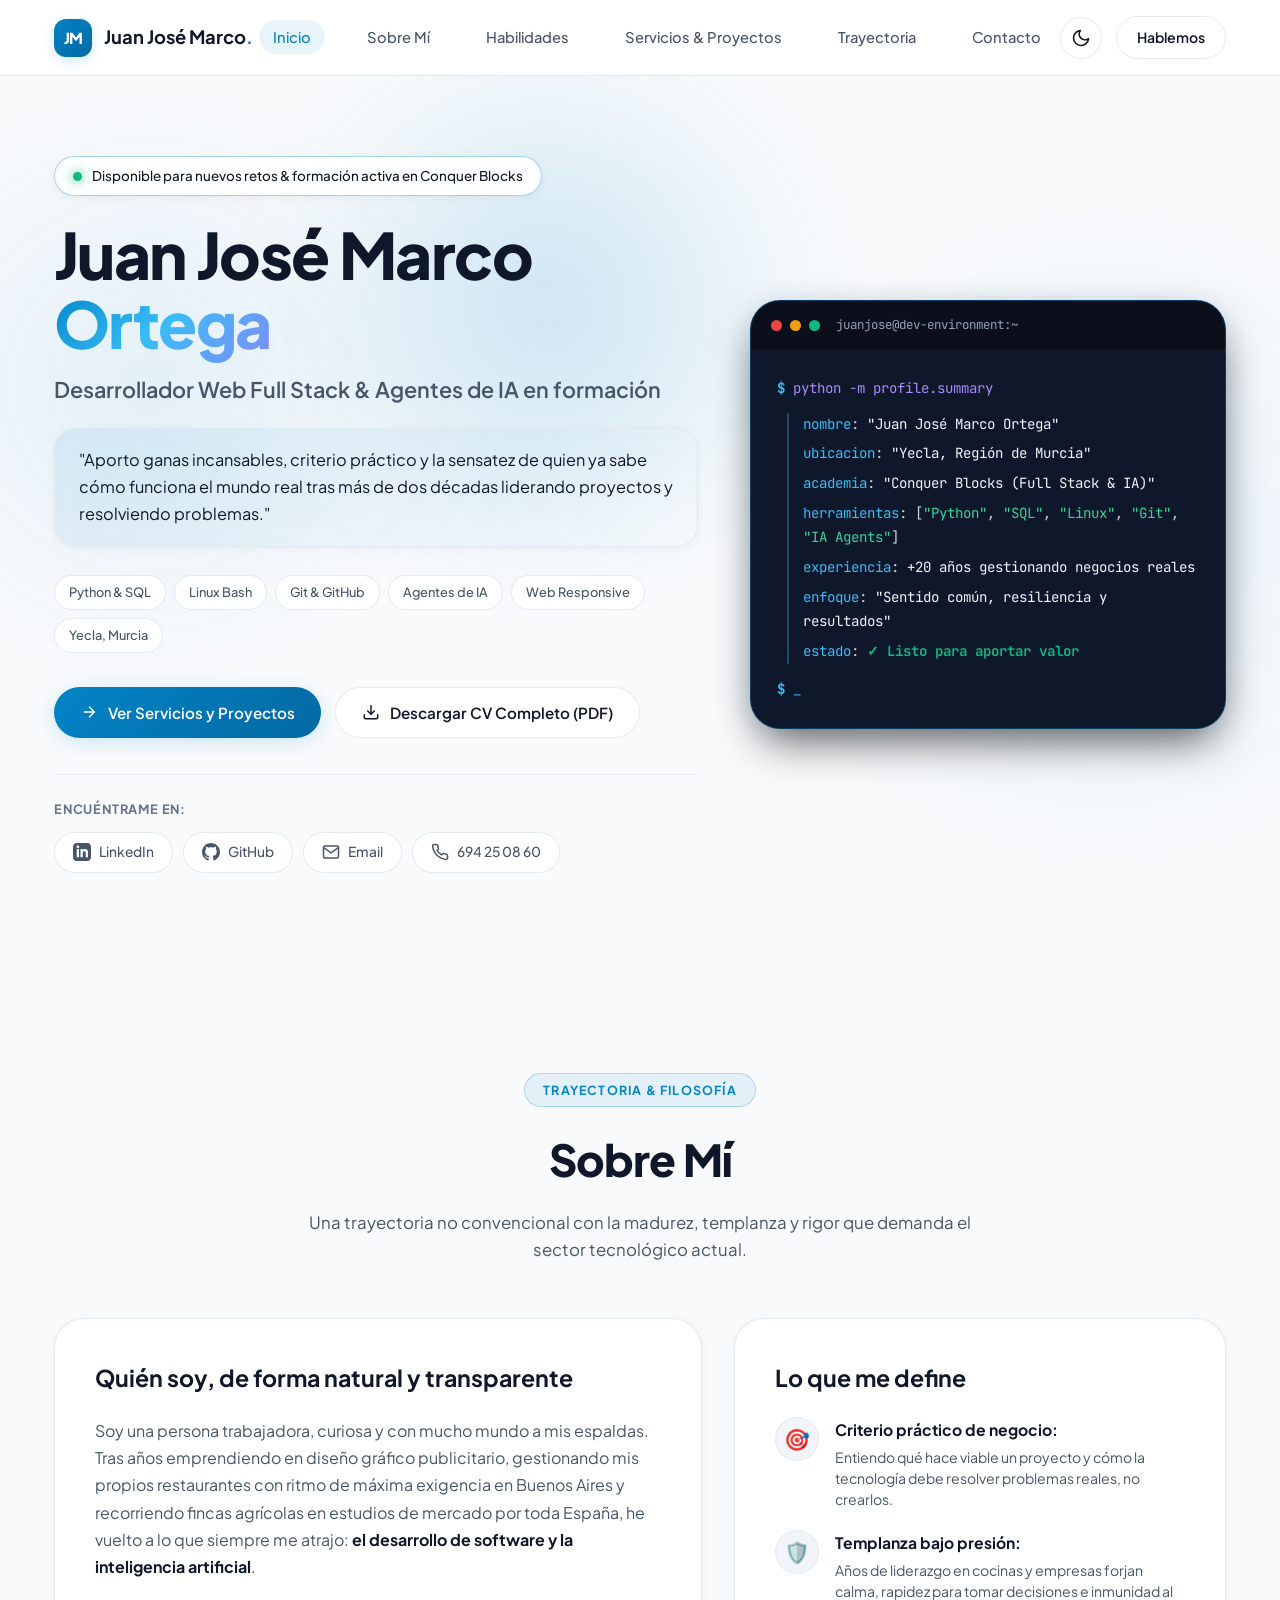
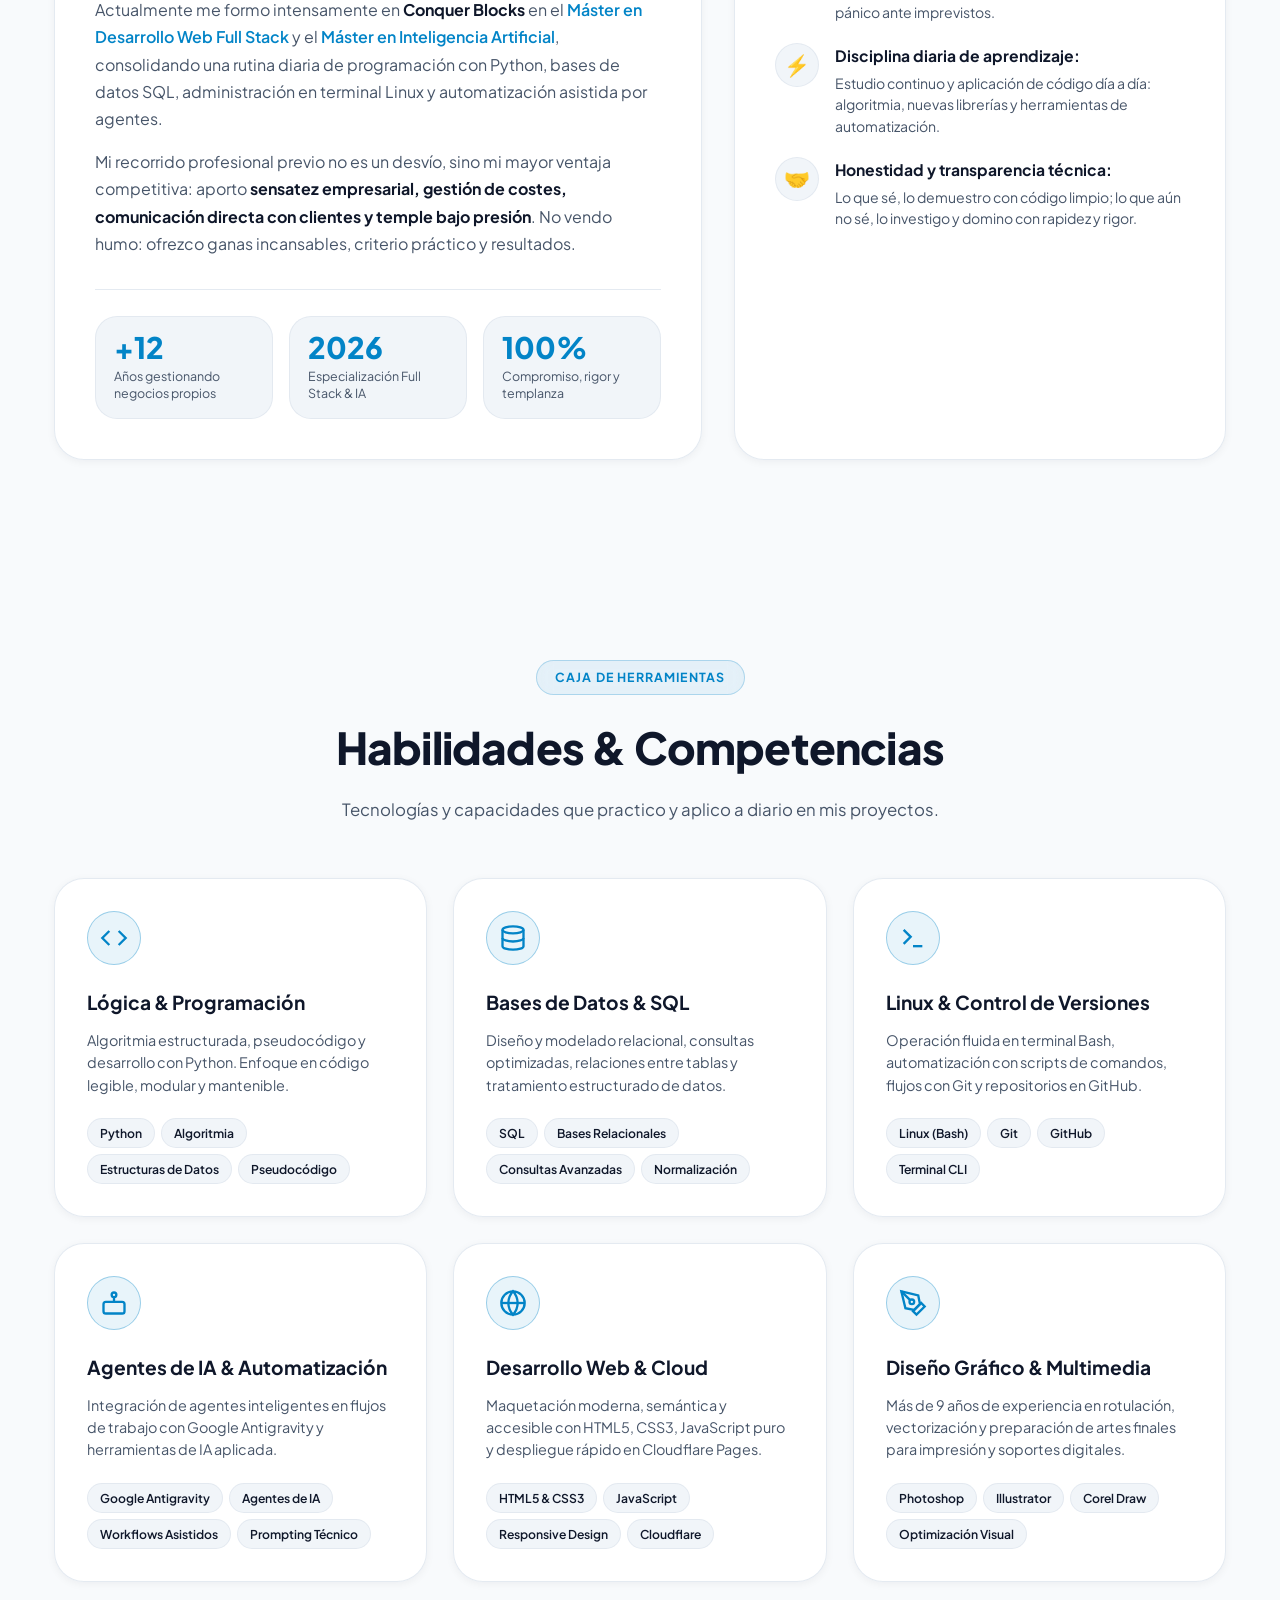
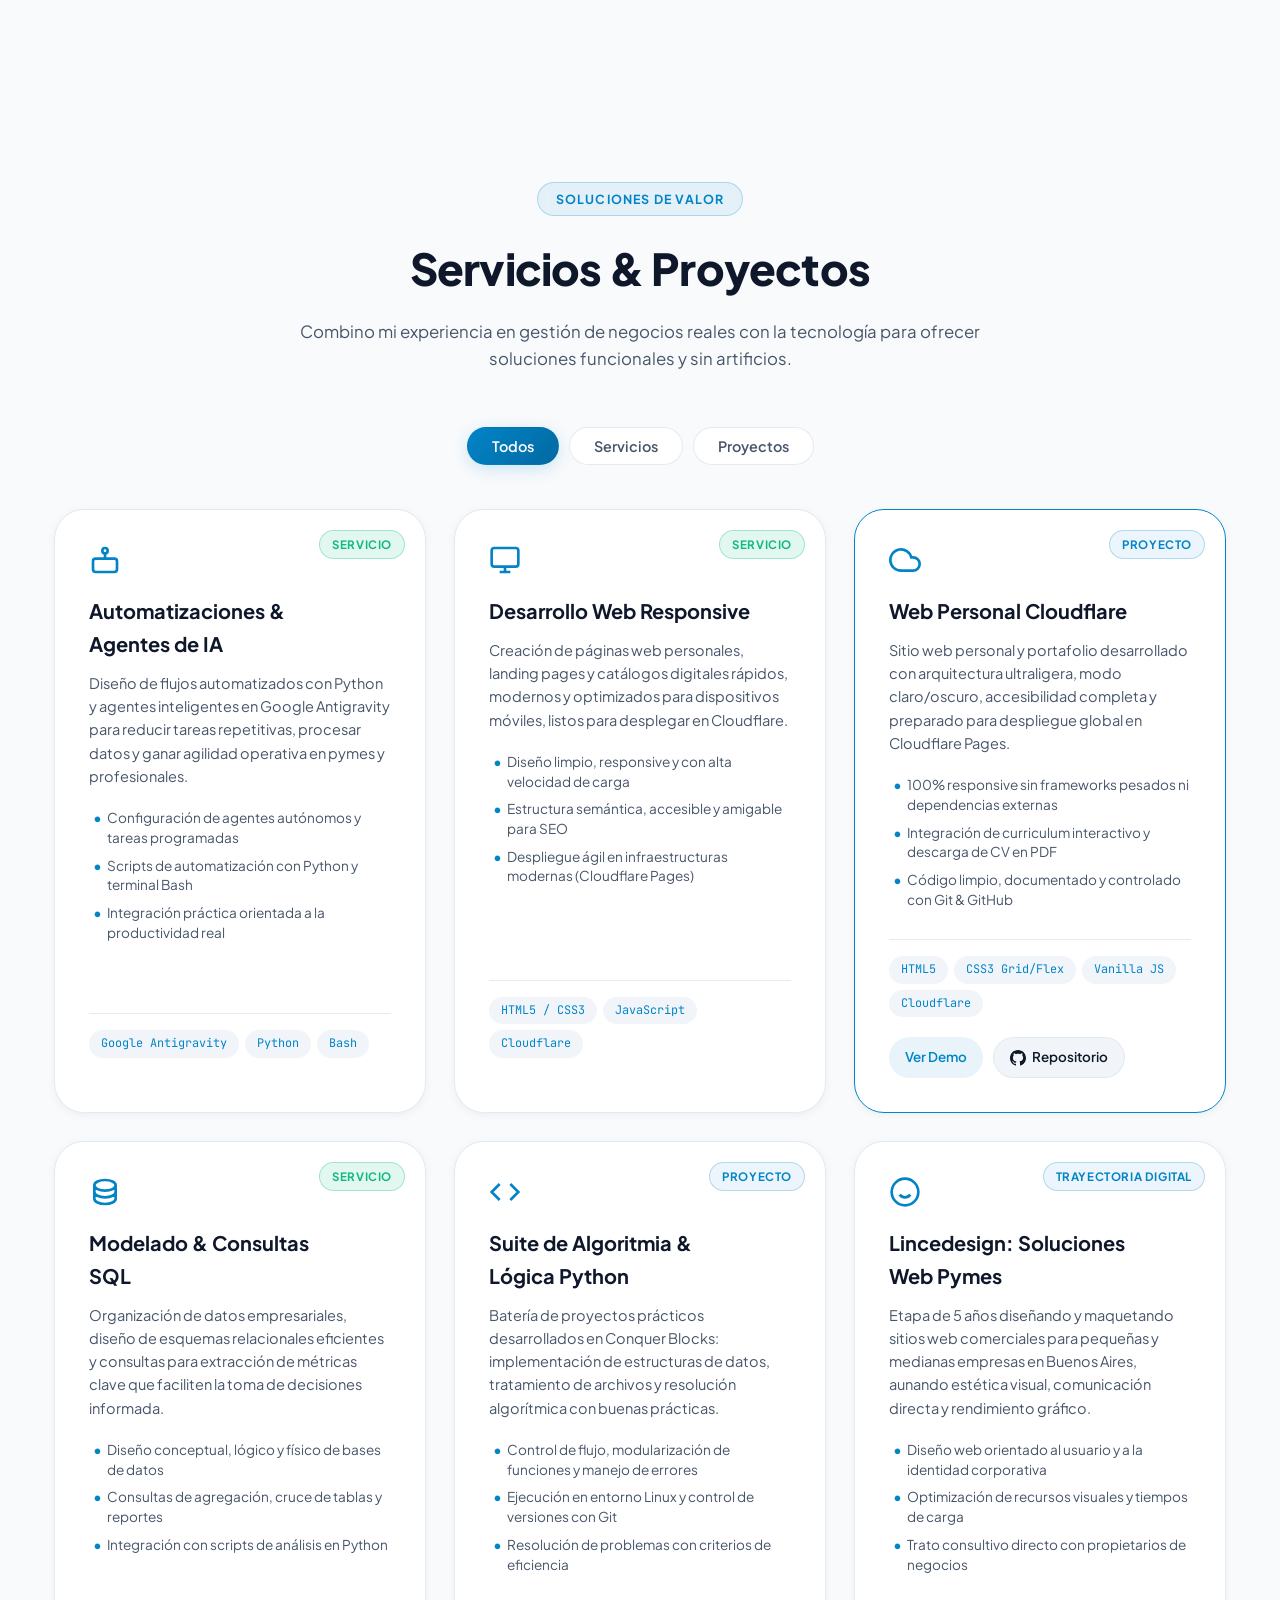
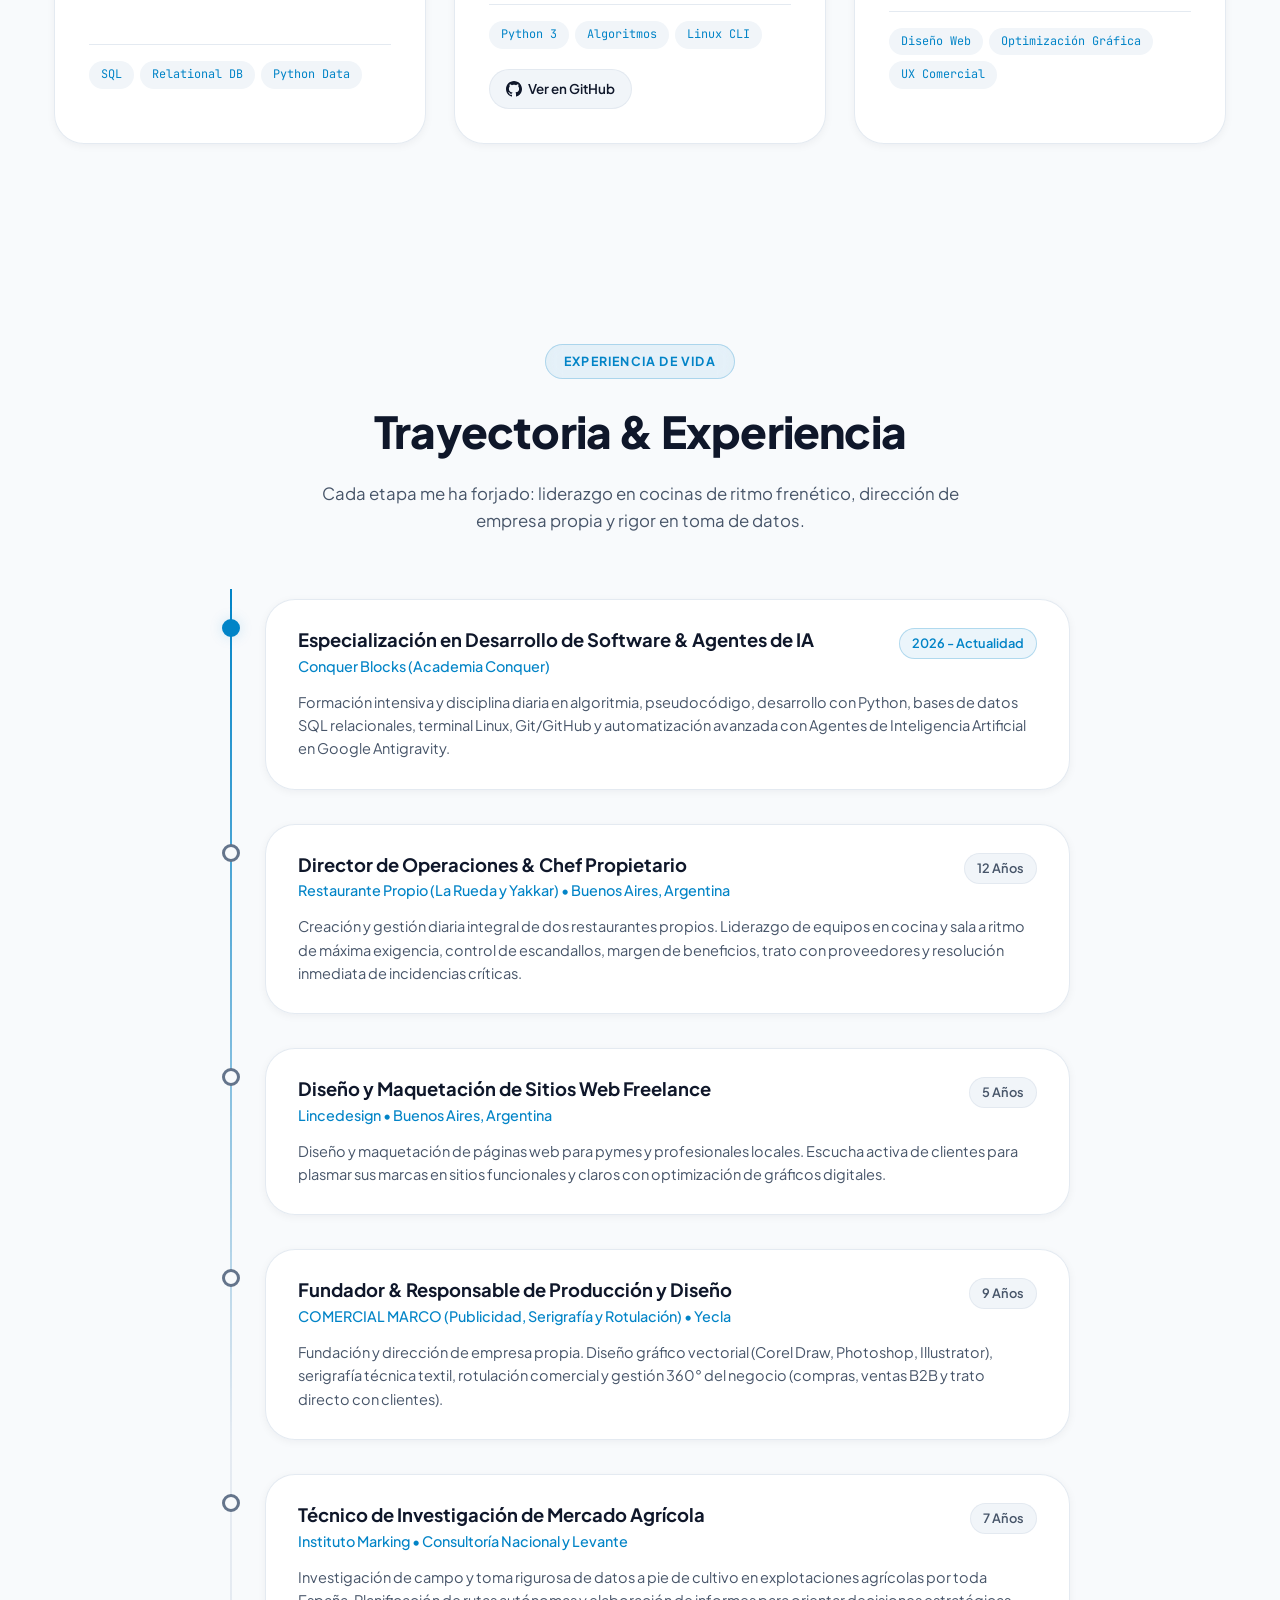
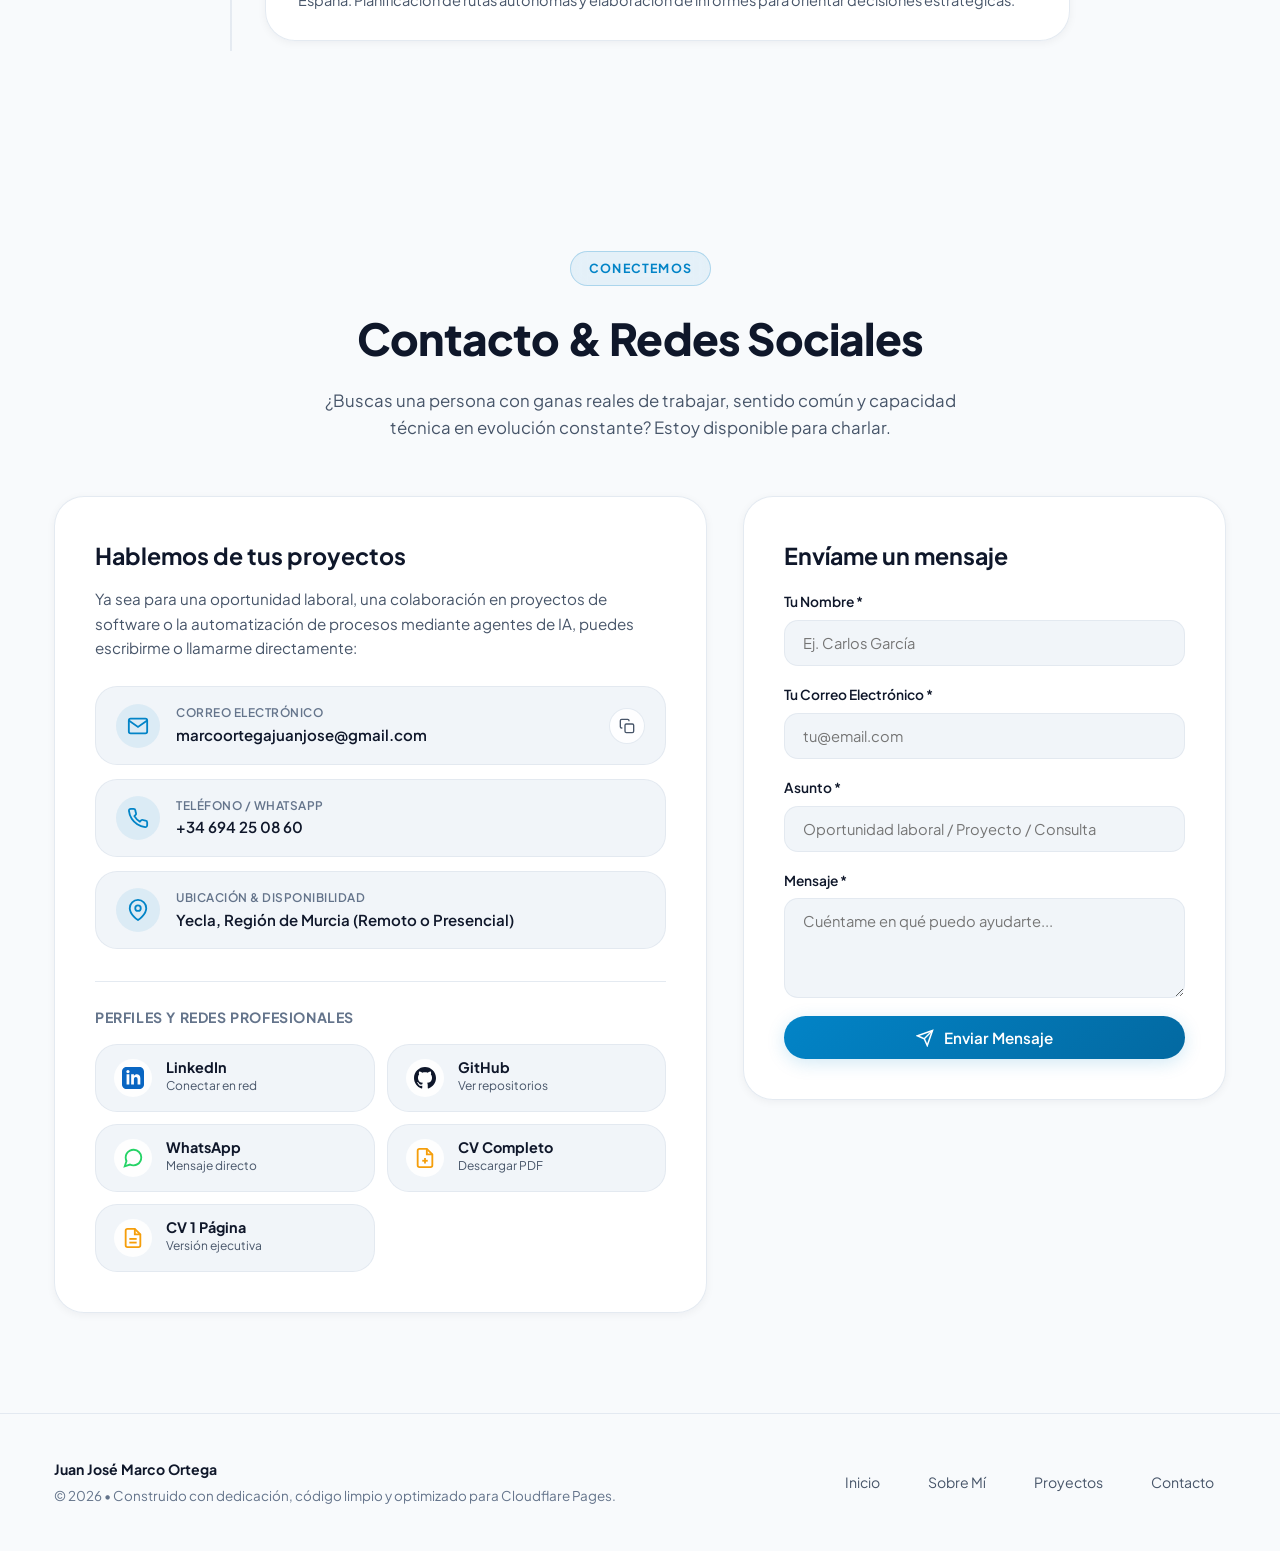
==== commit e35e18d3: "Retoque presentación" ====
--- a/index.html
+++ b/index.html
@@ -99,7 +99,7 @@
 
           <blockquote class="hero-tagline">
             "Aporto ganas incansables, criterio práctico y la sensatez de quien ya sabe cómo funciona el mundo real tras
-            más de una década liderando proyectos y resolviendo problemas."
+            más de dos décadas liderando proyectos y resolviendo problemas."
           </blockquote>
 
           <div class="hero-tags">
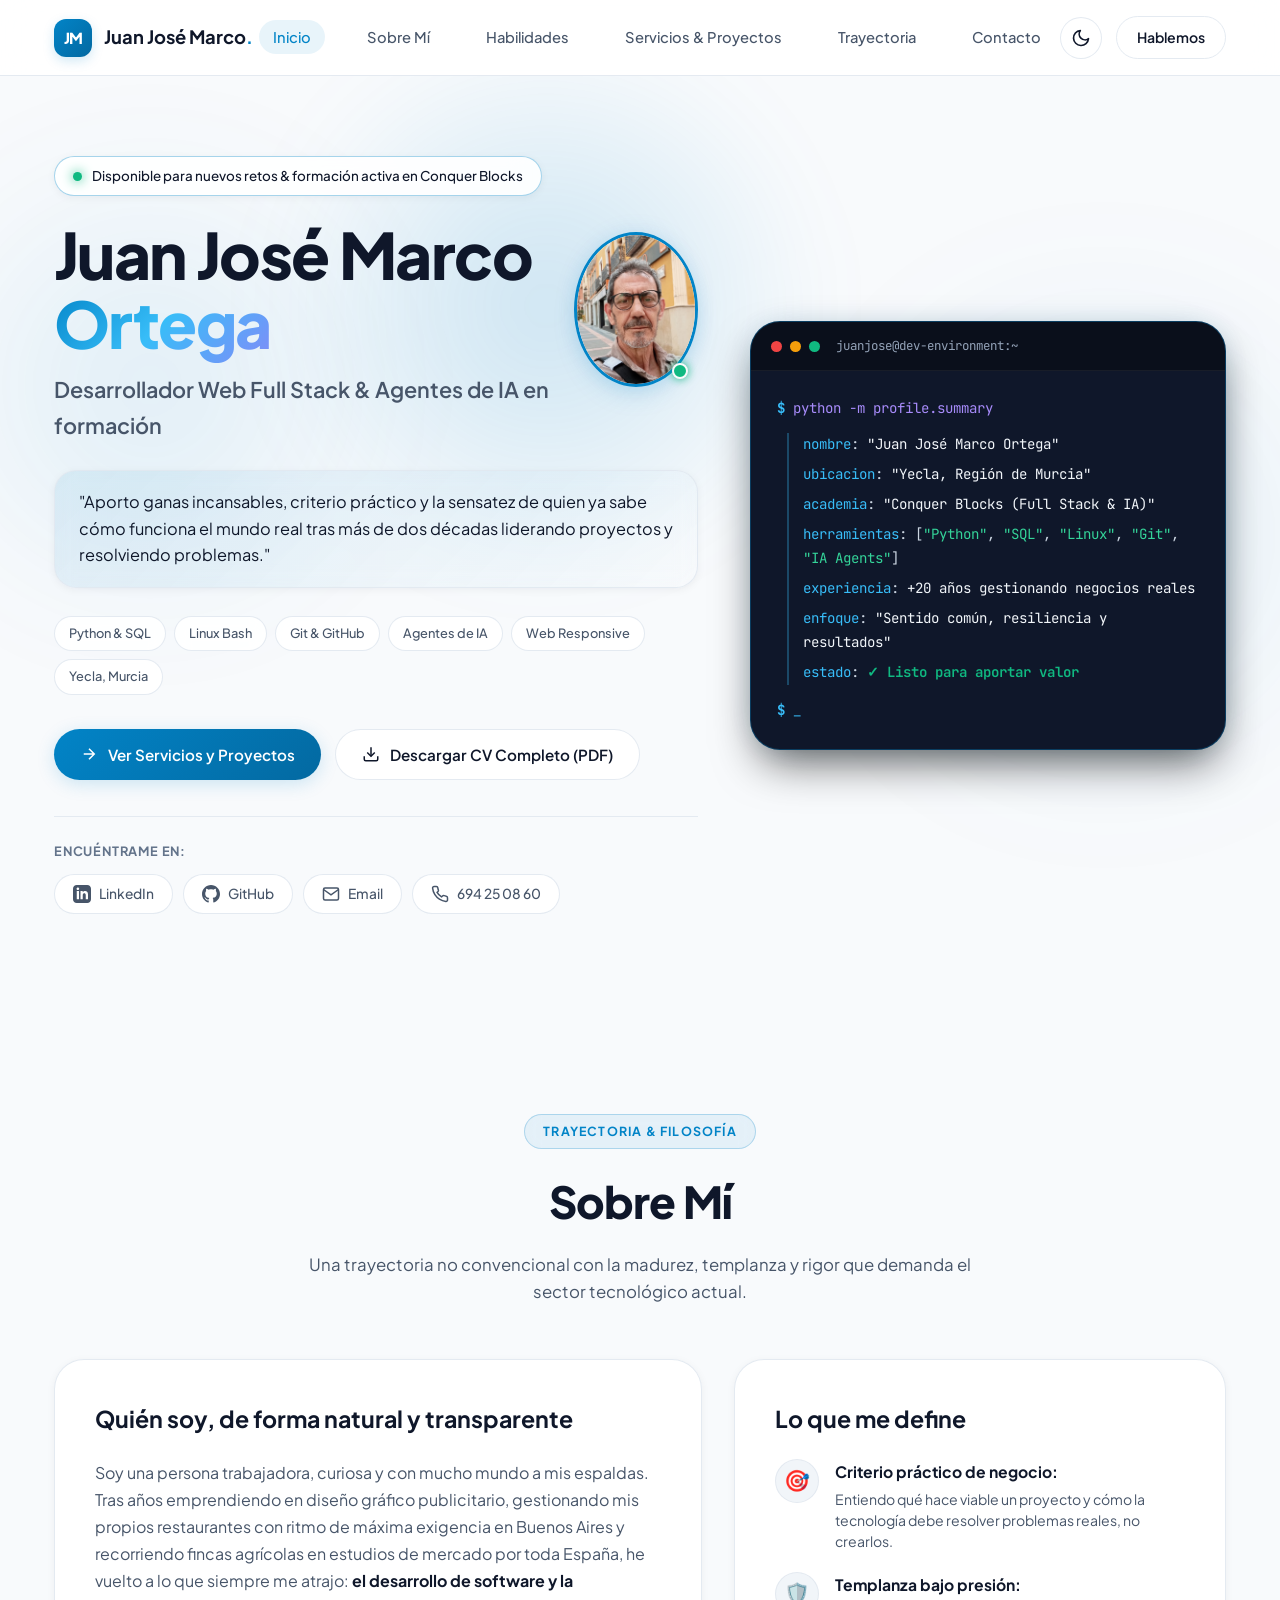
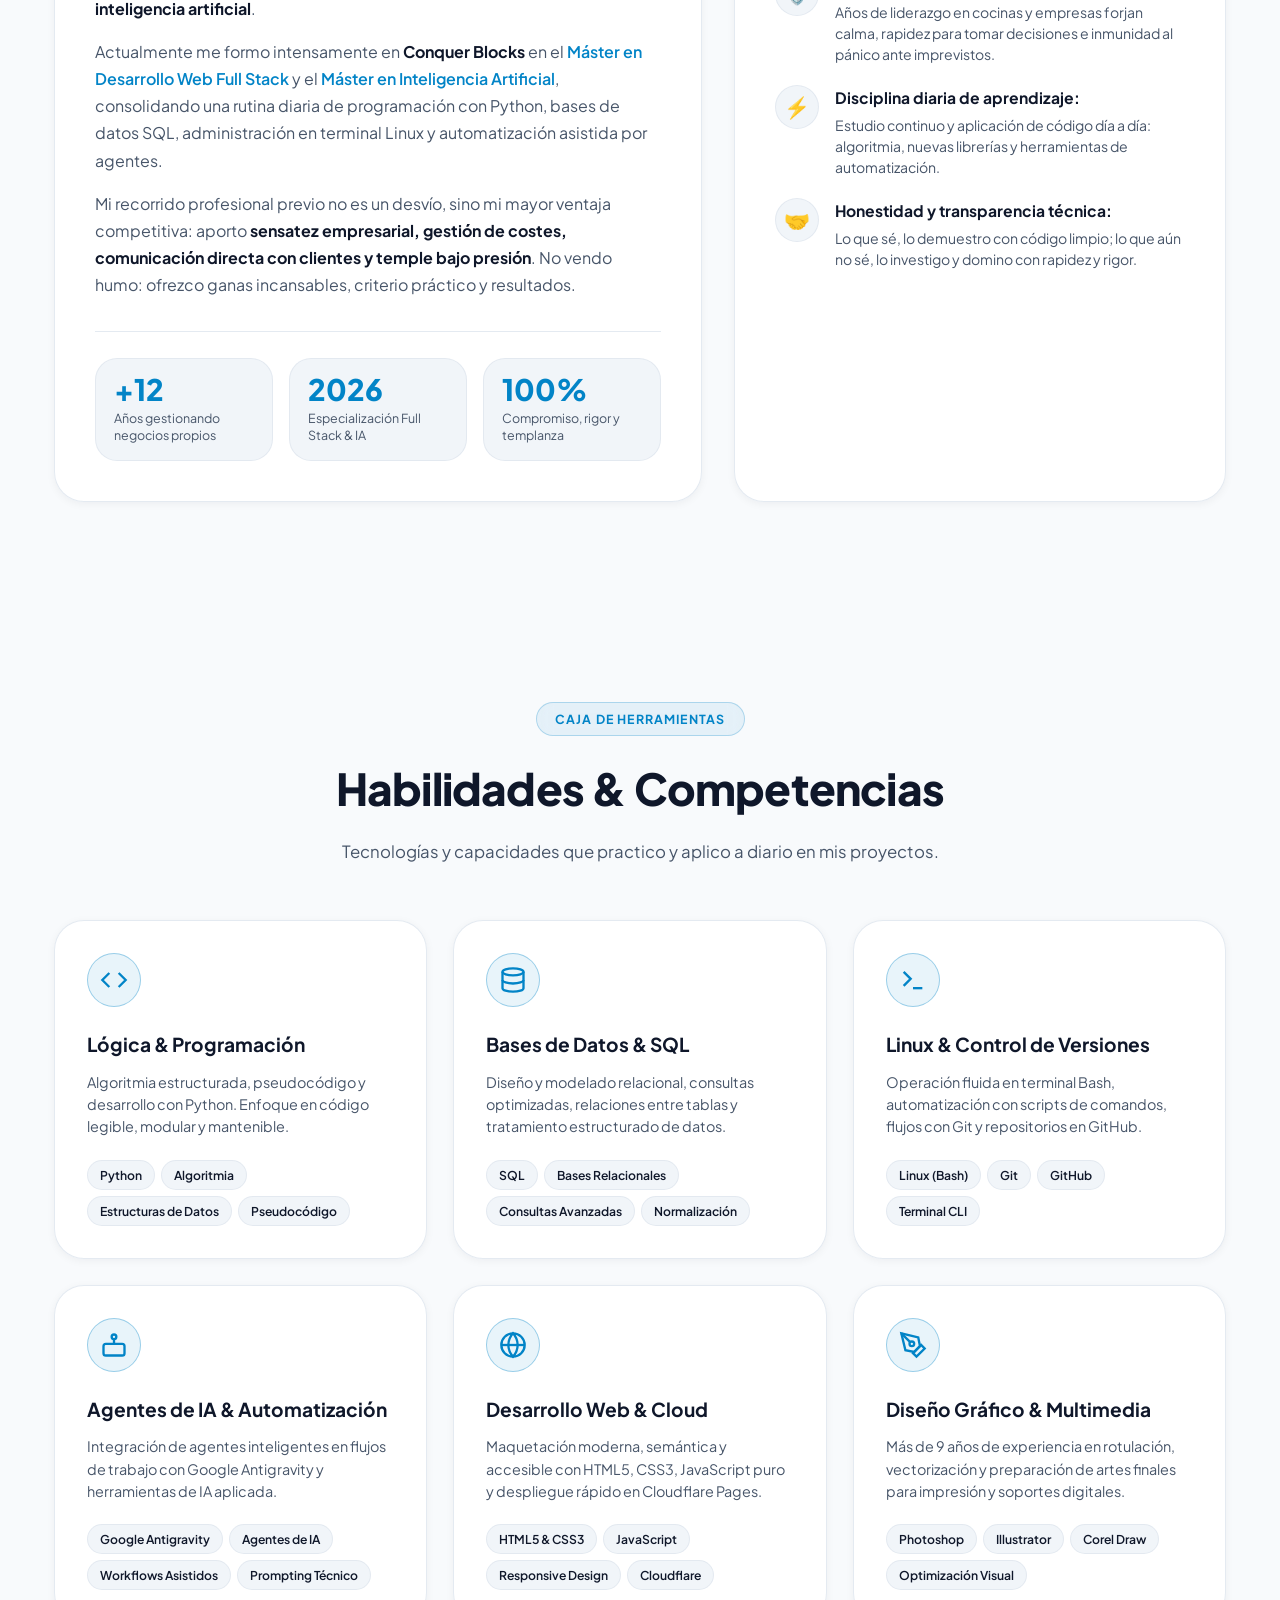
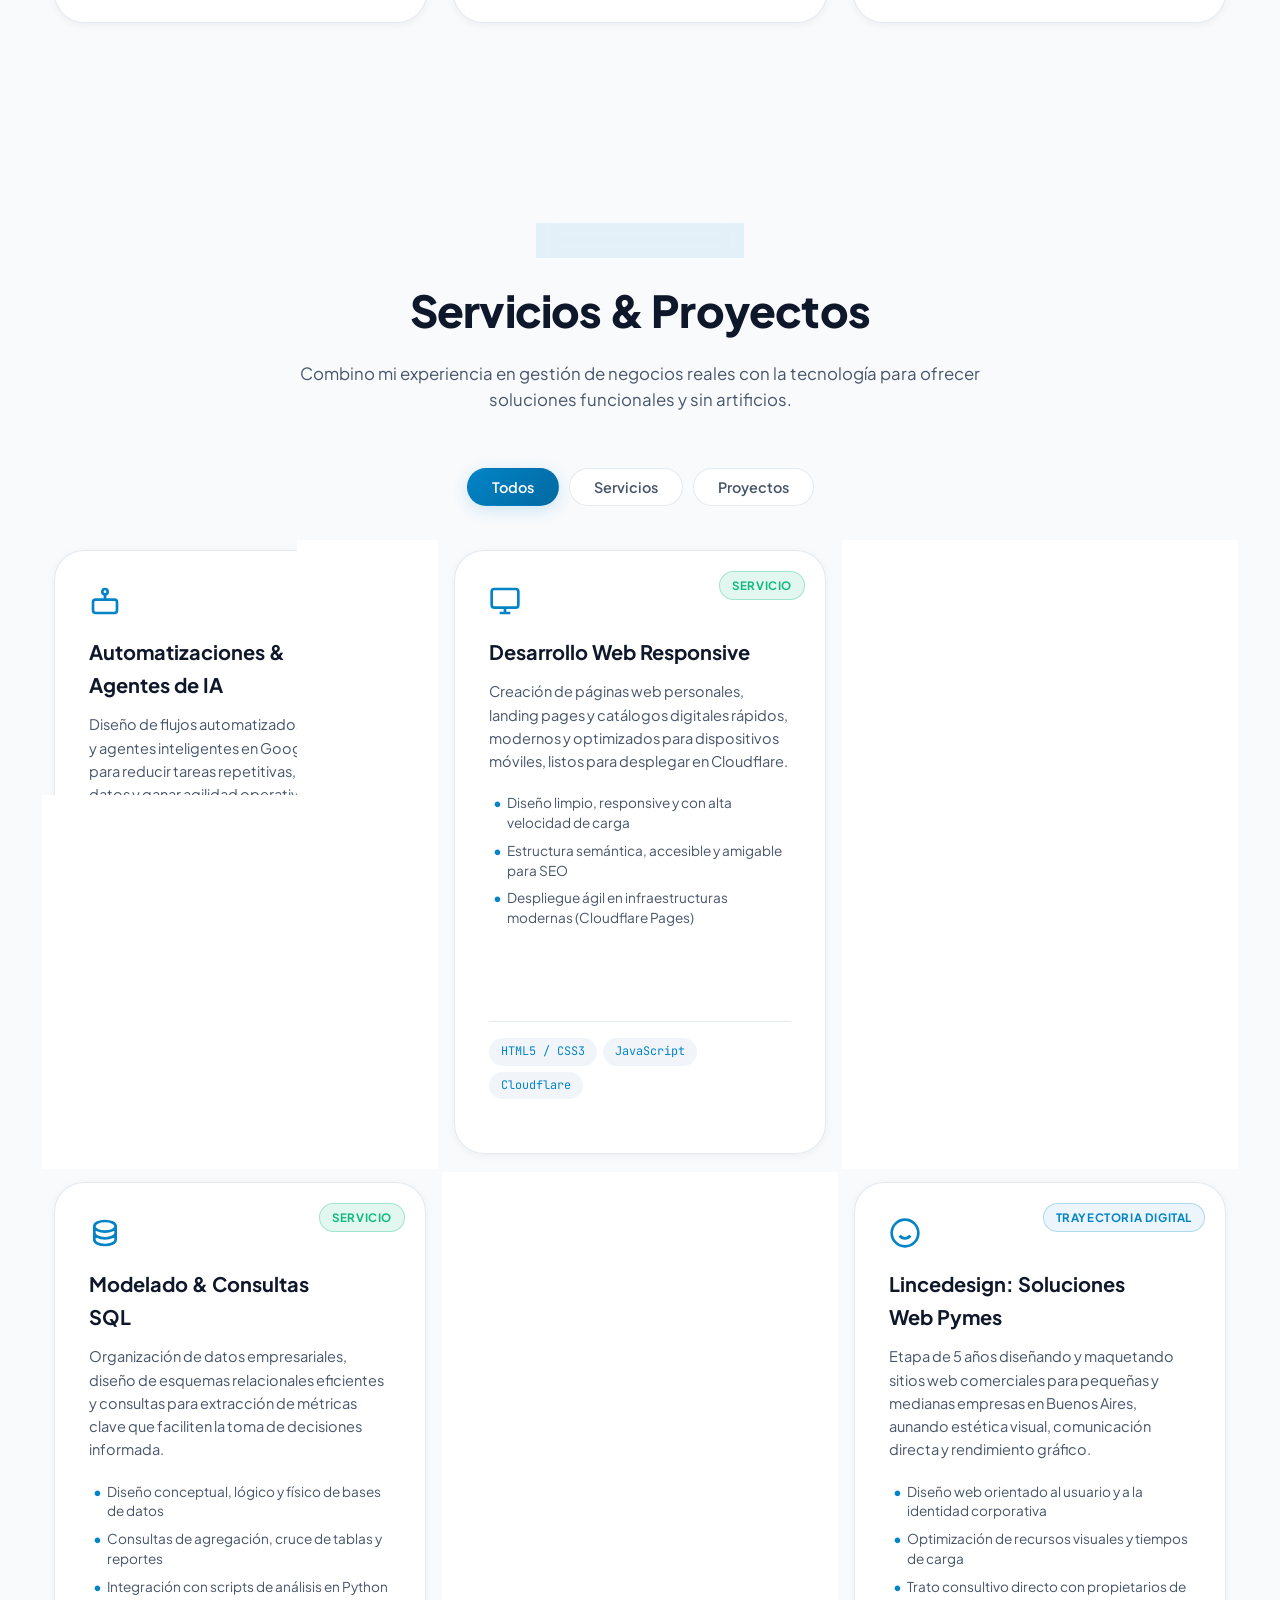
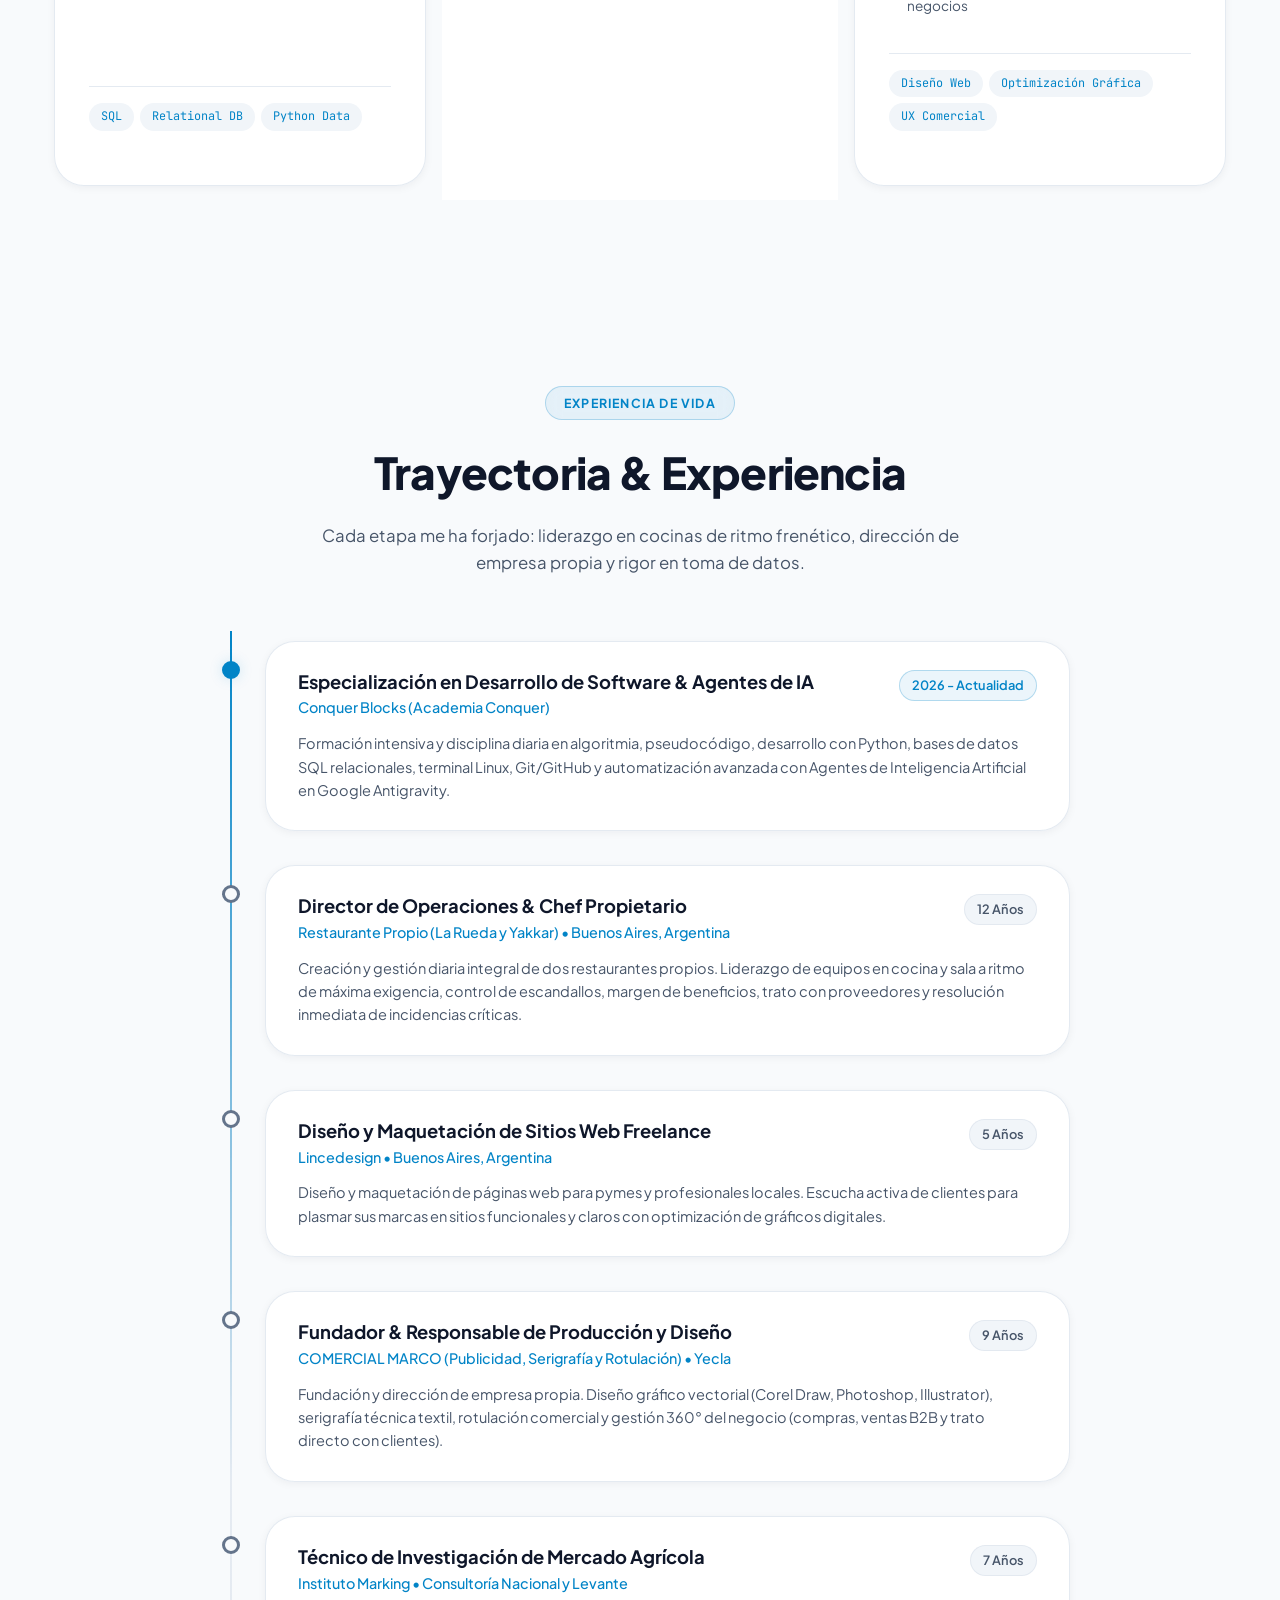
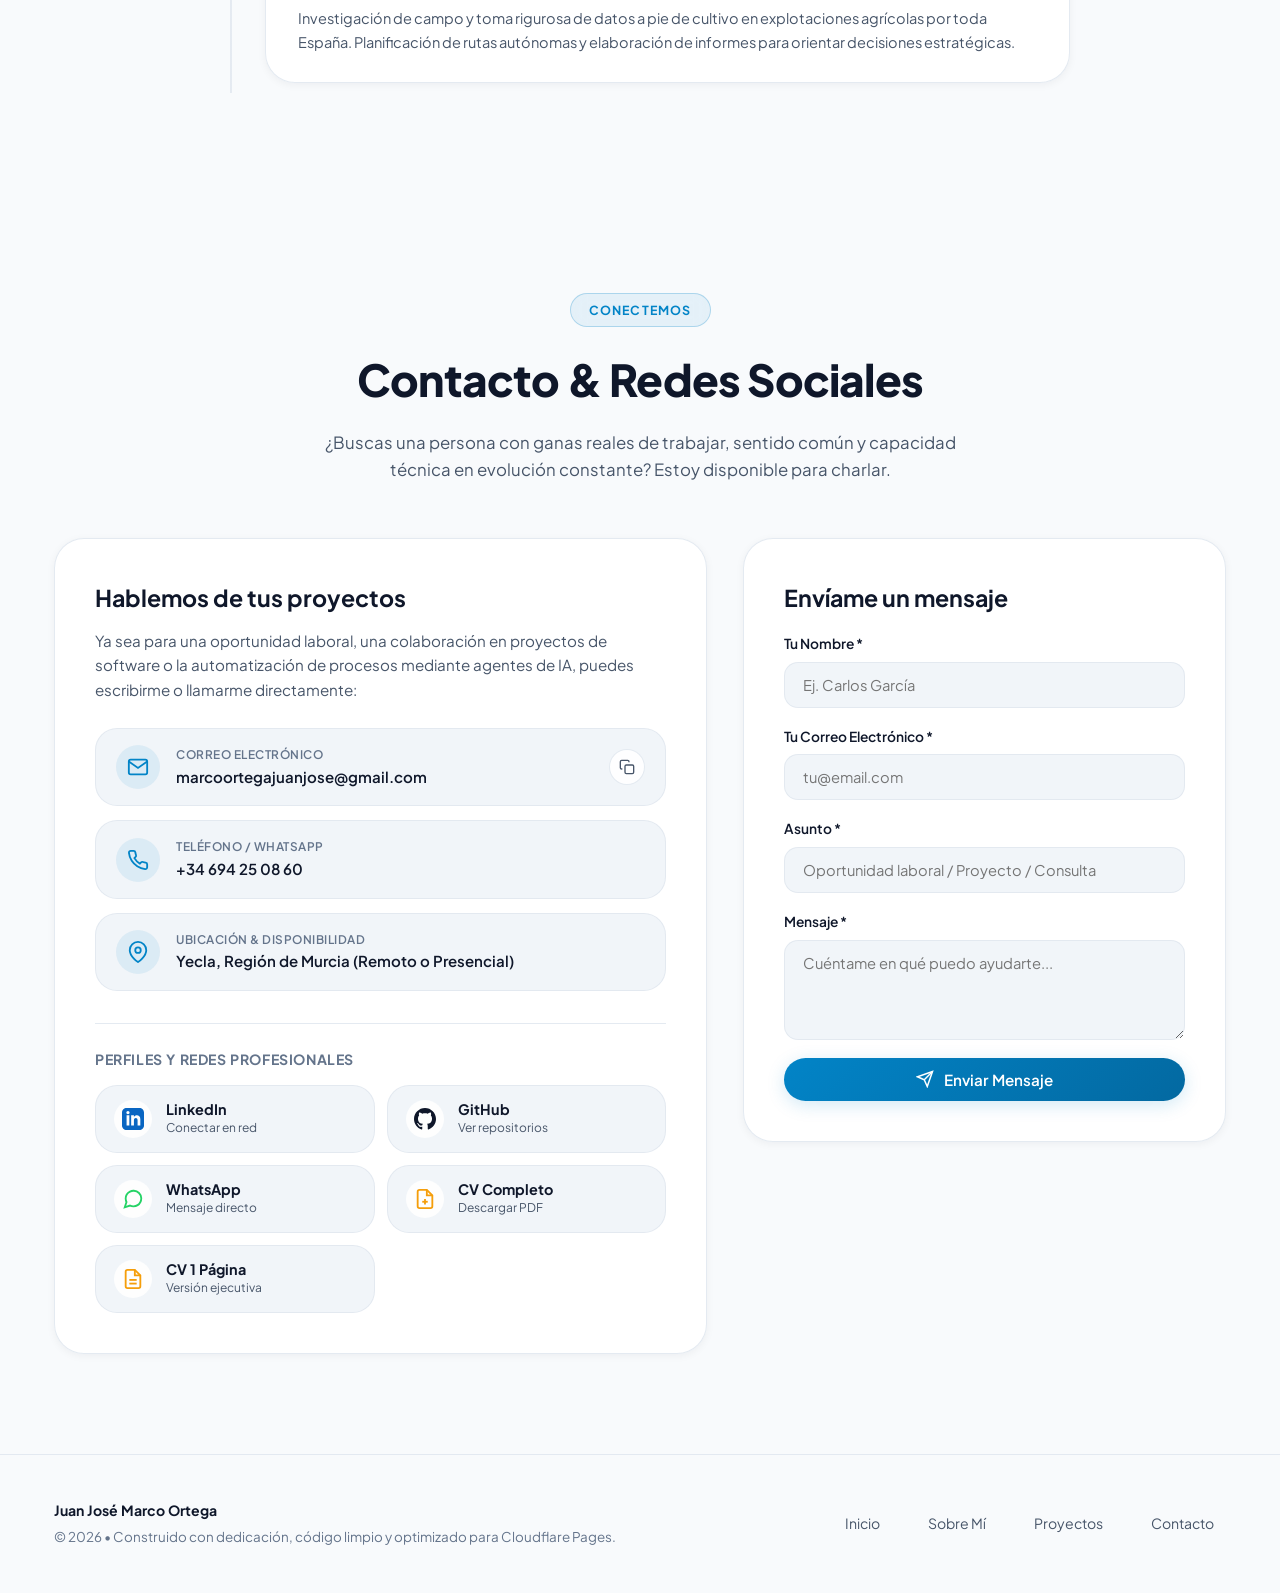
==== commit 242dff42: "feat: integracion de fotografia de perfil en cabecera hero, open graph y actualizacion de cvs" ====
--- a/index.html
+++ b/index.html
@@ -10,7 +10,10 @@
   <meta property="og:title" content="Juan José Marco Ortega | Web Personal & Portafolio">
   <meta property="og:description"
     content="Desarrollo de Software, Python, SQL, Linux y Agentes de IA en Conquer Blocks. Más de una década de experiencia gestionando proyectos reales.">
+  <meta property="og:image" content="foto_perfil.jpg">
   <meta property="og:type" content="website">
+  <meta name="twitter:card" content="summary_large_image">
+  <meta name="twitter:image" content="foto_perfil.jpg">
   <title>Juan José Marco Ortega | Desarrollador Web & Agentes IA</title>
 
   <link rel="icon" type="image/svg+xml" href="favicon.svg">
@@ -84,18 +87,26 @@
     <section class="hero-section" id="hero">
       <div class="container hero-container">
         <div class="hero-content">
-          <div class="status-pill">
-            <span class="status-dot"></span>
-            <span>Disponible para nuevos retos & formación activa en Conquer Blocks</span>
-          </div>
-
-          <h1 class="hero-name">
-            Juan José Marco <span class="hero-surname">Ortega</span>
-          </h1>
-
-          <p class="hero-role">
-            Desarrollador Web Full Stack & Agentes de IA en formación
-          </p>
+          <div class="hero-header-top">
+            <div class="hero-title-area">
+              <div class="status-pill">
+                <span class="status-dot"></span>
+                <span>Disponible para nuevos retos & formación activa en Conquer Blocks</span>
+              </div>
+
+              <h1 class="hero-name">
+                Juan José Marco <span class="hero-surname">Ortega</span>
+              </h1>
+
+              <p class="hero-role">
+                Desarrollador Web Full Stack & Agentes de IA en formación
+              </p>
+            </div>
+
+            <div class="header-photo">
+              <img src="foto_perfil_oval.png" alt="Juan José Marco Ortega" class="profile-photo">
+            </div>
+          </div>
 
           <blockquote class="hero-tagline">
             "Aporto ganas incansables, criterio práctico y la sensatez de quien ya sabe cómo funciona el mundo real tras
--- a/style.css
+++ b/style.css
@@ -461,6 +461,57 @@
   gap: 52px;
   position: relative;
   z-index: 1;
+}
+
+/* Cabecera del Hero con Foto de Perfil Integrada */
+.hero-header-top {
+  display: flex;
+  align-items: center;
+  justify-content: space-between;
+  gap: 24px;
+  margin-bottom: 6px;
+}
+
+.hero-title-area {
+  flex: 1;
+}
+
+.header-photo {
+  flex-shrink: 0;
+  display: flex;
+  align-items: center;
+  justify-content: center;
+  position: relative;
+}
+
+.profile-photo {
+  width: 124px;
+  height: 155px;
+  border-radius: 50%;
+  object-fit: cover;
+  display: block;
+  border: 3px solid var(--accent-primary);
+  box-shadow: 0 10px 28px -6px var(--accent-glow), 0 0 24px -4px var(--accent-glow);
+  background: var(--bg-card);
+  transition: transform var(--transition-normal), box-shadow var(--transition-normal);
+}
+
+.profile-photo:hover {
+  transform: scale(1.05) rotate(1deg);
+  box-shadow: 0 16px 36px -4px var(--accent-glow), 0 0 32px -2px var(--accent-glow);
+}
+
+.header-photo::after {
+  content: '';
+  position: absolute;
+  bottom: 8px;
+  right: 10px;
+  width: 16px;
+  height: 16px;
+  border-radius: 50%;
+  background-color: #10b981;
+  border: 2.5px solid var(--bg-primary);
+  box-shadow: 0 0 10px #10b981;
 }
 
 .status-pill {
@@ -1693,6 +1744,25 @@
     padding: 40px 0 60px 0;
   }
 
+  .hero-header-top {
+    flex-direction: row;
+    align-items: center;
+    gap: 16px;
+  }
+
+  .profile-photo {
+    width: 96px;
+    height: 120px;
+    border-width: 2.5px;
+  }
+
+  .header-photo::after {
+    bottom: 4px;
+    right: 6px;
+    width: 14px;
+    height: 14px;
+  }
+
   .skills-grid {
     grid-template-columns: 1fr;
   }
@@ -1737,3 +1807,38 @@
     justify-content: center;
   }
 }
+
+/* Pantallas Pequeñas (<= 480px) */
+@media (max-width: 480px) {
+  .hero-header-top {
+    flex-direction: column-reverse;
+    align-items: center;
+    text-align: center;
+  }
+
+  .status-pill {
+    font-size: 0.76rem;
+    padding: 6px 14px;
+  }
+
+  .hero-name {
+    font-size: 2.2rem;
+  }
+
+  .hero-tags {
+    justify-content: center;
+  }
+
+  .hero-actions {
+    flex-direction: column;
+    width: 100%;
+  }
+
+  .hero-actions .btn {
+    width: 100%;
+  }
+
+  .social-icons-group {
+    justify-content: center;
+  }
+}
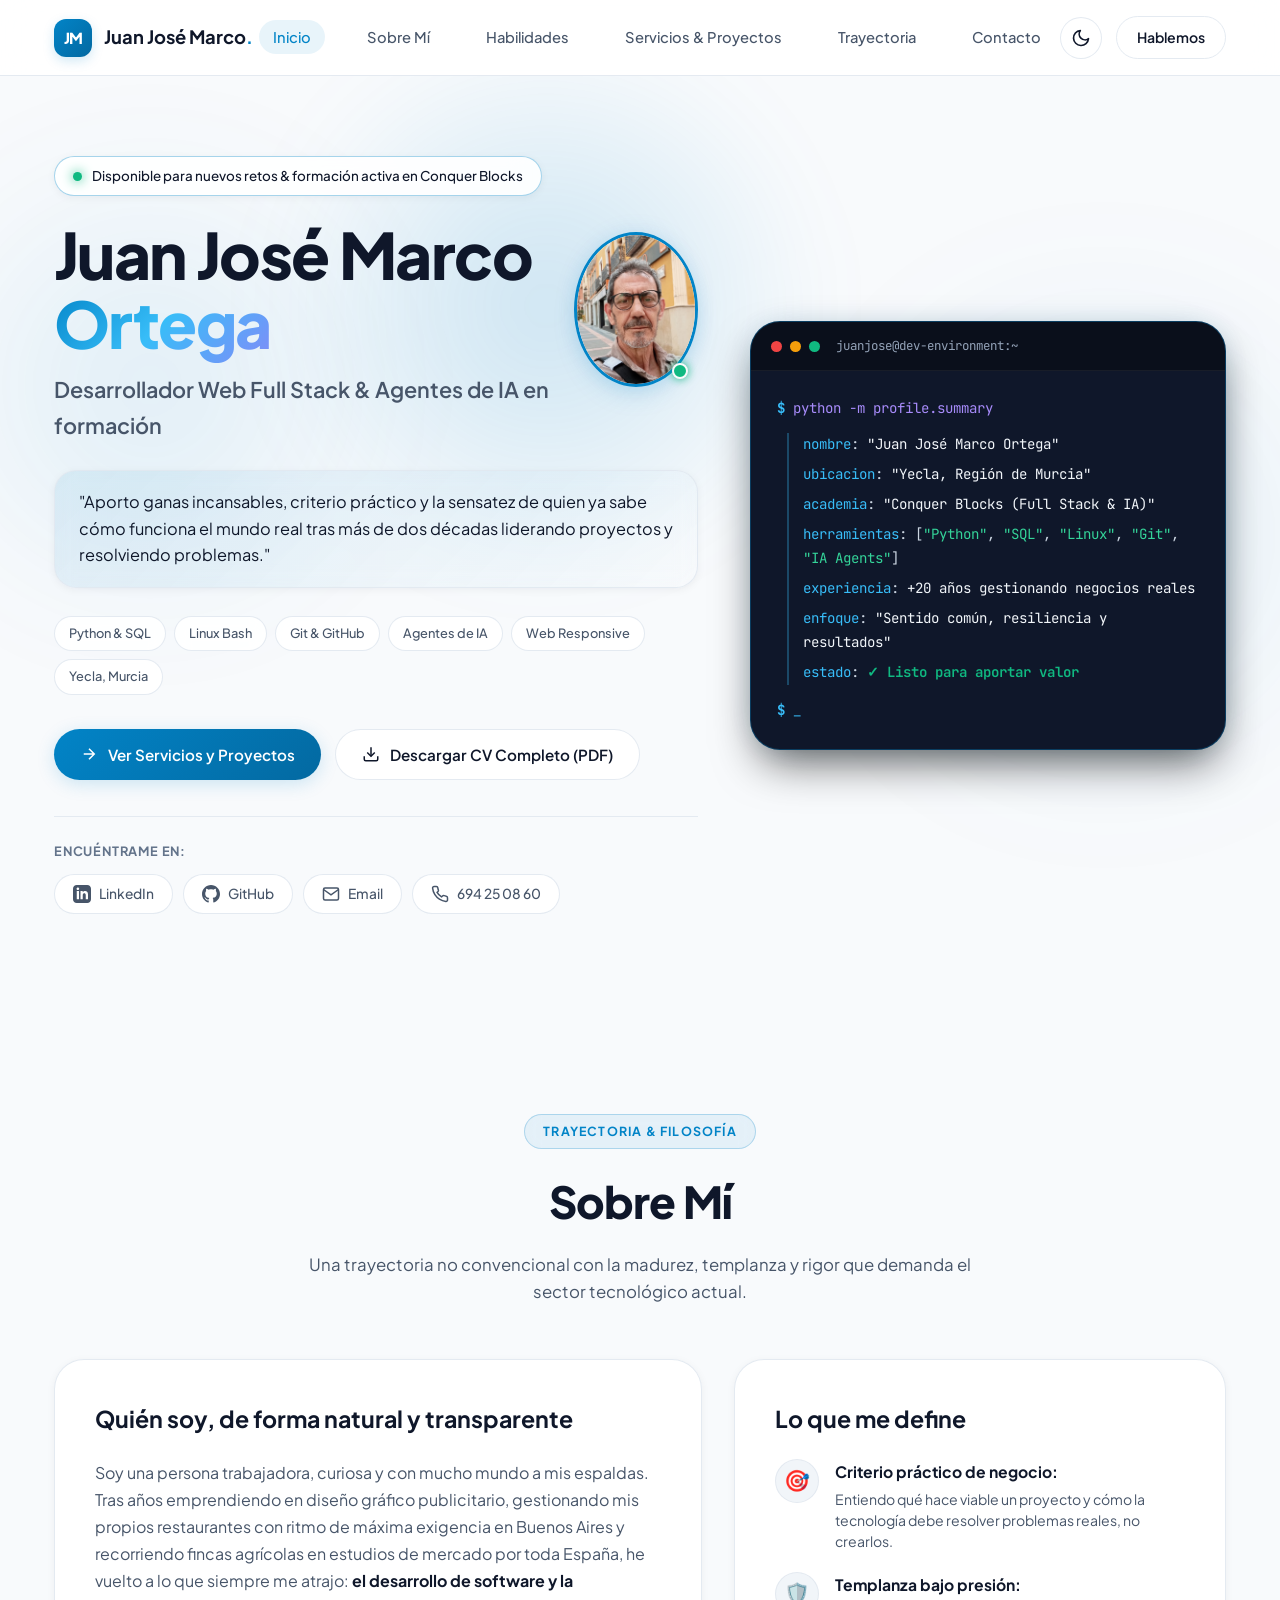
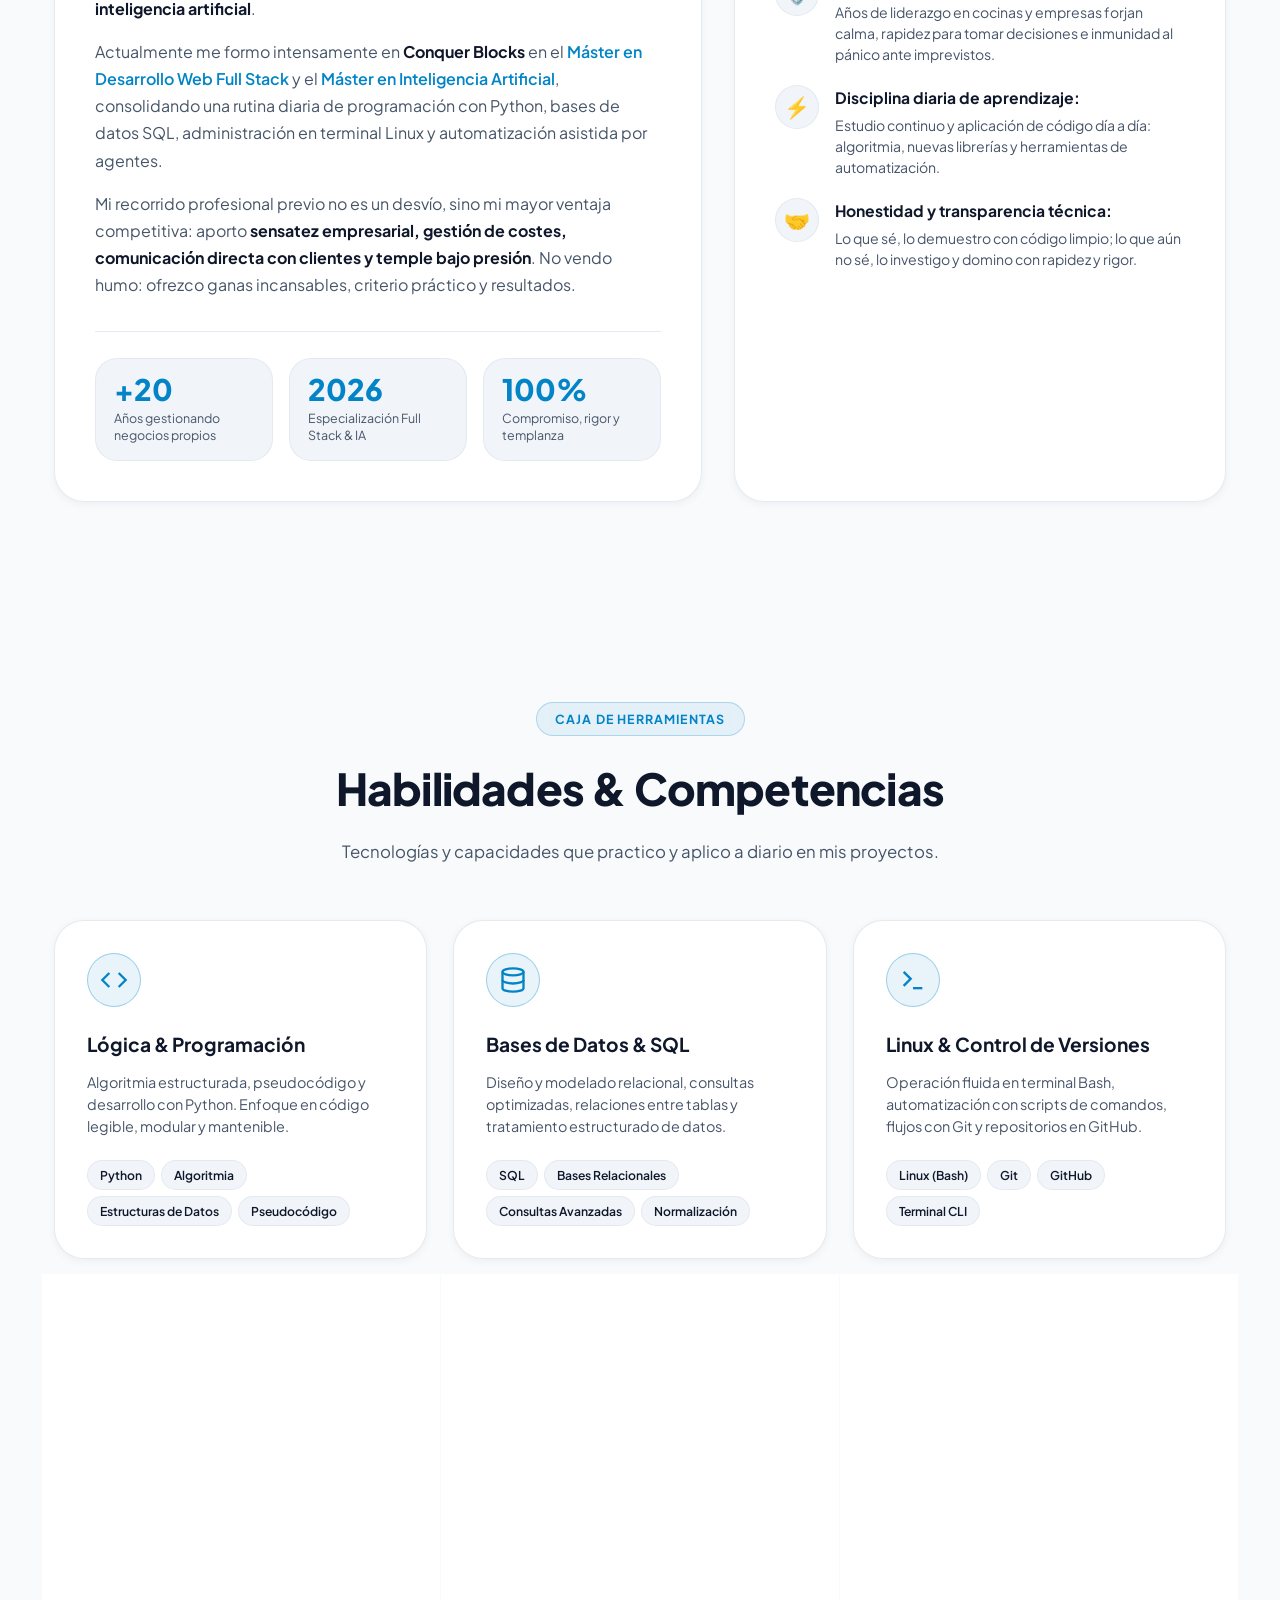
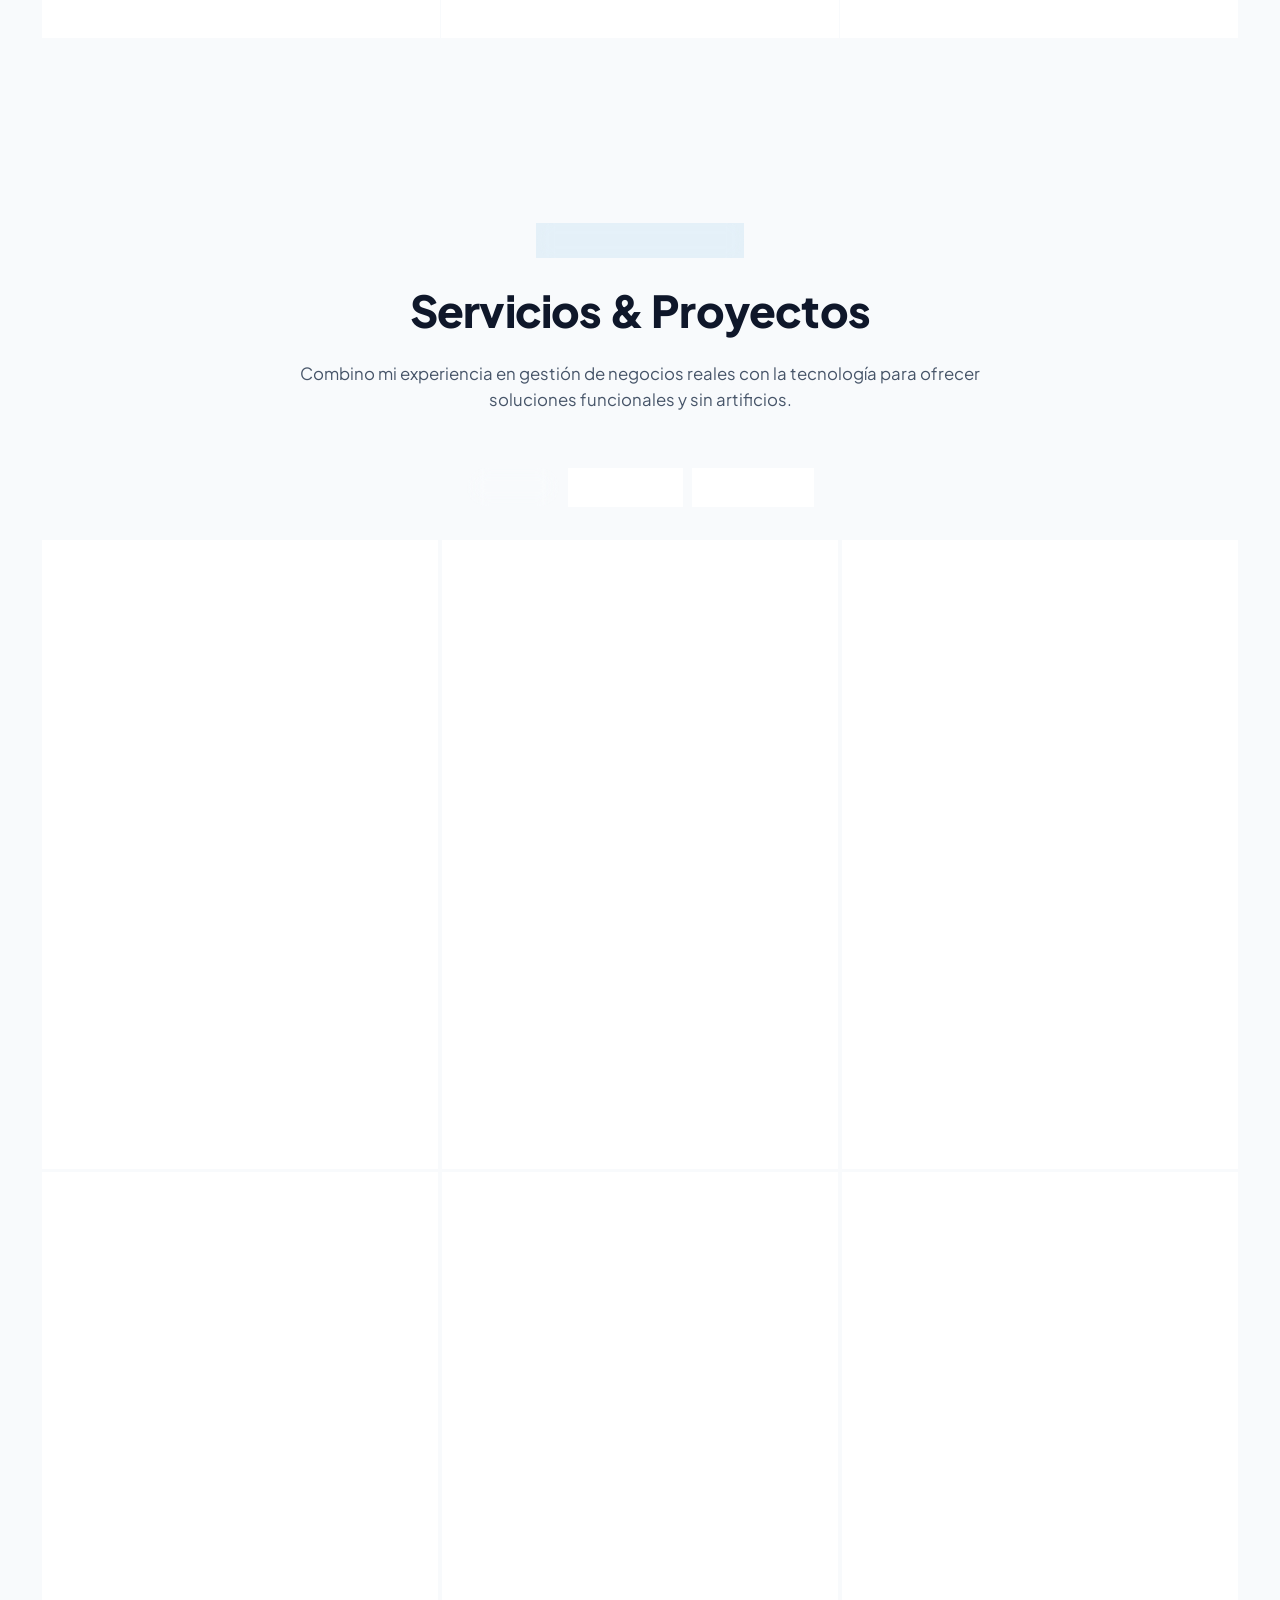
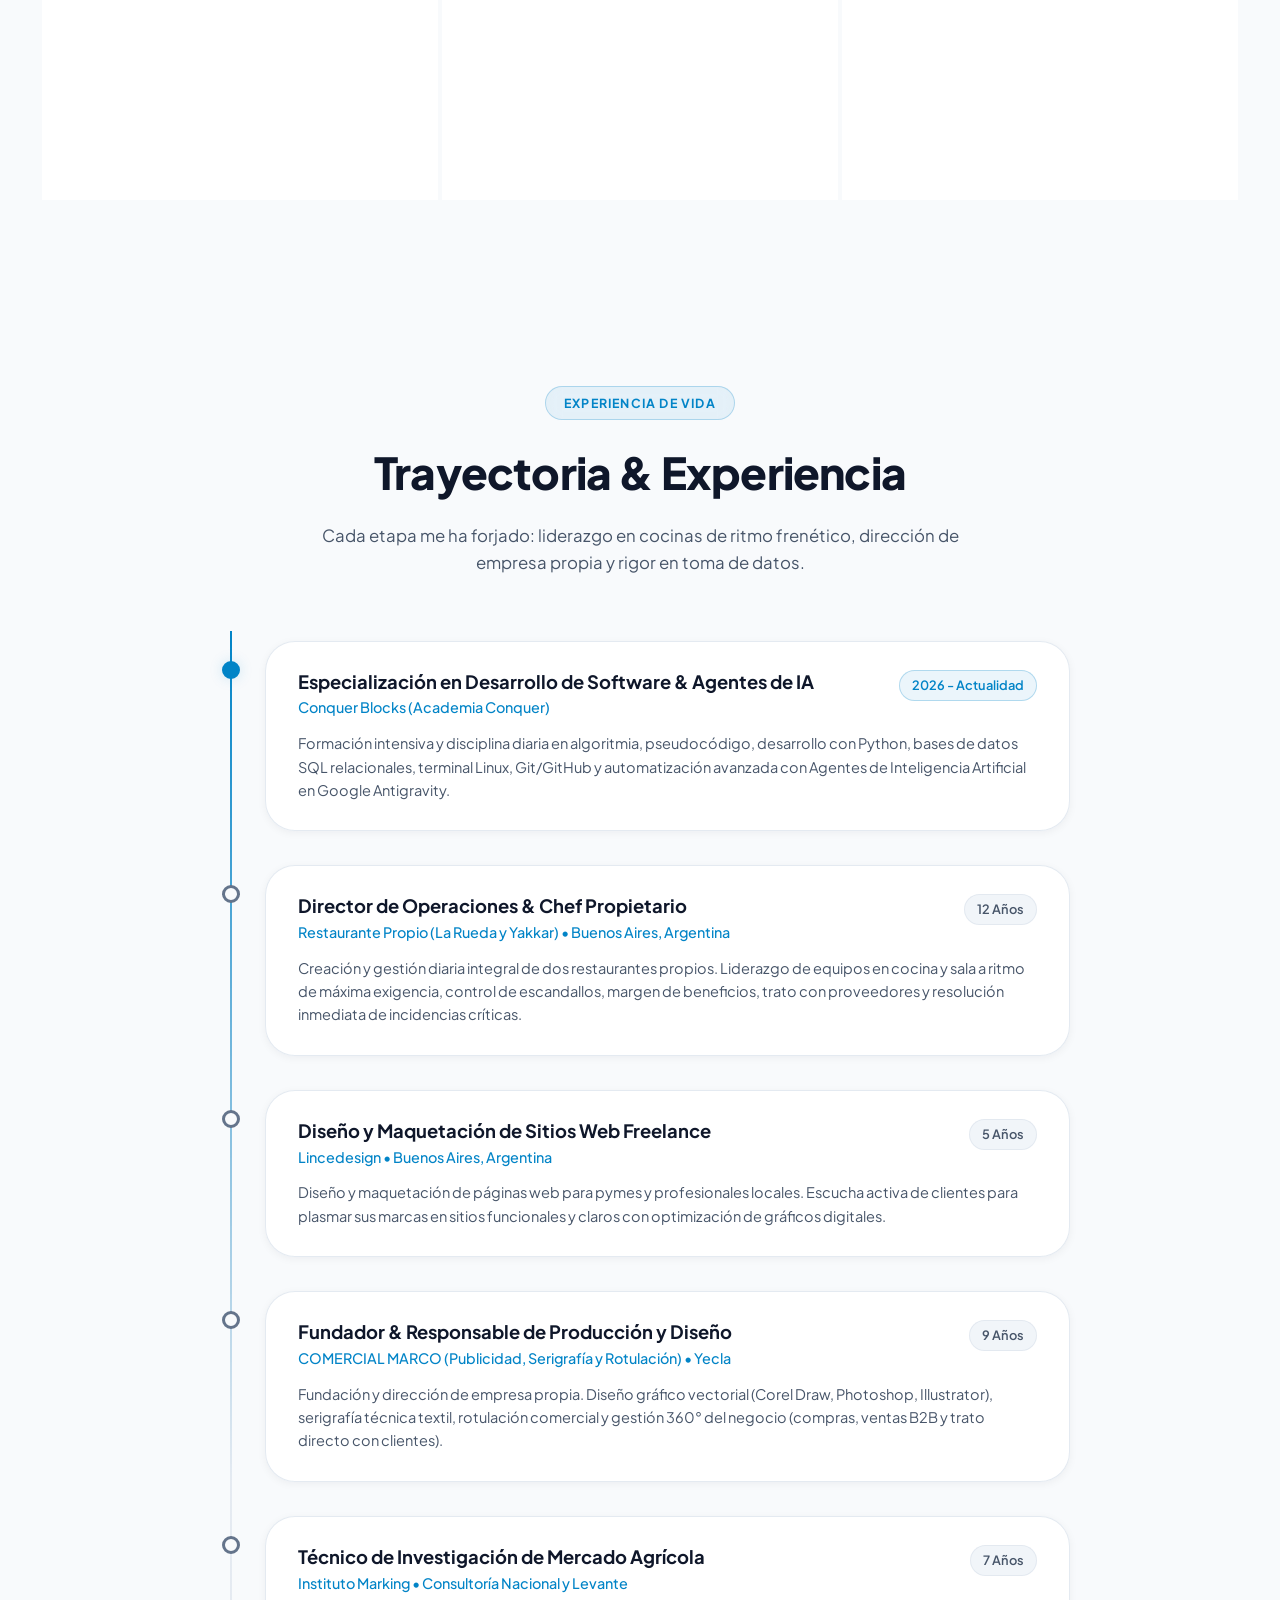
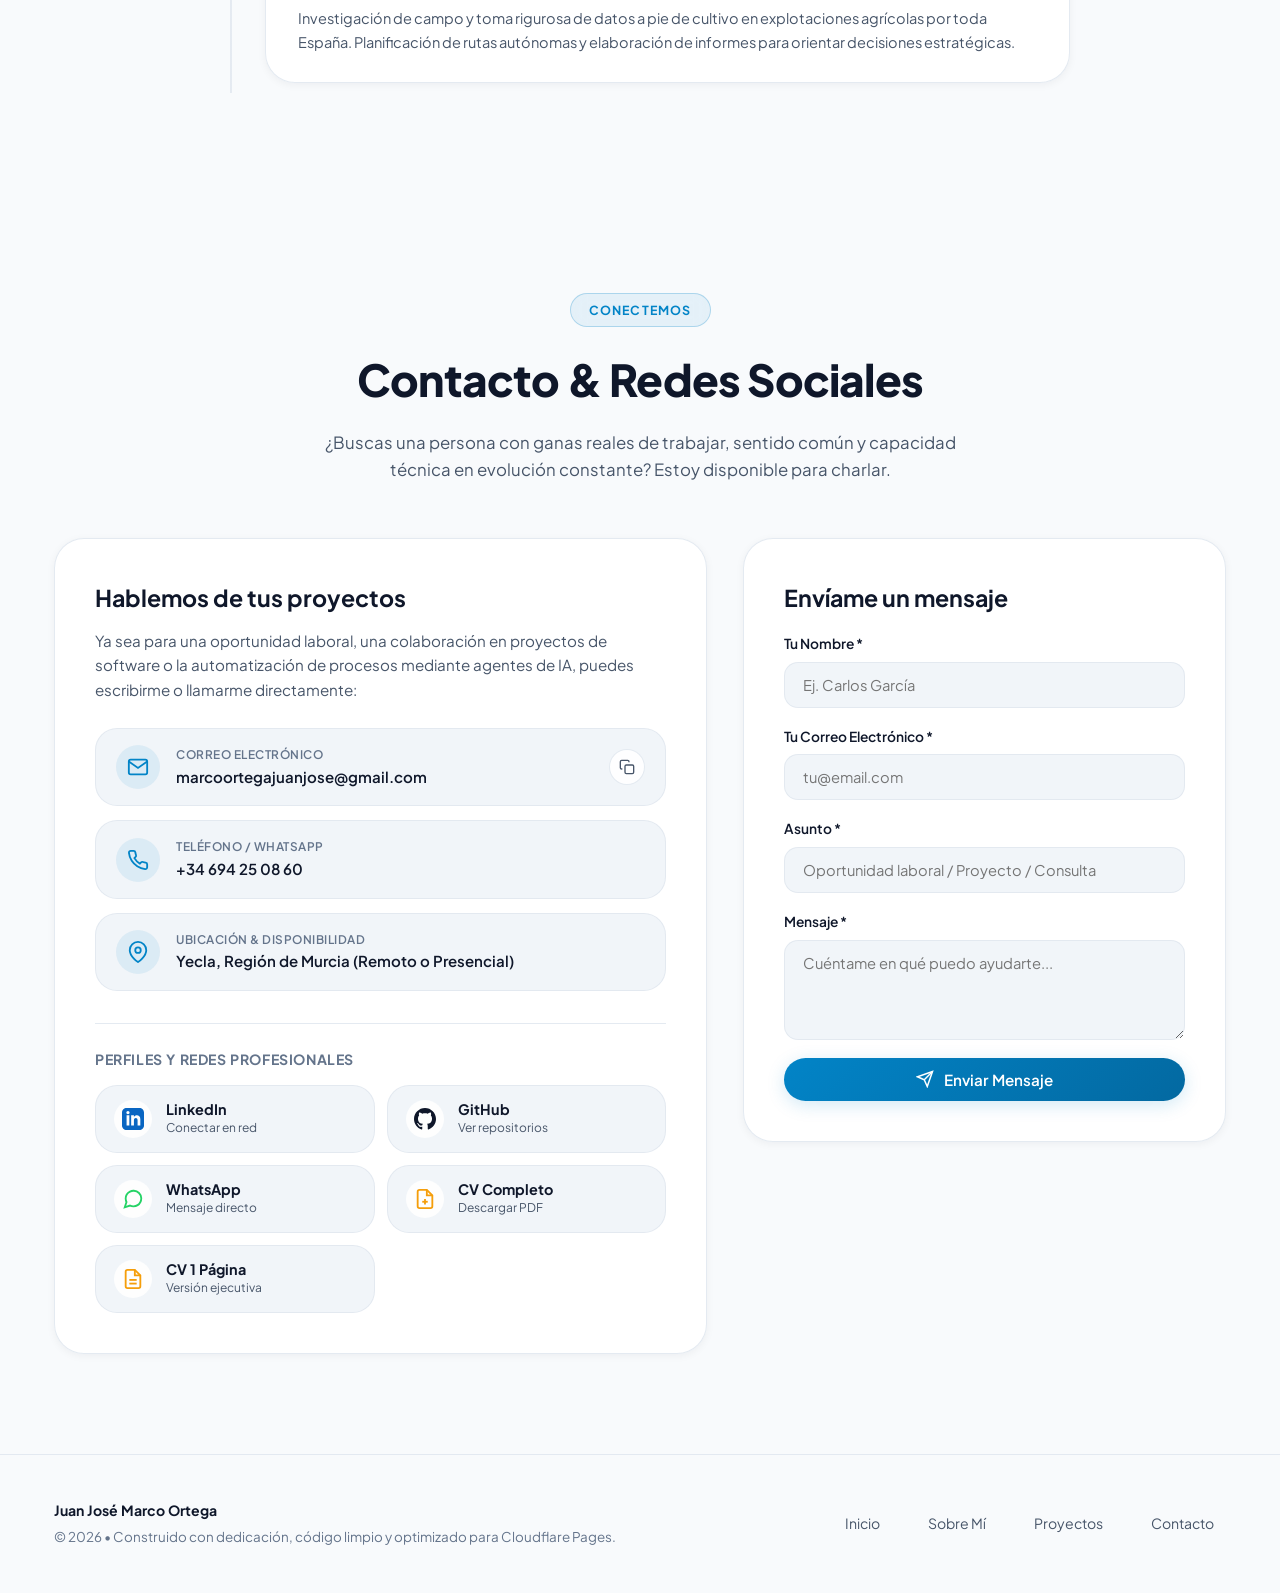
==== commit b1de028f: "ajuste años gestionando" ====
--- a/index.html
+++ b/index.html
@@ -248,7 +248,7 @@
 
             <div class="about-highlights-row">
               <div class="mini-stat">
-                <span class="stat-number">+12</span>
+                <span class="stat-number">+20</span>
                 <span class="stat-label">Años gestionando negocios propios</span>
               </div>
               <div class="mini-stat">
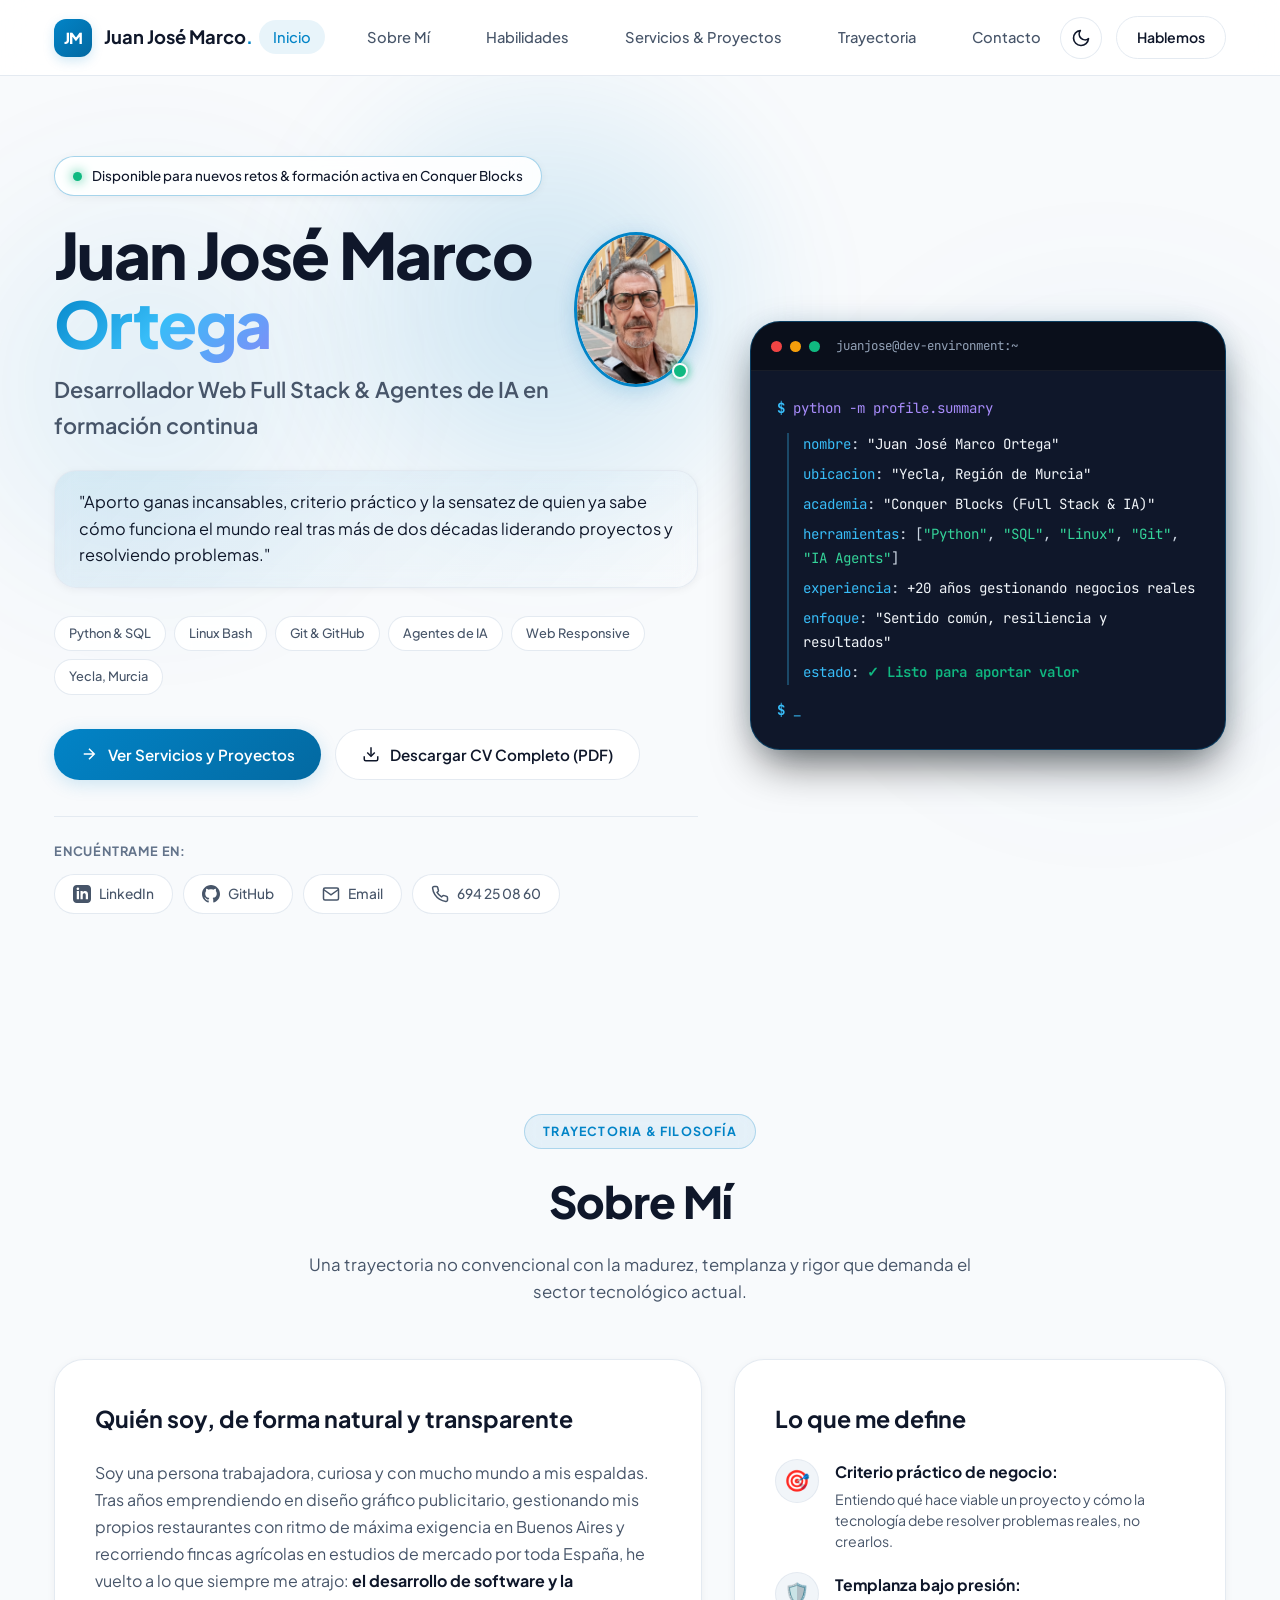
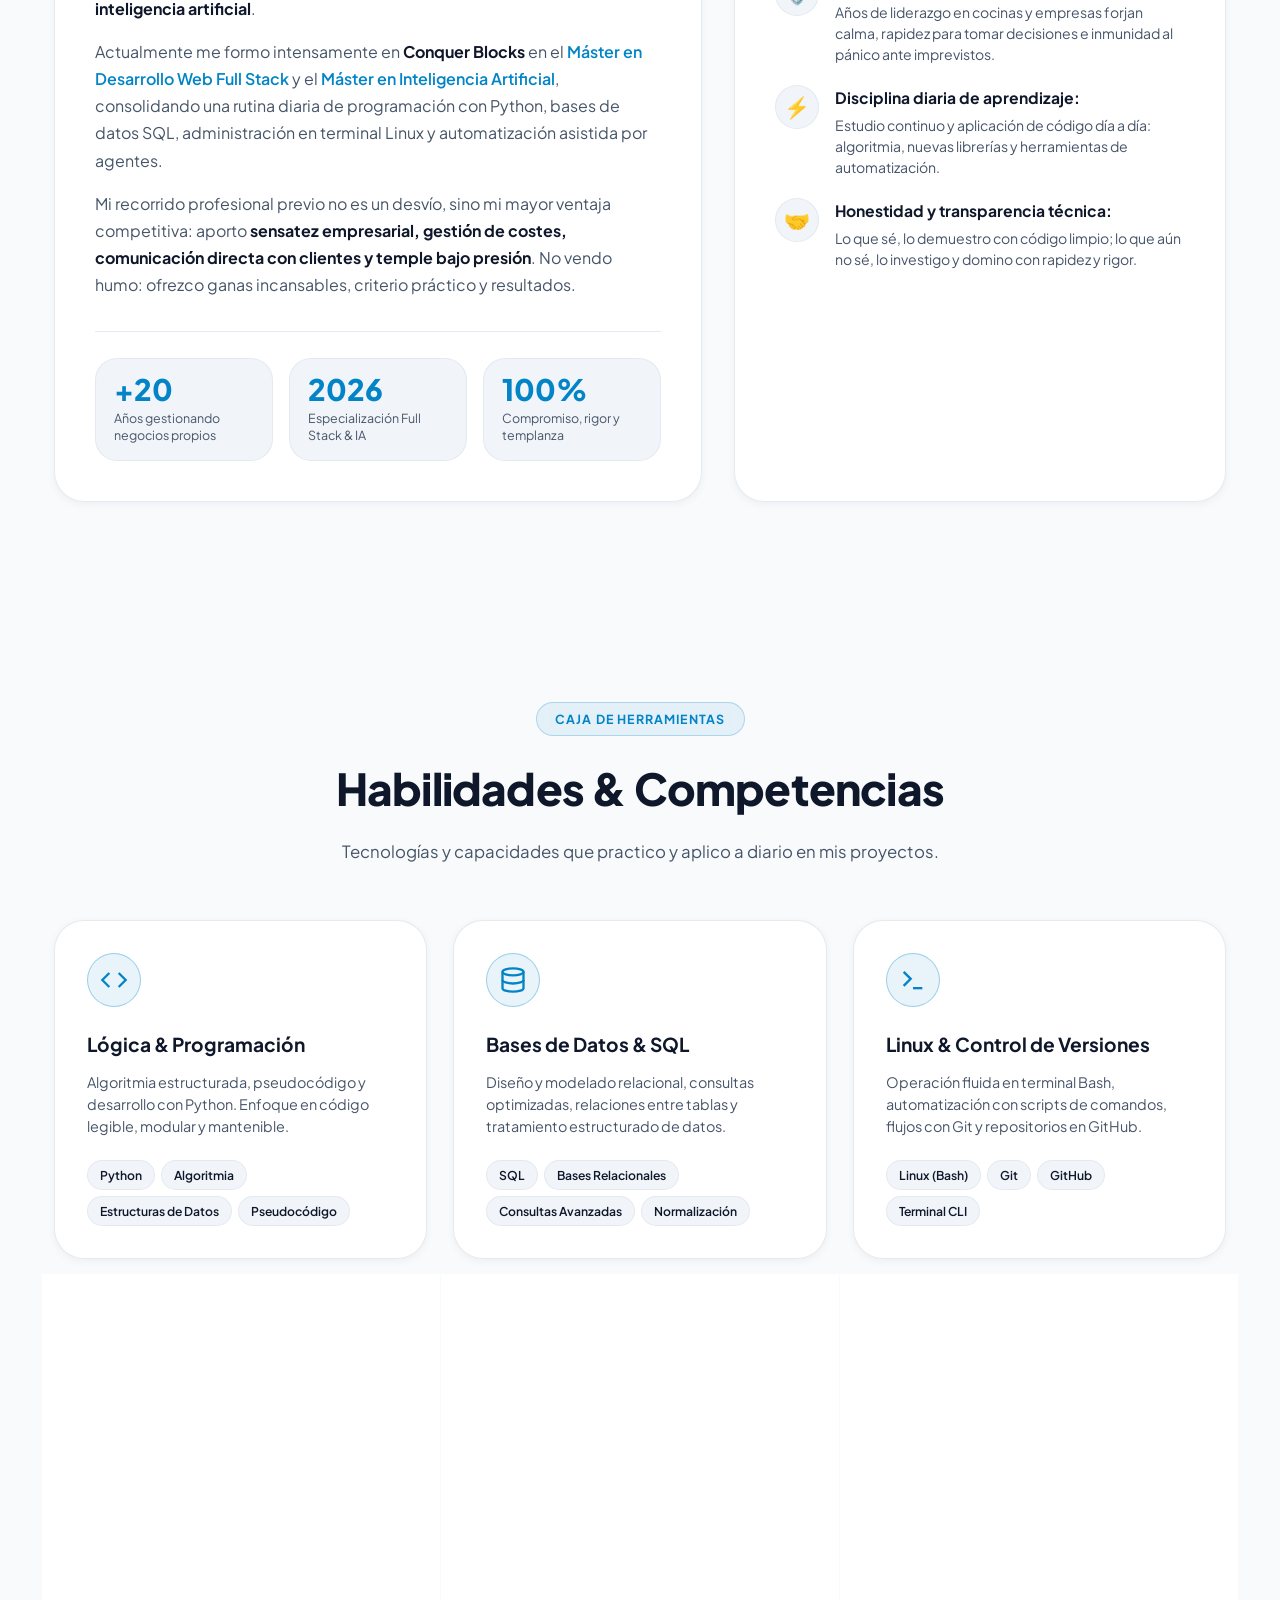
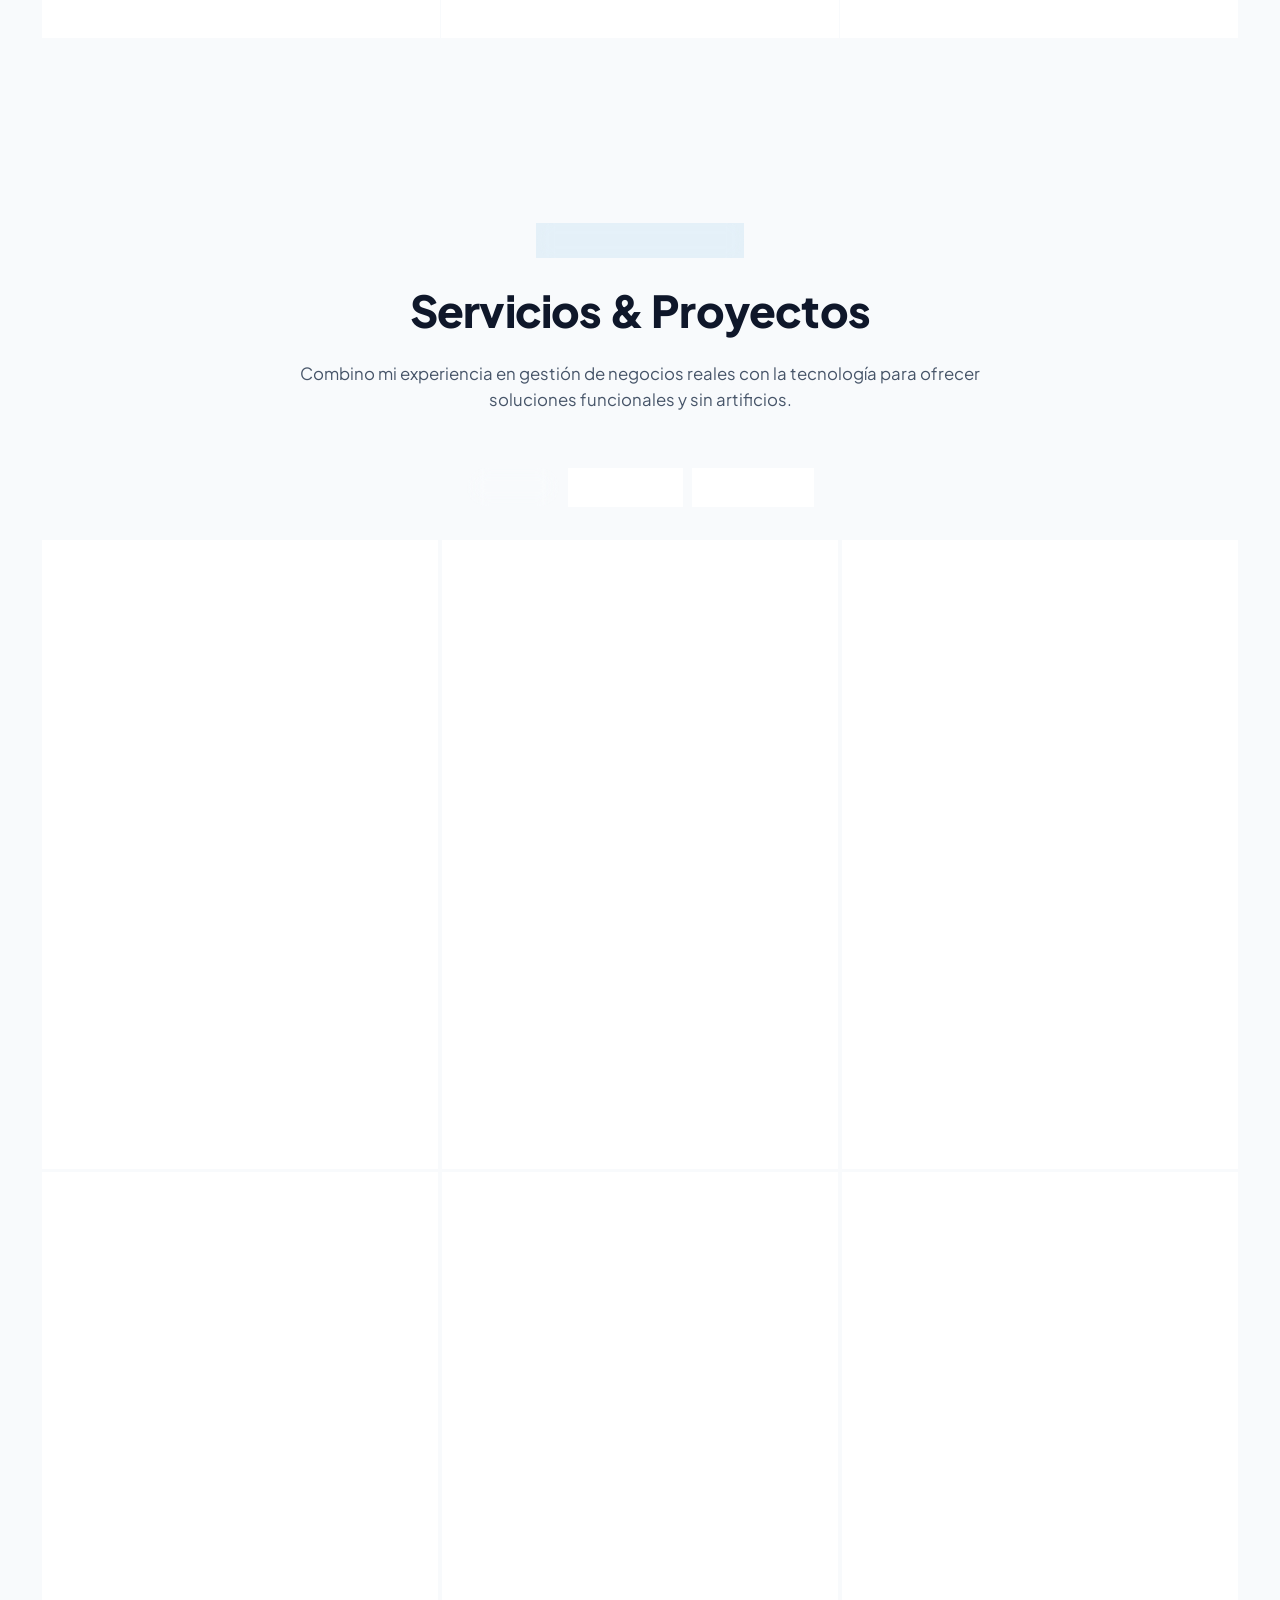
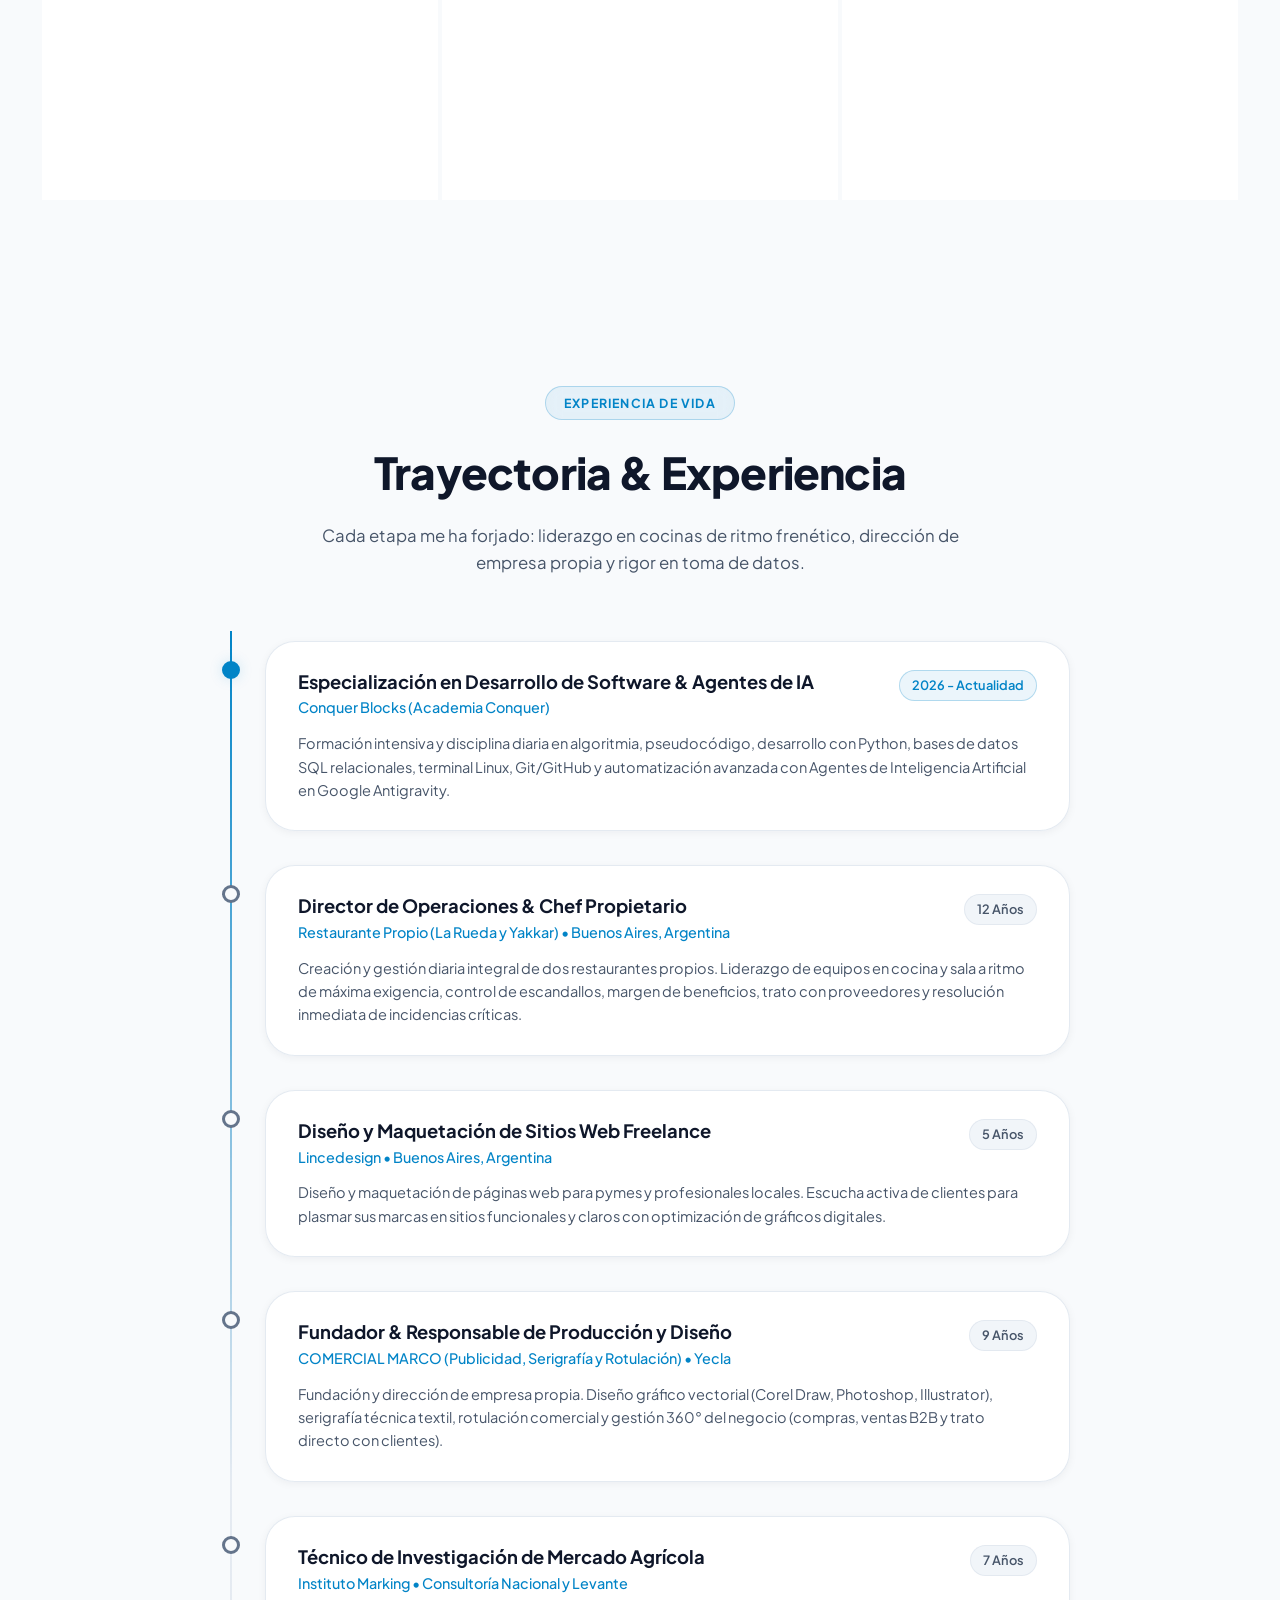
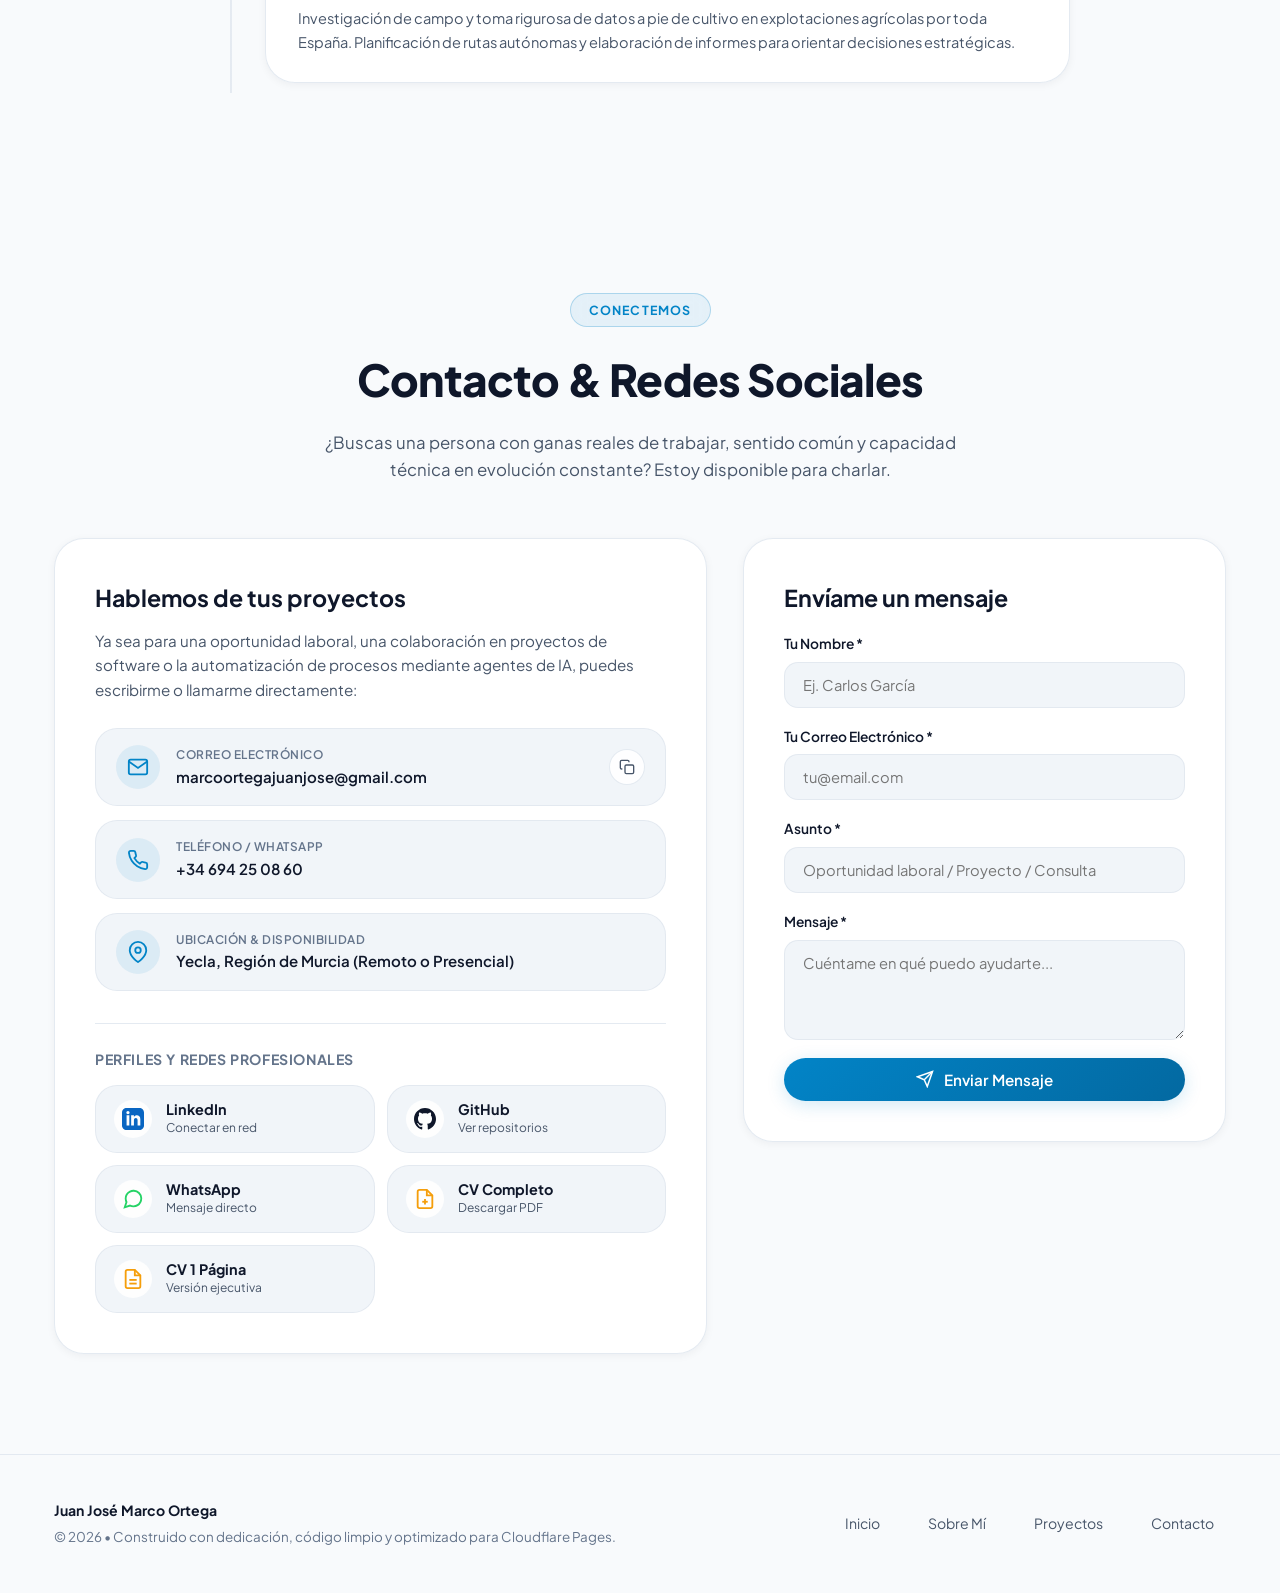
==== commit 55a94b37: "fix: actualizar titular a formación continua" ====
--- a/index.html
+++ b/index.html
@@ -5,7 +5,7 @@
   <meta charset="UTF-8">
   <meta name="viewport" content="width=device-width, initial-scale=1.0">
   <meta name="description"
-    content="Web personal y portafolio de Juan José Marco Ortega - Desarrollador Web Full Stack & Especialista en Agentes de IA en formación. Yecla, Murcia.">
+    content="Web personal y portafolio de Juan José Marco Ortega - Desarrollador Web Full Stack & Especialista en Agentes de IA en formación continua. Yecla, Murcia.">
   <meta name="author" content="Juan José Marco Ortega">
   <meta property="og:title" content="Juan José Marco Ortega | Web Personal & Portafolio">
   <meta property="og:description"
@@ -99,7 +99,7 @@
               </h1>
 
               <p class="hero-role">
-                Desarrollador Web Full Stack & Agentes de IA en formación
+                Desarrollador Web Full Stack & Agentes de IA en formación continua
               </p>
             </div>
 
